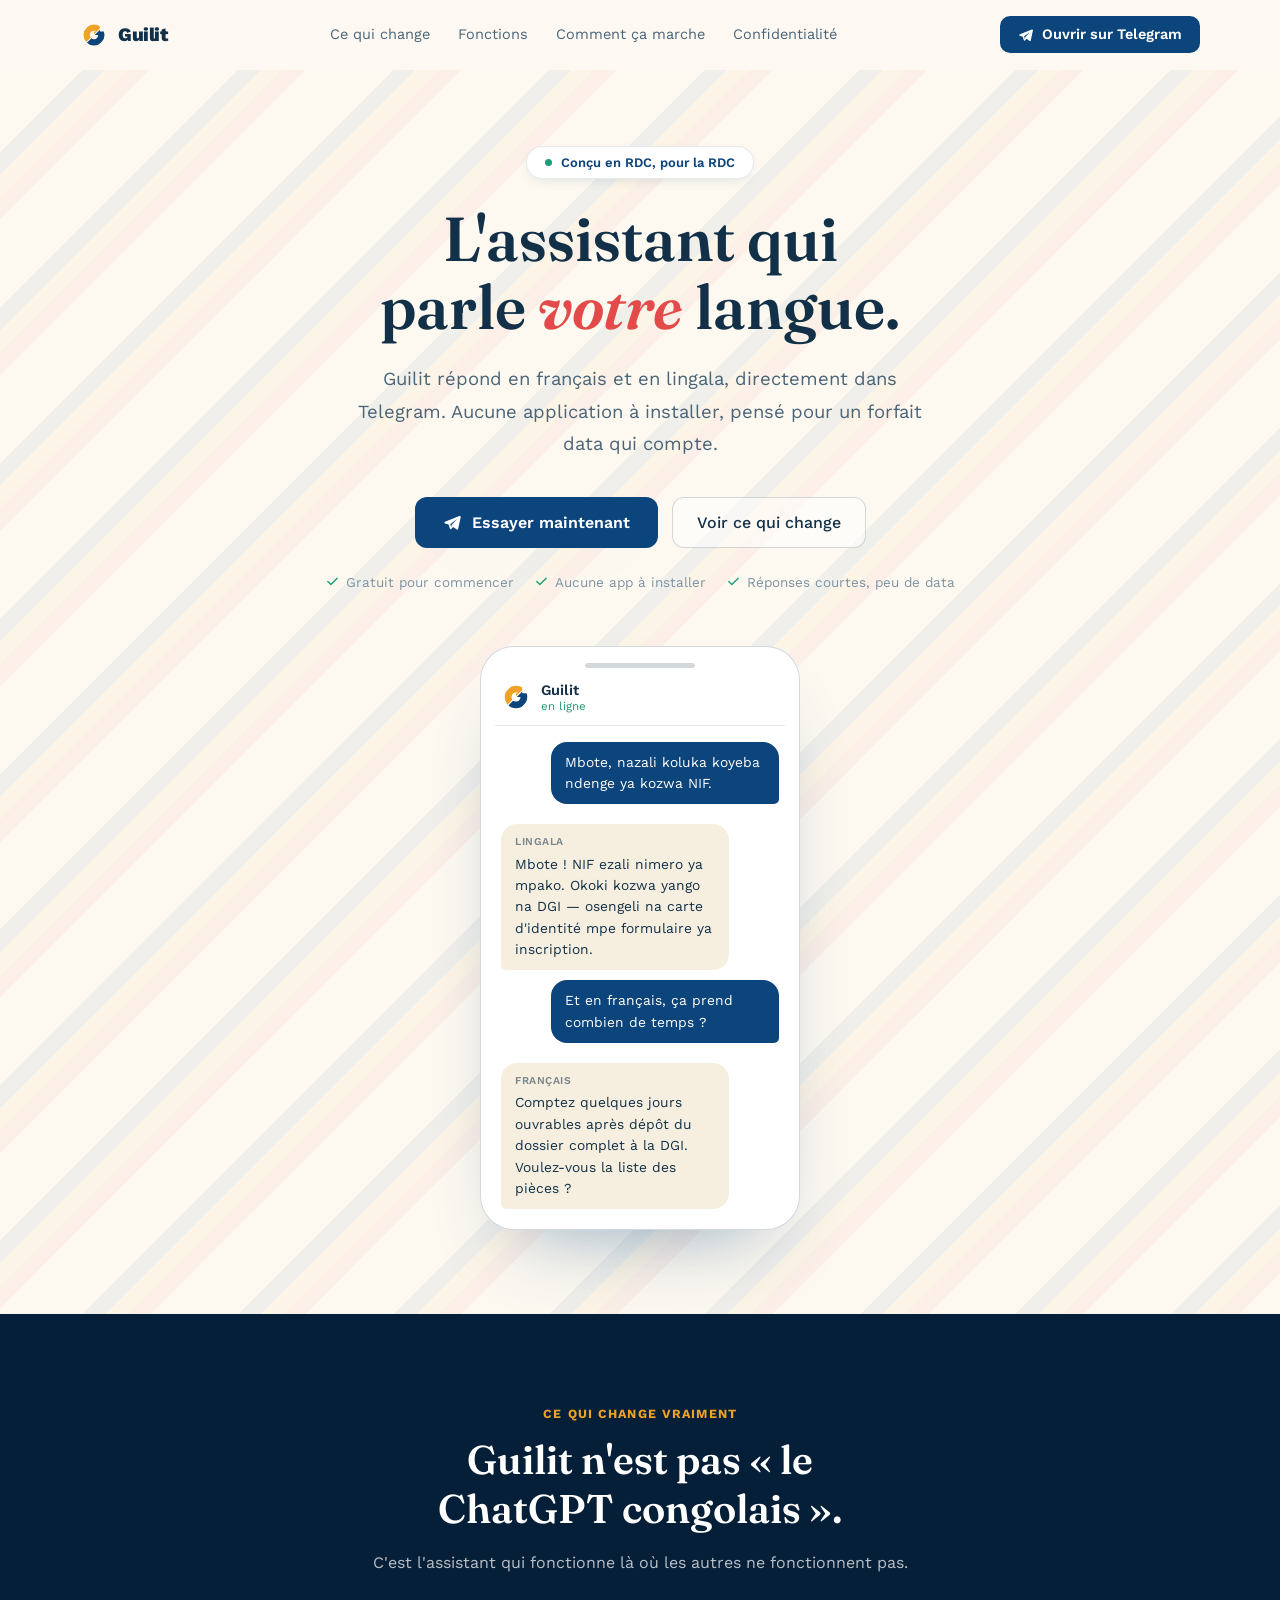
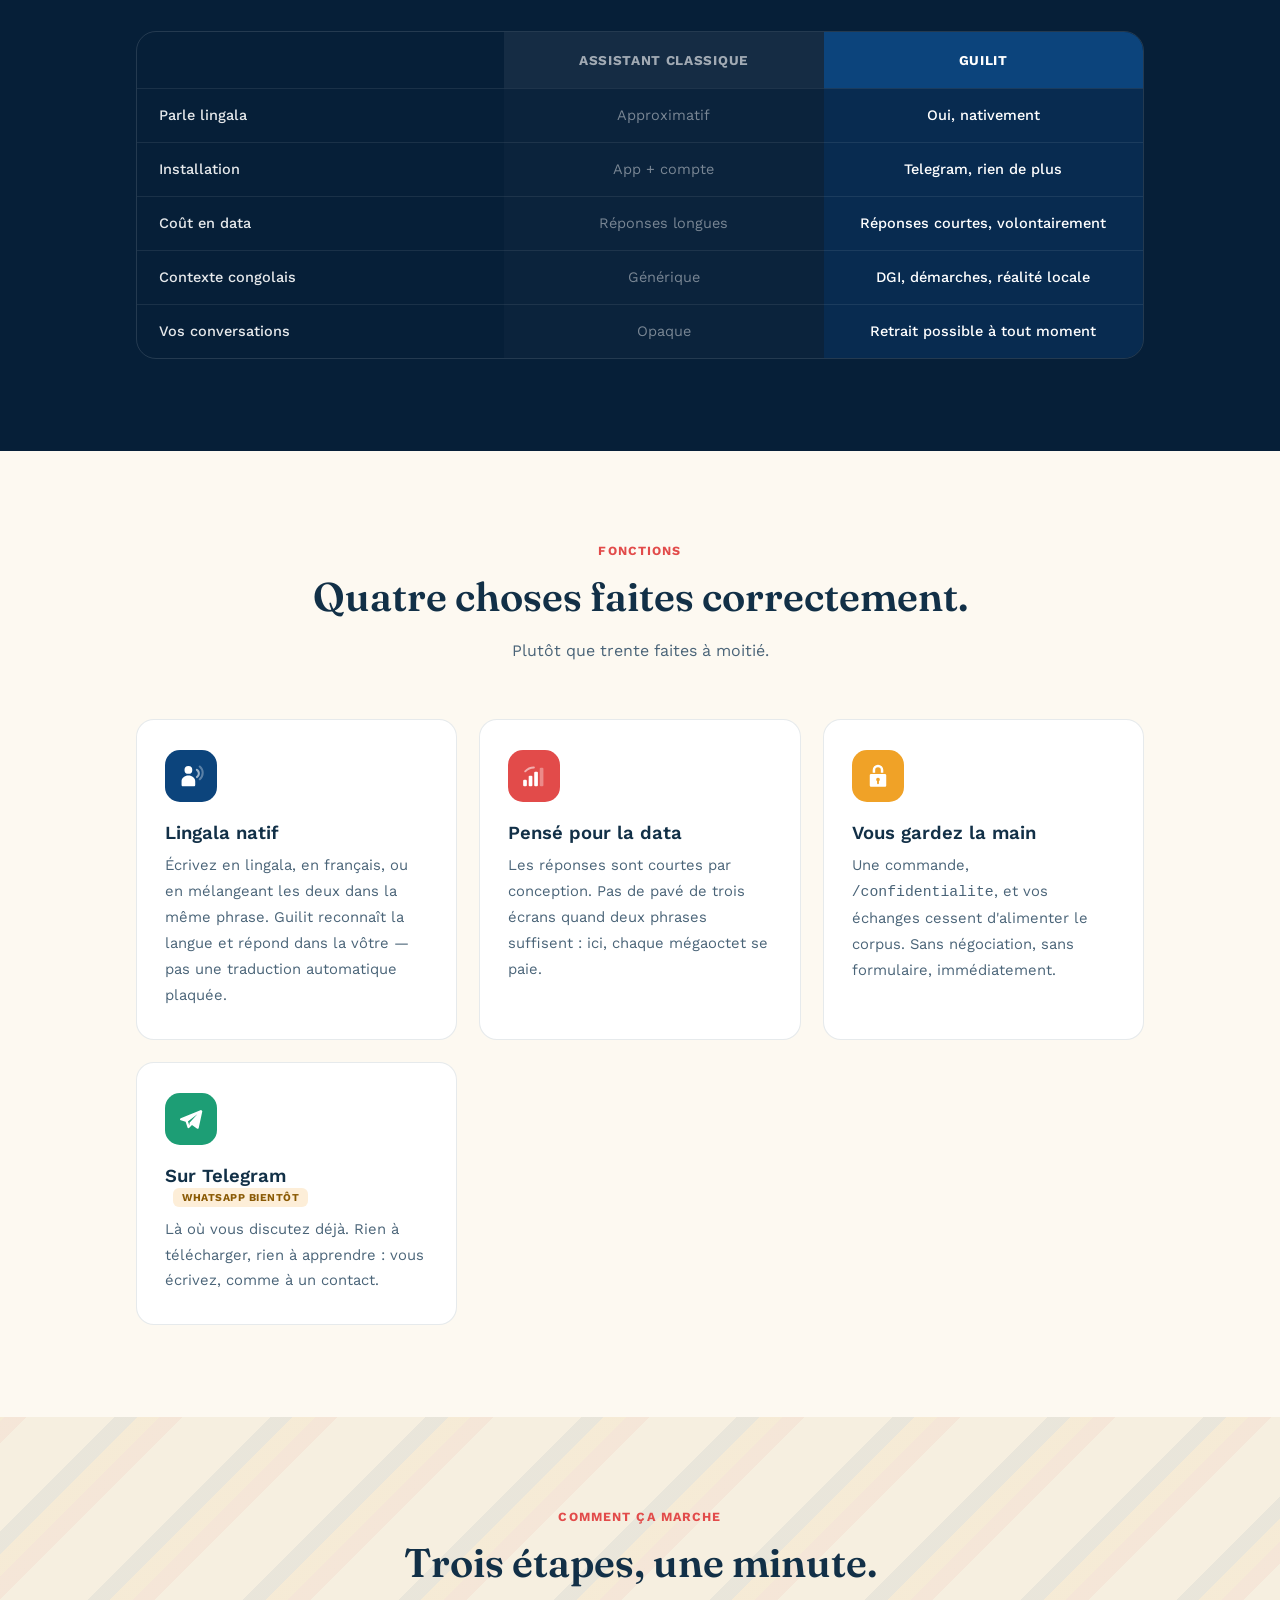
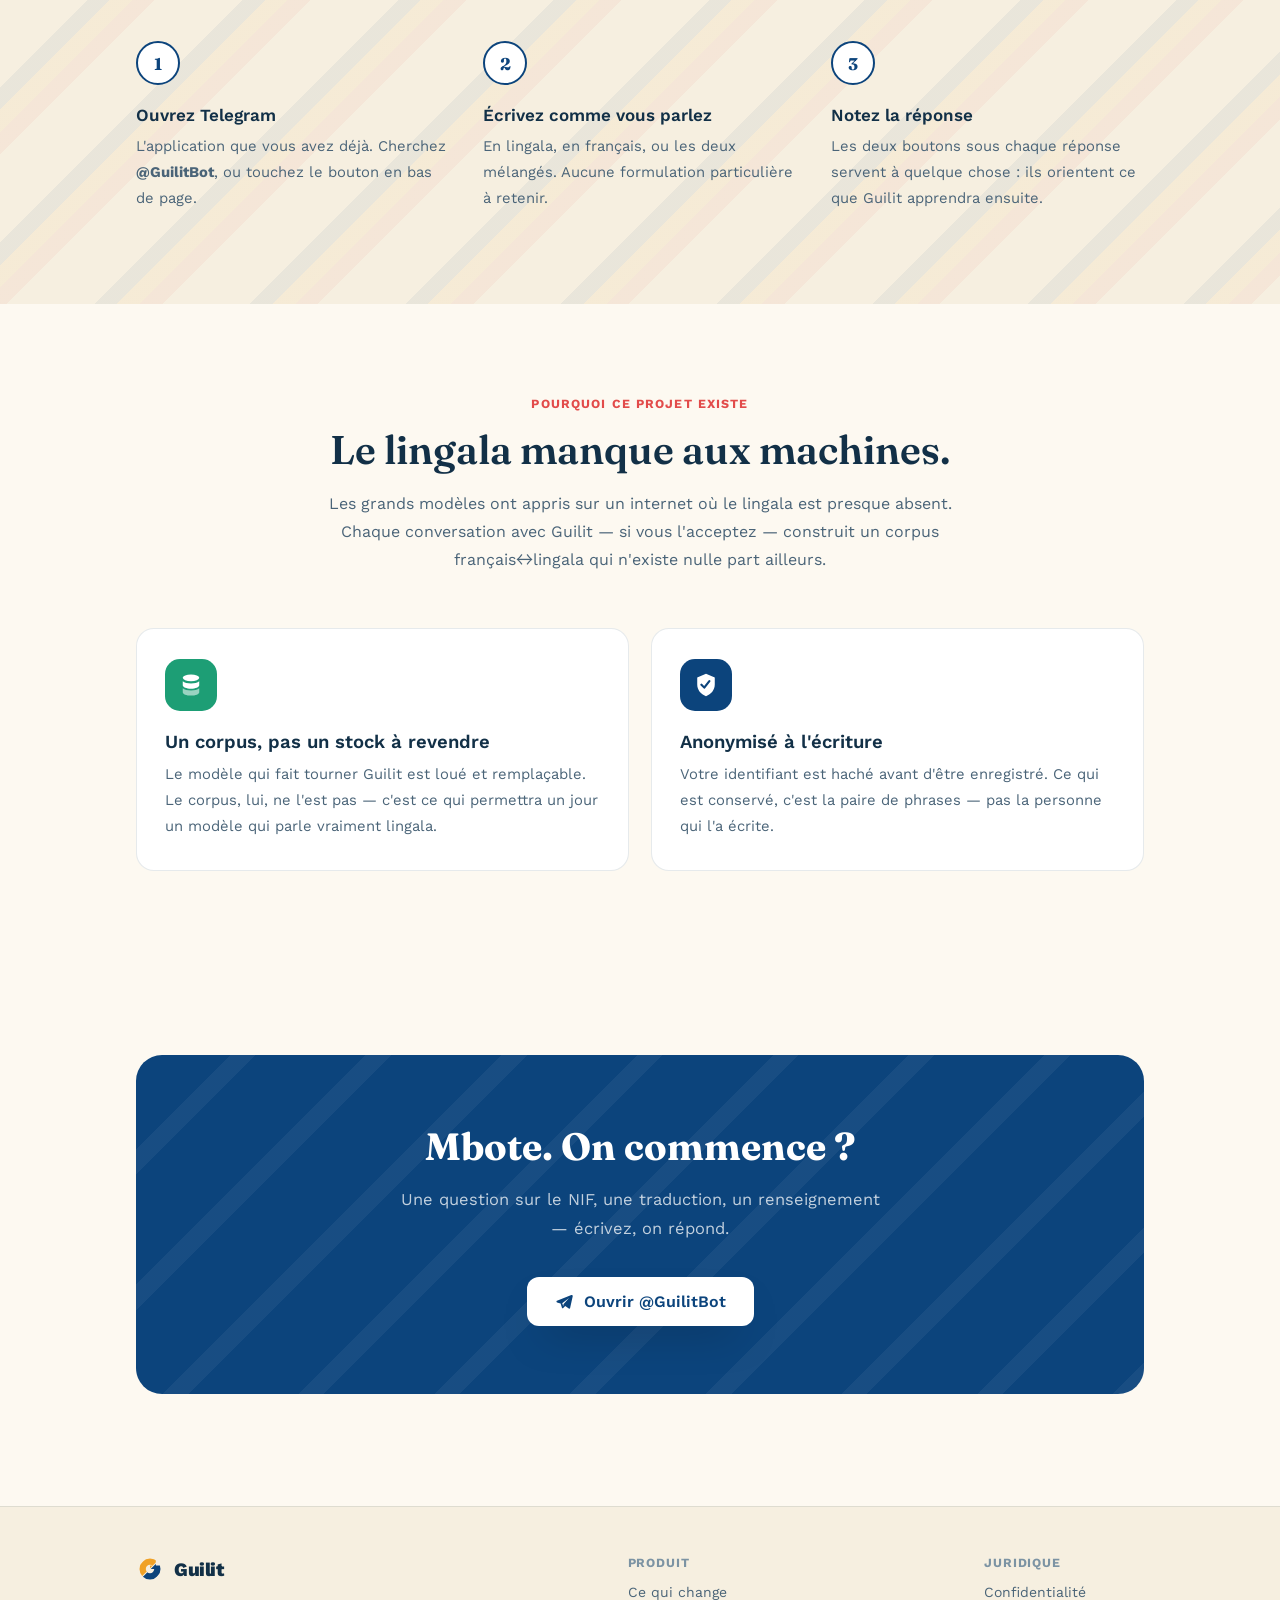
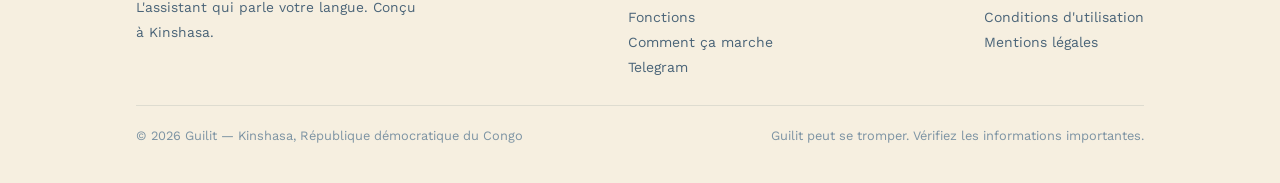
==== index.html @ 54e7c475 "Site vitrine de Guilit separeer du backend" ====
<!DOCTYPE html>
<html lang="fr">
<head>
<meta charset="UTF-8">
<meta name="viewport" content="width=device-width, initial-scale=1.0">
<title>Guilit — l'assistant qui parle votre langue</title>
<meta name="description" content="Guilit répond en français et en lingala, directement sur Telegram, sans application à installer. Pensé pour la RDC.">
<link rel="preconnect" href="https://fonts.googleapis.com">
<link rel="preconnect" href="https://fonts.gstatic.com" crossorigin>
<link rel="stylesheet" href="https://fonts.googleapis.com/css2?family=Fraunces:opsz,wght@9..144,600;9..144,700&family=Work+Sans:wght@400;500;600;700;800&display=swap">
<link rel="stylesheet" href="styles.css">
</head>
<body>

<!-- ====================================================================
     Bibliothèque de symboles : tout est dessiné en SVG, aucun émoji.
     Les <use> plus bas piochent ici par identifiant.
     ==================================================================== -->
<svg width="0" height="0" style="position:absolute" aria-hidden="true">
<defs>

  <!-- Masque du monogramme G — version validée à 4 bandes. Ne pas modifier. -->
  <mask id="gmask">
    <rect x="0" y="0" width="120" height="120" fill="black"/>
    <circle cx="60" cy="60" r="45" fill="white"/>
    <circle cx="60" cy="60" r="18" fill="black"/>
    <rect x="85" y="0" width="35" height="45" fill="black"/>
    <rect x="60" y="45" width="25" height="15" fill="white"/>
  </mask>

  <!-- Telegram : l'avion en papier, avec le repli d'aile caractéristique -->
  <symbol id="i-telegram" viewBox="0 0 24 24">
    <path d="M21.94 4.04a1.2 1.2 0 0 0-1.28-.17L2.5 11.2c-.9.36-.86 1.65.06 1.95l4.5 1.47 1.7 5.16c.24.72 1.16.92 1.68.37l2.47-2.6 4.5 3.3c.63.46 1.53.13 1.7-.64l3.2-14.6a1.2 1.2 0 0 0-.37-1.57ZM9.1 14.2l8.7-6.6-6.9 7.6c-.15.17-.24.38-.26.6l-.2 2.2-1.05-3.2a.9.9 0 0 0-.29-.6Z"/>
  </symbol>

  <!-- Cadenas : anse, corps plein, pêne central -->
  <symbol id="i-lock" viewBox="0 0 24 24">
    <path d="M12 1.6A4.9 4.9 0 0 0 7.1 6.5v2.4h2.3V6.5a2.6 2.6 0 0 1 5.2 0v2.4h2.3V6.5A4.9 4.9 0 0 0 12 1.6Z"/>
    <path d="M5.6 10.2h12.8c.66 0 1.2.54 1.2 1.2v9.4c0 .66-.54 1.2-1.2 1.2H5.6a1.2 1.2 0 0 1-1.2-1.2v-9.4c0-.66.54-1.2 1.2-1.2Zm6.4 3.4a1.7 1.7 0 0 0-.85 3.17v1.9a.85.85 0 0 0 1.7 0v-1.9A1.7 1.7 0 0 0 12 13.6Z"/>
  </symbol>

  <!-- Barres de réseau + onde : la promesse « marche avec peu de data » -->
  <symbol id="i-signal" viewBox="0 0 24 24">
    <rect x="2" y="15.5" width="3.4" height="6" rx="1"/>
    <rect x="7.1" y="11.8" width="3.4" height="9.7" rx="1"/>
    <rect x="12.2" y="8.1" width="3.4" height="13.4" rx="1"/>
    <rect x="17.3" y="4.4" width="3.4" height="17.1" rx="1" opacity=".35"/>
    <path d="M3.9 8.6a.9.9 0 0 1-.68-1.5A11.6 11.6 0 0 1 11.9 3.2a.9.9 0 1 1 0 1.8 9.8 9.8 0 0 0-7.33 3.3.9.9 0 0 1-.67.3Z" opacity=".55"/>
  </symbol>

  <!-- Personne qui parle : buste + ondes de voix (le lingala) -->
  <symbol id="i-person" viewBox="0 0 24 24">
    <circle cx="9.6" cy="6.4" r="3.6"/>
    <path d="M9.6 11.6c-3.5 0-6.3 2.3-6.3 5.2v3.4c0 .66.54 1.2 1.2 1.2h10.2c.66 0 1.2-.54 1.2-1.2v-3.4c0-2.9-2.8-5.2-6.3-5.2Z"/>
    <path d="M17.4 5.3a.95.95 0 0 0-.5 1.75 3.1 3.1 0 0 1 0 5.2.95.95 0 0 0 1 1.6 5 5 0 0 0 0-8.4.95.95 0 0 0-.5-.15Z" opacity=".6"/>
    <path d="M20.1 2.2a.95.95 0 0 0-.62 1.68 6.9 6.9 0 0 1 0 10.4.95.95 0 0 0 1.24 1.44 8.8 8.8 0 0 0 0-13.28.95.95 0 0 0-.62-.24Z" opacity=".32"/>
  </symbol>

  <symbol id="i-check" viewBox="0 0 24 24">
    <path d="M20.3 5.9a1.1 1.1 0 0 0-1.56 0L9.4 15.24l-4.14-4.15a1.1 1.1 0 1 0-1.56 1.56l4.92 4.93c.43.43 1.13.43 1.56 0L20.3 7.46a1.1 1.1 0 0 0 0-1.56Z"/>
  </symbol>

  <symbol id="i-shield" viewBox="0 0 24 24">
    <path d="M12 1.7 3.9 5v6.6c0 4.8 3.36 9.27 8.1 10.7 4.74-1.43 8.1-5.9 8.1-10.7V5Zm3.9 7.4-4.7 5.9a1 1 0 0 1-1.5.07L7.1 12.5a1 1 0 1 1 1.4-1.42l1.8 1.77 4-5a1 1 0 1 1 1.6 1.25Z"/>
  </symbol>

  <symbol id="i-database" viewBox="0 0 24 24">
    <ellipse cx="12" cy="5.4" rx="7.6" ry="3.2"/>
    <path d="M4.4 8.6v3.6c0 1.77 3.4 3.2 7.6 3.2s7.6-1.43 7.6-3.2V8.6c-1.6 1.35-4.4 2.1-7.6 2.1s-6-.75-7.6-2.1Z"/>
    <path d="M4.4 15v3.6c0 1.77 3.4 3.2 7.6 3.2s7.6-1.43 7.6-3.2V15c-1.6 1.35-4.4 2.1-7.6 2.1S6 16.35 4.4 15Z" opacity=".55"/>
  </symbol>

</defs>
</svg>

<!-- Écran d'ouverture : les 4 bandes du logo arrivent des 4 bords -->
<div class="splash" id="splash">
  <div class="mark">
    <svg class="piece piece-top" viewBox="0 0 120 120"><g mask="url(#gmask)"><g transform="rotate(-45 60 60)"><rect x="-50" y="-30" width="220" height="42" fill="#E24B4A"/></g></g></svg>
    <svg class="piece piece-right" viewBox="0 0 120 120"><g mask="url(#gmask)"><g transform="rotate(-45 60 60)"><rect x="-50" y="16" width="220" height="42" fill="#F0A227"/></g></g></svg>
    <svg class="piece piece-bottom" viewBox="0 0 120 120"><g mask="url(#gmask)"><g transform="rotate(-45 60 60)"><rect x="-50" y="62" width="220" height="42" fill="#0C447C"/></g></g></svg>
    <svg class="piece piece-left" viewBox="0 0 120 120"><g mask="url(#gmask)"><g transform="rotate(-45 60 60)"><rect x="-50" y="108" width="220" height="42" fill="#E24B4A"/></g></g></svg>
  </div>
  <div class="wordmark">Guilit</div>
  <div class="tagline">l'assistant qui parle votre langue</div>
</div>

<div class="progress" id="progress"></div>

<nav class="nav" id="nav">
  <div class="wrap nav-inner">
    <a class="brand" href="index.html">
      <svg viewBox="0 0 120 120" aria-hidden="true"><g mask="url(#gmask)"><g transform="rotate(-45 60 60)">
        <rect x="-50" y="-30" width="220" height="42" fill="#E24B4A"/>
        <rect x="-50" y="16" width="220" height="42" fill="#F0A227"/>
        <rect x="-50" y="62" width="220" height="42" fill="#0C447C"/>
        <rect x="-50" y="108" width="220" height="42" fill="#E24B4A"/>
      </g></g></svg>
      Guilit
    </a>
    <ul class="nav-links">
      <li><a href="#difference">Ce qui change</a></li>
      <li><a href="#fonctions">Fonctions</a></li>
      <li><a href="#etapes">Comment ça marche</a></li>
      <li><a href="confidentialite.html">Confidentialité</a></li>
    </ul>
    <a class="nav-cta" href="https://t.me/GuilitBot">
      <svg aria-hidden="true"><use href="#i-telegram"/></svg>
      Ouvrir sur Telegram
    </a>
  </div>
</nav>

<!-- ================= HÉROS ================= -->
<header class="stripes">
  <div class="wrap hero">
    <span class="eyebrow"><i class="dot"></i> Conçu en RDC, pour la RDC</span>
    <h1>L'assistant qui parle <span class="accent">votre</span> langue.</h1>
    <p class="lede">
      Guilit répond en français et en lingala, directement dans Telegram.
      Aucune application à installer, pensé pour un forfait data qui compte.
    </p>
    <div class="hero-ctas">
      <a class="btn-primary" href="https://t.me/GuilitBot">
        <svg aria-hidden="true"><use href="#i-telegram"/></svg>
        Essayer maintenant
      </a>
      <a class="btn-secondary" href="#difference">Voir ce qui change</a>
    </div>
    <div class="hero-trust">
      <span><svg aria-hidden="true"><use href="#i-check"/></svg> Gratuit pour commencer</span>
      <span><svg aria-hidden="true"><use href="#i-check"/></svg> Aucune app à installer</span>
      <span><svg aria-hidden="true"><use href="#i-check"/></svg> Réponses courtes, peu de data</span>
    </div>

    <!-- Démonstration : une vraie conversation qui se joue toute seule -->
    <div class="phone-stage">
      <div class="phone">
        <div class="phone-notch"></div>
        <div class="phone-head">
          <svg viewBox="0 0 120 120" aria-hidden="true"><g mask="url(#gmask)"><g transform="rotate(-45 60 60)">
            <rect x="-50" y="-30" width="220" height="42" fill="#E24B4A"/>
            <rect x="-50" y="16" width="220" height="42" fill="#F0A227"/>
            <rect x="-50" y="62" width="220" height="42" fill="#0C447C"/>
            <rect x="-50" y="108" width="220" height="42" fill="#E24B4A"/>
          </g></g></svg>
          <div>
            <div class="who">Guilit</div>
            <div class="status">en ligne</div>
          </div>
        </div>
        <div class="chat" id="chat">
          <div class="bubble me b1">Mbote, nazali koluka koyeba ndenge ya kozwa NIF.</div>
          <div class="typing t1"><i></i><i></i><i></i></div>
          <div class="bubble them b2">
            <span class="lang">Lingala</span>
            Mbote ! NIF ezali nimero ya mpako. Okoki kozwa yango na DGI — osengeli na carte d'identité mpe formulaire ya inscription.
          </div>
          <div class="bubble me b3">Et en français, ça prend combien de temps ?</div>
          <div class="typing t2"><i></i><i></i><i></i></div>
          <div class="bubble them b4">
            <span class="lang">Français</span>
            Comptez quelques jours ouvrables après dépôt du dossier complet à la DGI. Voulez-vous la liste des pièces ?
          </div>
        </div>
      </div>
    </div>
  </div>
</header>

<!-- ================= COMPARAISON ================= -->
<section class="section dark" id="difference">
  <div class="wrap">
    <div class="section-head reveal">
      <span class="kicker">Ce qui change vraiment</span>
      <h2>Guilit n'est pas « le ChatGPT congolais ».</h2>
      <p>C'est l'assistant qui fonctionne là où les autres ne fonctionnent pas.</p>
    </div>
    <div class="compare reveal">
      <div class="head"></div>
      <div class="head them">Assistant classique</div>
      <div class="head us">Guilit</div>

      <div class="label row-sep">Parle lingala</div>
      <div class="them-cell row-sep">Approximatif</div>
      <div class="us-cell row-sep">Oui, nativement</div>

      <div class="label row-sep">Installation</div>
      <div class="them-cell row-sep">App + compte</div>
      <div class="us-cell row-sep">Telegram, rien de plus</div>

      <div class="label row-sep">Coût en data</div>
      <div class="them-cell row-sep">Réponses longues</div>
      <div class="us-cell row-sep">Réponses courtes, volontairement</div>

      <div class="label row-sep">Contexte congolais</div>
      <div class="them-cell row-sep">Générique</div>
      <div class="us-cell row-sep">DGI, démarches, réalité locale</div>

      <div class="label row-sep">Vos conversations</div>
      <div class="them-cell row-sep">Opaque</div>
      <div class="us-cell row-sep">Retrait possible à tout moment</div>
    </div>
  </div>
</section>

<!-- ================= FONCTIONS ================= -->
<section class="section" id="fonctions">
  <div class="wrap">
    <div class="section-head reveal">
      <span class="kicker">Fonctions</span>
      <h2>Quatre choses faites correctement.</h2>
      <p>Plutôt que trente faites à moitié.</p>
    </div>
    <div class="grid-features reveal-stagger">

      <article class="feature-card" style="--accent-c:var(--navy);">
        <div class="feature-icon"><svg aria-hidden="true"><use href="#i-person"/></svg></div>
        <h3>Lingala natif</h3>
        <p>Écrivez en lingala, en français, ou en mélangeant les deux dans la même phrase. Guilit reconnaît la langue et répond dans la vôtre — pas une traduction automatique plaquée.</p>
      </article>

      <article class="feature-card" style="--accent-c:var(--red);">
        <div class="feature-icon"><svg aria-hidden="true"><use href="#i-signal"/></svg></div>
        <h3>Pensé pour la data</h3>
        <p>Les réponses sont courtes par conception. Pas de pavé de trois écrans quand deux phrases suffisent : ici, chaque mégaoctet se paie.</p>
      </article>

      <article class="feature-card" style="--accent-c:var(--ochre);">
        <div class="feature-icon"><svg aria-hidden="true"><use href="#i-lock"/></svg></div>
        <h3>Vous gardez la main</h3>
        <p>Une commande, <code>/confidentialite</code>, et vos échanges cessent d'alimenter le corpus. Sans négociation, sans formulaire, immédiatement.</p>
      </article>

      <article class="feature-card" style="--accent-c:var(--teal);">
        <div class="feature-icon"><svg aria-hidden="true"><use href="#i-telegram"/></svg></div>
        <h3>Sur Telegram <span class="tag-soon">WhatsApp bientôt</span></h3>
        <p>Là où vous discutez déjà. Rien à télécharger, rien à apprendre : vous écrivez, comme à un contact.</p>
      </article>

    </div>
  </div>
</section>

<!-- ================= ÉTAPES ================= -->
<section class="section tinted stripes" id="etapes">
  <div class="wrap">
    <div class="section-head reveal">
      <span class="kicker">Comment ça marche</span>
      <h2>Trois étapes, une minute.</h2>
    </div>
    <div class="steps reveal-stagger">
      <div class="step">
        <div class="step-num">1</div>
        <h3>Ouvrez Telegram</h3>
        <p>L'application que vous avez déjà. Cherchez <strong>@GuilitBot</strong>, ou touchez le bouton en bas de page.</p>
      </div>
      <div class="step">
        <div class="step-num">2</div>
        <h3>Écrivez comme vous parlez</h3>
        <p>En lingala, en français, ou les deux mélangés. Aucune formulation particulière à retenir.</p>
      </div>
      <div class="step">
        <div class="step-num">3</div>
        <h3>Notez la réponse</h3>
        <p>Les deux boutons sous chaque réponse servent à quelque chose : ils orientent ce que Guilit apprendra ensuite.</p>
      </div>
    </div>
  </div>
</section>

<!-- ================= POURQUOI ================= -->
<section class="section">
  <div class="wrap">
    <div class="section-head reveal">
      <span class="kicker">Pourquoi ce projet existe</span>
      <h2>Le lingala manque aux machines.</h2>
      <p>
        Les grands modèles ont appris sur un internet où le lingala est presque absent.
        Chaque conversation avec Guilit — si vous l'acceptez — construit un corpus
        français↔lingala qui n'existe nulle part ailleurs.
      </p>
    </div>
    <div class="grid-features reveal-stagger">
      <article class="feature-card" style="--accent-c:var(--teal);">
        <div class="feature-icon"><svg aria-hidden="true"><use href="#i-database"/></svg></div>
        <h3>Un corpus, pas un stock à revendre</h3>
        <p>Le modèle qui fait tourner Guilit est loué et remplaçable. Le corpus, lui, ne l'est pas — c'est ce qui permettra un jour un modèle qui parle vraiment lingala.</p>
      </article>
      <article class="feature-card" style="--accent-c:var(--navy);">
        <div class="feature-icon"><svg aria-hidden="true"><use href="#i-shield"/></svg></div>
        <h3>Anonymisé à l'écriture</h3>
        <p>Votre identifiant est haché avant d'être enregistré. Ce qui est conservé, c'est la paire de phrases — pas la personne qui l'a écrite.</p>
      </article>
    </div>
  </div>
</section>

<!-- ================= APPEL FINAL ================= -->
<section class="section">
  <div class="wrap">
    <div class="cta-band reveal">
      <h2>Mbote. On commence ?</h2>
      <p>Une question sur le NIF, une traduction, un renseignement — écrivez, on répond.</p>
      <a class="btn-primary" href="https://t.me/GuilitBot">
        <svg aria-hidden="true"><use href="#i-telegram"/></svg>
        Ouvrir @GuilitBot
      </a>
    </div>
  </div>
</section>

<footer>
  <div class="wrap">
    <div class="footer-grid">
      <div class="footer-brand">
        <a class="brand" href="index.html">
          <svg viewBox="0 0 120 120" aria-hidden="true"><g mask="url(#gmask)"><g transform="rotate(-45 60 60)">
            <rect x="-50" y="-30" width="220" height="42" fill="#E24B4A"/>
            <rect x="-50" y="16" width="220" height="42" fill="#F0A227"/>
            <rect x="-50" y="62" width="220" height="42" fill="#0C447C"/>
            <rect x="-50" y="108" width="220" height="42" fill="#E24B4A"/>
          </g></g></svg>
          Guilit
        </a>
        <p>L'assistant qui parle votre langue. Conçu à Kinshasa.</p>
      </div>
      <div class="footer-col">
        <h4>Produit</h4>
        <ul>
          <li><a href="#difference">Ce qui change</a></li>
          <li><a href="#fonctions">Fonctions</a></li>
          <li><a href="#etapes">Comment ça marche</a></li>
          <li><a href="https://t.me/GuilitBot">Telegram</a></li>
        </ul>
      </div>
      <div class="footer-col">
        <h4>Juridique</h4>
        <ul>
          <li><a href="confidentialite.html">Confidentialité</a></li>
          <li><a href="conditions.html">Conditions d'utilisation</a></li>
          <li><a href="mentions-legales.html">Mentions légales</a></li>
        </ul>
      </div>
    </div>
    <div class="footer-bottom">
      <span>© 2026 Guilit — Kinshasa, République démocratique du Congo</span>
      <span>Guilit peut se tromper. Vérifiez les informations importantes.</span>
    </div>
  </div>
</footer>

<script>
// Révélation au défilement — une seule fois, puis on cesse d'observer.
const io = new IntersectionObserver((entries) => {
  entries.forEach((e) => {
    if (!e.isIntersecting) return;
    e.target.classList.add('is-visible');
    io.unobserve(e.target);
  });
}, { threshold: 0.12, rootMargin: '0px 0px -8% 0px' });
document.querySelectorAll('.reveal, .reveal-stagger').forEach((el) => io.observe(el));

// La conversation ne démarre qu'une fois visible : lancée au chargement, elle
// se jouerait derrière l'écran d'ouverture et personne ne la verrait.
const chat = document.getElementById('chat');
if (chat) {
  const chatIO = new IntersectionObserver((entries) => {
    entries.forEach((e) => {
      if (!e.isIntersecting) return;
      chat.classList.add('is-playing');
      chatIO.unobserve(e.target);
    });
  }, { threshold: 0.3 });
  chatIO.observe(chat);
}

// Barre de progression + ombre de la barre de navigation
const progress = document.getElementById('progress');
const nav = document.getElementById('nav');
const onScroll = () => {
  const h = document.documentElement.scrollHeight - window.innerHeight;
  progress.style.width = (h > 0 ? (window.scrollY / h) * 100 : 0) + '%';
  nav.classList.toggle('is-stuck', window.scrollY > 8);
};
window.addEventListener('scroll', onScroll, { passive: true });
onScroll();

// L'écran d'ouverture est retiré du DOM après son animation : laissé en place,
// il resterait un calque invisible au-dessus de toute la page.
const splash = document.getElementById('splash');
if (splash) splash.addEventListener('animationend', (e) => {
  if (e.animationName === 'splashOut') splash.remove();
});
</script>
</body>
</html>
---- styles.css ----
/* ==========================================================================
   Guilit — système visuel du site vitrine
   Palette et polices reprises du logo validé (G à 4 bandes).
   ========================================================================== */

:root{
  --cream:#FDF9F1;
  --cream-deep:#F6EFE0;
  --cream-warm:#F2E7D3;
  --navy:#0C447C;
  --navy-deep:#083258;
  --navy-night:#061F38;
  --ochre:#F0A227;
  --red:#E24B4A;
  --teal:#1D9E75;
  --ink:#123047;
  --ink-soft:#4A6478;
  --ink-faint:#7C93A3;
  --border:rgba(18,48,71,.10);
  --border-strong:rgba(18,48,71,.18);
  --shadow-sm:0 4px 14px -6px rgba(12,68,124,.20);
  --shadow:0 20px 50px -25px rgba(12,68,124,.35);
  --shadow-lg:0 40px 80px -40px rgba(12,68,124,.45);
  --telegram:#229ED9;
}

*{box-sizing:border-box;}
html{scroll-behavior:smooth;}
body{
  margin:0; background:var(--cream); color:var(--ink);
  font-family:"Work Sans",-apple-system,BlinkMacSystemFont,sans-serif;
  -webkit-font-smoothing:antialiased; overflow-x:hidden;
}
h1,h2,h3,h4{font-family:"Fraunces",Georgia,serif; text-wrap:balance; margin:0; color:var(--ink);}
p{line-height:1.75; color:var(--ink-soft); margin:0;}
a{color:inherit;}
.wrap{max-width:1120px; margin:0 auto; padding-left:clamp(20px,5vw,56px); padding-right:clamp(20px,5vw,56px);}
/* Les icônes tirées de <symbol> n'ont aucun fill : sans cette règle elles
   sortent en noir par défaut, y compris sur les pastilles de couleur. Les
   bandes du logo, elles, portent un fill explicite et ne sont pas touchées. */
svg{fill:currentColor;}

/* ---------- Barre de progression de lecture ---------- */
.progress{
  position:fixed; top:0; left:0; height:3px; width:0%; z-index:200;
  background:linear-gradient(90deg,var(--red),var(--ochre),var(--navy));
  transition:width .1s linear;
}

/* ---------- Écran d'ouverture ---------- */
.splash{
  position:fixed; inset:0; z-index:150;
  display:flex; flex-direction:column; align-items:center; justify-content:center; gap:20px;
  background:var(--cream);
  animation:splashOut .7s ease-in 2.6s forwards;
}
.mark{position:relative; width:130px; height:130px;}
.mark svg{position:absolute; inset:0; width:100%; height:100%;}
.piece{animation-timing-function:cubic-bezier(.34,1.56,.64,1); animation-fill-mode:both;}
.piece-top{animation-name:flyTop; animation-duration:.8s;}
.piece-right{animation-name:flyRight; animation-duration:.8s; animation-delay:.12s;}
.piece-bottom{animation-name:flyBottom; animation-duration:.8s; animation-delay:.24s;}
.piece-left{animation-name:flyLeft; animation-duration:.8s; animation-delay:.36s;}
.splash .wordmark{font-weight:800; font-size:36px; letter-spacing:-1.3px; opacity:0; animation:riseIn .5s ease-out 1.1s forwards;}
.splash .tagline{font-size:14px; color:var(--ink-soft); opacity:0; animation:riseIn .5s ease-out 1.35s forwards;}
@keyframes flyTop{from{transform:translateY(-80vh) rotate(-12deg);} to{transform:translateY(0) rotate(0);}}
@keyframes flyRight{from{transform:translateX(80vw) rotate(12deg);} to{transform:translateX(0) rotate(0);}}
@keyframes flyBottom{from{transform:translateY(80vh) rotate(12deg);} to{transform:translateY(0) rotate(0);}}
@keyframes flyLeft{from{transform:translateX(-80vw) rotate(-12deg);} to{transform:translateX(0) rotate(0);}}
@keyframes riseIn{from{opacity:0; transform:translateY(8px);} to{opacity:1; transform:translateY(0);}}
@keyframes splashOut{to{opacity:0; visibility:hidden;}}

/* ---------- Navigation ---------- */
.nav{
  position:sticky; top:0; z-index:100; background:rgba(253,249,241,.86);
  backdrop-filter:blur(10px); border-bottom:1px solid transparent; transition:border-color .25s, box-shadow .25s;
}
.nav.is-stuck{border-bottom-color:var(--border); box-shadow:0 6px 24px -18px rgba(12,68,124,.5);}
.nav-inner{display:flex; align-items:center; justify-content:space-between; padding:16px 0; gap:20px;}
.brand{display:flex; align-items:center; gap:10px; font-weight:800; font-size:19px; letter-spacing:-.5px; text-decoration:none;}
.brand svg{width:28px; height:28px; transition:transform .4s cubic-bezier(.34,1.56,.64,1);}
.brand:hover svg{transform:rotate(-12deg) scale(1.08);}
.nav-links{list-style:none; display:flex; gap:28px; margin:0; padding:0; font-size:14.5px; color:var(--ink-soft);}
.nav-links a{text-decoration:none; position:relative; padding-bottom:3px;}
.nav-links a::after{
  content:''; position:absolute; left:0; bottom:0; height:2px; width:0; border-radius:2px;
  background:var(--red); transition:width .25s ease;
}
.nav-links a:hover{color:var(--navy);}
.nav-links a:hover::after{width:100%;}
.nav-cta{
  display:inline-flex; align-items:center; gap:8px; font-size:14.5px; font-weight:600;
  background:var(--navy); color:#fff; padding:10px 18px; border-radius:10px; text-decoration:none;
  transition:background .2s, transform .2s;
}
.nav-cta:hover{background:var(--navy-deep); transform:translateY(-1px);}
.nav-cta svg{width:16px; height:16px;}
@media (max-width:820px){ .nav-links{display:none;} }

/* ---------- Boutons ---------- */
.btn-primary{
  display:inline-flex; align-items:center; gap:10px; font-weight:600; font-size:16px;
  background:var(--navy); color:#fff; padding:15px 28px; border-radius:12px; text-decoration:none;
  box-shadow:var(--shadow); transition:transform .18s, background .18s, box-shadow .18s;
}
.btn-primary:hover{background:var(--navy-deep); transform:translateY(-3px); box-shadow:var(--shadow-lg);}
.btn-primary svg{width:19px; height:19px;}
.btn-secondary{
  display:inline-flex; align-items:center; gap:9px; font-weight:500; font-size:16px;
  color:var(--ink); padding:15px 24px; border-radius:12px; text-decoration:none;
  border:1px solid var(--border-strong); background:rgba(255,255,255,.5);
  transition:border-color .18s, background .18s, transform .18s;
}
.btn-secondary:hover{border-color:var(--navy); background:#fff; transform:translateY(-2px);}

/* ---------- Motif textile animé (rappel du logo) ---------- */
.stripes{position:relative; overflow:hidden;}
.stripes::before{
  content:''; position:absolute; inset:-60%; pointer-events:none; z-index:0;
  background:repeating-linear-gradient(-45deg,
    var(--red) 0 16px, var(--ochre) 16px 32px, var(--navy) 32px 48px, transparent 48px 110px);
  opacity:.055; animation:drift 45s linear infinite;
}
.stripes > *{position:relative; z-index:1;}
@keyframes drift{to{transform:translate(110px,110px);}}

/* ---------- Héros ---------- */
.hero{padding:76px 0 84px; text-align:center;}
.eyebrow{
  display:inline-flex; align-items:center; gap:9px; font-size:13px; font-weight:600;
  color:var(--navy); background:#fff; border:1px solid var(--border);
  padding:8px 18px; border-radius:999px; margin-bottom:26px; box-shadow:var(--shadow-sm);
}
.eyebrow .dot{width:7px; height:7px; border-radius:50%; background:var(--teal); animation:pulse 2s ease-in-out infinite;}
@keyframes pulse{0%,100%{opacity:1; transform:scale(1);} 50%{opacity:.45; transform:scale(.8);}}
.hero h1{font-size:clamp(35px,5.6vw,62px); font-weight:600; line-height:1.1; max-width:880px; margin:0 auto 22px;}
.hero .accent{color:var(--red); font-style:italic;}
.rotator{display:inline-block; position:relative; min-width:1ch;}
.rotator span{display:inline-block; animation:rotWord 8s infinite;}
.rotator span:nth-child(2){position:absolute; left:0; top:0; white-space:nowrap; animation-delay:4s; opacity:0;}
@keyframes rotWord{0%,42%{opacity:1; transform:translateY(0);} 50%,92%{opacity:0; transform:translateY(-12px);} 100%{opacity:1; transform:translateY(0);}}
.hero p.lede{font-size:18.5px; max-width:580px; margin:0 auto 36px;}
.hero-ctas{display:flex; gap:14px; justify-content:center; flex-wrap:wrap;}
.hero-trust{margin-top:26px; font-size:13.5px; color:var(--ink-faint); display:flex; gap:20px; justify-content:center; flex-wrap:wrap;}
.hero-trust span{display:inline-flex; align-items:center; gap:6px;}
.hero-trust svg{width:15px; height:15px; color:var(--teal);}

/* ---------- Maquette téléphone + conversation ---------- */
.phone-stage{display:flex; justify-content:center; margin-top:56px;}
.phone{
  width:320px; border-radius:34px; background:#fff; border:1px solid var(--border-strong);
  box-shadow:var(--shadow-lg); padding:14px 14px 20px; position:relative;
}
.phone-notch{width:110px; height:5px; border-radius:99px; background:var(--border-strong); margin:2px auto 14px;}
.phone-head{display:flex; align-items:center; gap:10px; padding:0 6px 12px; border-bottom:1px solid var(--border);}
.phone-head svg{width:30px; height:30px;}
.phone-head .who{font-weight:600; font-size:14.5px;}
.phone-head .status{font-size:11.5px; color:var(--teal);}
/* text-align:left explicite : le héros est centré et l'héritage rendrait
   les bulles centrées, ce qu'aucune messagerie ne fait. */
.chat{padding:16px 6px 0; display:flex; flex-direction:column; gap:10px; min-height:290px; text-align:left;}
.phone-head{text-align:left;}
.bubble{
  max-width:82%; padding:10px 14px; border-radius:16px; font-size:13.8px; line-height:1.55;
  opacity:0; transform:translateY(12px);
}
.chat.is-playing .bubble{animation:bubbleIn .45s cubic-bezier(.34,1.4,.64,1) forwards;}
.bubble.them{background:var(--cream-deep); color:var(--ink); align-self:flex-start; border-bottom-left-radius:5px;}
.bubble.me{background:var(--navy); color:#fff; align-self:flex-end; border-bottom-right-radius:5px;}
.bubble .lang{
  display:block; font-size:10.5px; text-transform:uppercase; letter-spacing:.05em;
  opacity:.55; margin-bottom:3px; font-weight:600;
}
.chat.is-playing .b1{animation-delay:.25s;}
.chat.is-playing .b2{animation-delay:1.5s;}
.chat.is-playing .b3{animation-delay:3.1s;}
.chat.is-playing .b4{animation-delay:4.5s;}
.typing{
  align-self:flex-start; background:var(--cream-deep); border-radius:16px; border-bottom-left-radius:5px;
  padding:12px 16px; display:flex; gap:4px; opacity:0; max-height:0; overflow:hidden; padding-top:0; padding-bottom:0;
}
.chat.is-playing .typing{animation:typingCycle 1.25s ease-out forwards;}
.chat.is-playing .t1{animation-delay:.85s;}
.chat.is-playing .t2{animation-delay:3.5s;}
.typing i{width:6px; height:6px; border-radius:50%; background:var(--ink-faint); animation:blink 1.1s infinite;}
.typing i:nth-child(2){animation-delay:.18s;}
.typing i:nth-child(3){animation-delay:.36s;}
@keyframes bubbleIn{to{opacity:1; transform:translateY(0);}}
@keyframes typingCycle{
  0%{opacity:0; max-height:0; padding-top:0; padding-bottom:0;}
  18%{opacity:1; max-height:44px; padding-top:12px; padding-bottom:12px;}
  78%{opacity:1; max-height:44px; padding-top:12px; padding-bottom:12px;}
  100%{opacity:0; max-height:0; padding-top:0; padding-bottom:0;}
}
@keyframes blink{0%,100%{opacity:.3;} 50%{opacity:1;}}

/* ---------- Sections ---------- */
.section{padding:92px 0;}
.section.tinted{background:var(--cream-deep);}
.section.dark{background:var(--navy-night); color:#fff;}
.section.dark h2,.section.dark h3{color:#fff;}
.section.dark p{color:rgba(255,255,255,.72);}
.section-head{text-align:center; max-width:660px; margin:0 auto 54px;}
.kicker{
  font-size:12.5px; font-weight:700; color:var(--red); text-transform:uppercase;
  letter-spacing:.09em; margin-bottom:14px; display:block;
}
.section.dark .kicker{color:var(--ochre);}
.section-head h2{font-size:clamp(27px,3.8vw,40px); font-weight:600; margin-bottom:16px;}

/* ---------- Révélation au défilement ---------- */
.reveal{opacity:0; transform:translateY(28px); transition:opacity .7s ease, transform .7s cubic-bezier(.22,.9,.3,1);}
.reveal.is-visible{opacity:1; transform:translateY(0);}
.reveal-stagger > *{opacity:0; transform:translateY(24px); transition:opacity .6s ease, transform .6s cubic-bezier(.22,.9,.3,1);}
.reveal-stagger.is-visible > *{opacity:1; transform:translateY(0);}
.reveal-stagger.is-visible > *:nth-child(1){transition-delay:.05s;}
.reveal-stagger.is-visible > *:nth-child(2){transition-delay:.15s;}
.reveal-stagger.is-visible > *:nth-child(3){transition-delay:.25s;}
.reveal-stagger.is-visible > *:nth-child(4){transition-delay:.35s;}

/* ---------- Comparaison ---------- */
.compare{
  display:grid; grid-template-columns:1.15fr 1fr 1fr;
  border-radius:20px; overflow:hidden; border:1px solid rgba(255,255,255,.12);
}
.compare > div{padding:18px 22px; font-size:14.5px; display:flex; align-items:center;}
.compare .head{font-weight:700; font-size:13.5px; text-transform:uppercase; letter-spacing:.05em; justify-content:center; padding:20px 22px;}
.compare .head.them{background:rgba(255,255,255,.06); color:rgba(255,255,255,.6);}
.compare .head.us{background:var(--navy); color:#fff;}
.compare .label{color:rgba(255,255,255,.9); font-weight:500;}
.compare .them-cell{color:rgba(255,255,255,.45); justify-content:center; text-align:center; background:rgba(255,255,255,.02);}
.compare .us-cell{color:#fff; justify-content:center; text-align:center; background:rgba(12,68,124,.35); font-weight:500;}
.compare .row-sep{border-top:1px solid rgba(255,255,255,.08);}
@media (max-width:680px){
  .compare{grid-template-columns:1fr;}
  .compare .head.them,.compare .head.us{justify-content:flex-start;}
  .compare .them-cell,.compare .us-cell{justify-content:flex-start; text-align:left;}
}

/* ---------- Cartes fonctionnalités ---------- */
.grid-features{display:grid; grid-template-columns:repeat(auto-fit,minmax(250px,1fr)); gap:22px;}
.feature-card{
  background:#fff; border:1px solid var(--border); border-radius:18px; padding:30px 28px;
  transition:transform .22s cubic-bezier(.22,.9,.3,1), box-shadow .22s, border-color .22s;
  position:relative; overflow:hidden;
}
.feature-card::after{
  content:''; position:absolute; left:0; right:0; bottom:0; height:3px; transform:scaleX(0);
  transform-origin:left; transition:transform .3s ease; background:var(--accent-c,var(--navy));
}
.feature-card:hover{transform:translateY(-6px); box-shadow:var(--shadow); border-color:var(--border-strong);}
.feature-card:hover::after{transform:scaleX(1);}
.feature-icon{
  width:52px; height:52px; border-radius:15px; display:flex; align-items:center; justify-content:center;
  margin-bottom:20px; color:#fff; background:var(--accent-c,var(--navy));
}
.feature-icon svg{width:26px; height:26px;}
.feature-card h3{font-size:18.5px; font-weight:600; font-family:"Work Sans",sans-serif; margin-bottom:10px;}
.feature-card p{font-size:14.8px;}
.tag-soon{
  display:inline-block; font-size:10.5px; font-weight:700; text-transform:uppercase; letter-spacing:.05em;
  color:#8a5a05; background:rgba(240,162,39,.18); padding:3px 9px; border-radius:6px; margin-left:8px;
  vertical-align:2px;
}

/* ---------- Étapes ---------- */
.steps{display:grid; grid-template-columns:repeat(auto-fit,minmax(230px,1fr)); gap:34px; position:relative;}
.step-num{
  width:44px; height:44px; border-radius:50%; background:#fff; border:2px solid var(--navy); color:var(--navy);
  display:flex; align-items:center; justify-content:center; font-weight:700; font-size:17px; margin-bottom:20px;
  font-family:"Fraunces",serif;
}
.step h3{font-size:17px; font-weight:600; font-family:"Work Sans",sans-serif; margin-bottom:9px;}
.step p{font-size:14.8px;}

/* ---------- Bandeau final ---------- */
.cta-band{
  background:var(--navy); border-radius:26px; padding:68px clamp(24px,6vw,72px); text-align:center; color:#fff;
  position:relative; overflow:hidden;
}
.cta-band::before{
  content:''; position:absolute; inset:-60%;
  background:repeating-linear-gradient(-45deg, #fff 0 18px, transparent 18px 96px);
  opacity:.05; animation:drift 45s linear infinite;
}
.cta-band > *{position:relative;}
.cta-band h2{color:#fff; font-size:clamp(27px,3.8vw,38px); margin-bottom:16px;}
.cta-band p{color:rgba(255,255,255,.75); max-width:490px; margin:0 auto 34px; font-size:16.5px;}
.cta-band .btn-primary{background:#fff; color:var(--navy); box-shadow:0 20px 40px -20px rgba(0,0,0,.5);}
.cta-band .btn-primary:hover{background:var(--cream);}

/* ---------- Pied de page ---------- */
footer{border-top:1px solid var(--border); padding:48px 0 40px; margin-top:20px; background:var(--cream-deep);}
.footer-grid{display:flex; justify-content:space-between; gap:30px; flex-wrap:wrap; margin-bottom:30px;}
.footer-brand{max-width:280px;}
.footer-brand .brand{margin-bottom:12px;}
.footer-brand p{font-size:13.8px;}
.footer-col h4{font-family:"Work Sans",sans-serif; font-size:12.5px; text-transform:uppercase; letter-spacing:.07em; color:var(--ink-faint); margin-bottom:14px;}
.footer-col ul{list-style:none; margin:0; padding:0; display:flex; flex-direction:column; gap:9px; font-size:14px;}
.footer-col a{text-decoration:none; color:var(--ink-soft); transition:color .18s;}
.footer-col a:hover{color:var(--navy);}
.footer-bottom{border-top:1px solid var(--border); padding-top:22px; font-size:12.8px; color:var(--ink-faint); display:flex; justify-content:space-between; gap:14px; flex-wrap:wrap;}

/* ---------- Pages de contenu (légal, confidentialité) ---------- */
/* padding-top/bottom seulement : la forme courte écraserait le padding
   latéral de .wrap et collerait le texte au bord sur mobile. */
.doc{padding-top:64px; padding-bottom:80px; max-width:760px;}
.doc-head{margin-bottom:44px; padding-bottom:28px; border-bottom:1px solid var(--border);}
.doc-head h1{font-size:clamp(30px,4.4vw,44px); font-weight:600; margin-bottom:12px;}
.doc-head .updated{font-size:13.5px; color:var(--ink-faint);}
.doc h2{font-size:22px; font-weight:600; margin:44px 0 14px;}
.doc h3{font-size:17px; font-weight:600; font-family:"Work Sans",sans-serif; margin:28px 0 10px;}
.doc p{margin-bottom:16px; font-size:16px;}
.doc ul{margin:0 0 18px; padding-left:22px; color:var(--ink-soft); line-height:1.75; font-size:16px;}
.doc li{margin-bottom:9px;}
.doc code{
  background:var(--cream-warm); padding:2px 7px; border-radius:5px; font-size:14.5px;
  font-family:ui-monospace,SFMono-Regular,Menlo,monospace;
}
.callout{
  background:#fff; border:1px solid var(--border); border-left:3px solid var(--teal);
  border-radius:12px; padding:20px 24px; margin:26px 0;
}
.callout.warn{border-left-color:var(--ochre); background:rgba(240,162,39,.06);}
.callout p{margin:0; font-size:15px;}
.callout strong{color:var(--ink);}
.todo{
  display:inline-block; background:rgba(226,75,74,.1); color:#9c2b2a; font-weight:600;
  padding:2px 9px; border-radius:6px; font-size:14px;
}

/* ---------- Accessibilité mouvement ---------- */
@media (prefers-reduced-motion:reduce){
  html{scroll-behavior:auto;}
  .splash{animation-delay:0s; animation-duration:.3s;}
  .piece,.splash .wordmark,.splash .tagline,.rotator span{animation:none !important; transform:none !important; opacity:1 !important;}
  .stripes::before,.cta-band::before{animation:none !important;}
  .reveal,.reveal-stagger > *{opacity:1 !important; transform:none !important; transition:none !important;}
  .bubble,.typing{opacity:1 !important; transform:none !important; animation:none !important; max-height:none !important; padding-top:12px; padding-bottom:12px;}
  .eyebrow .dot{animation:none !important;}
}
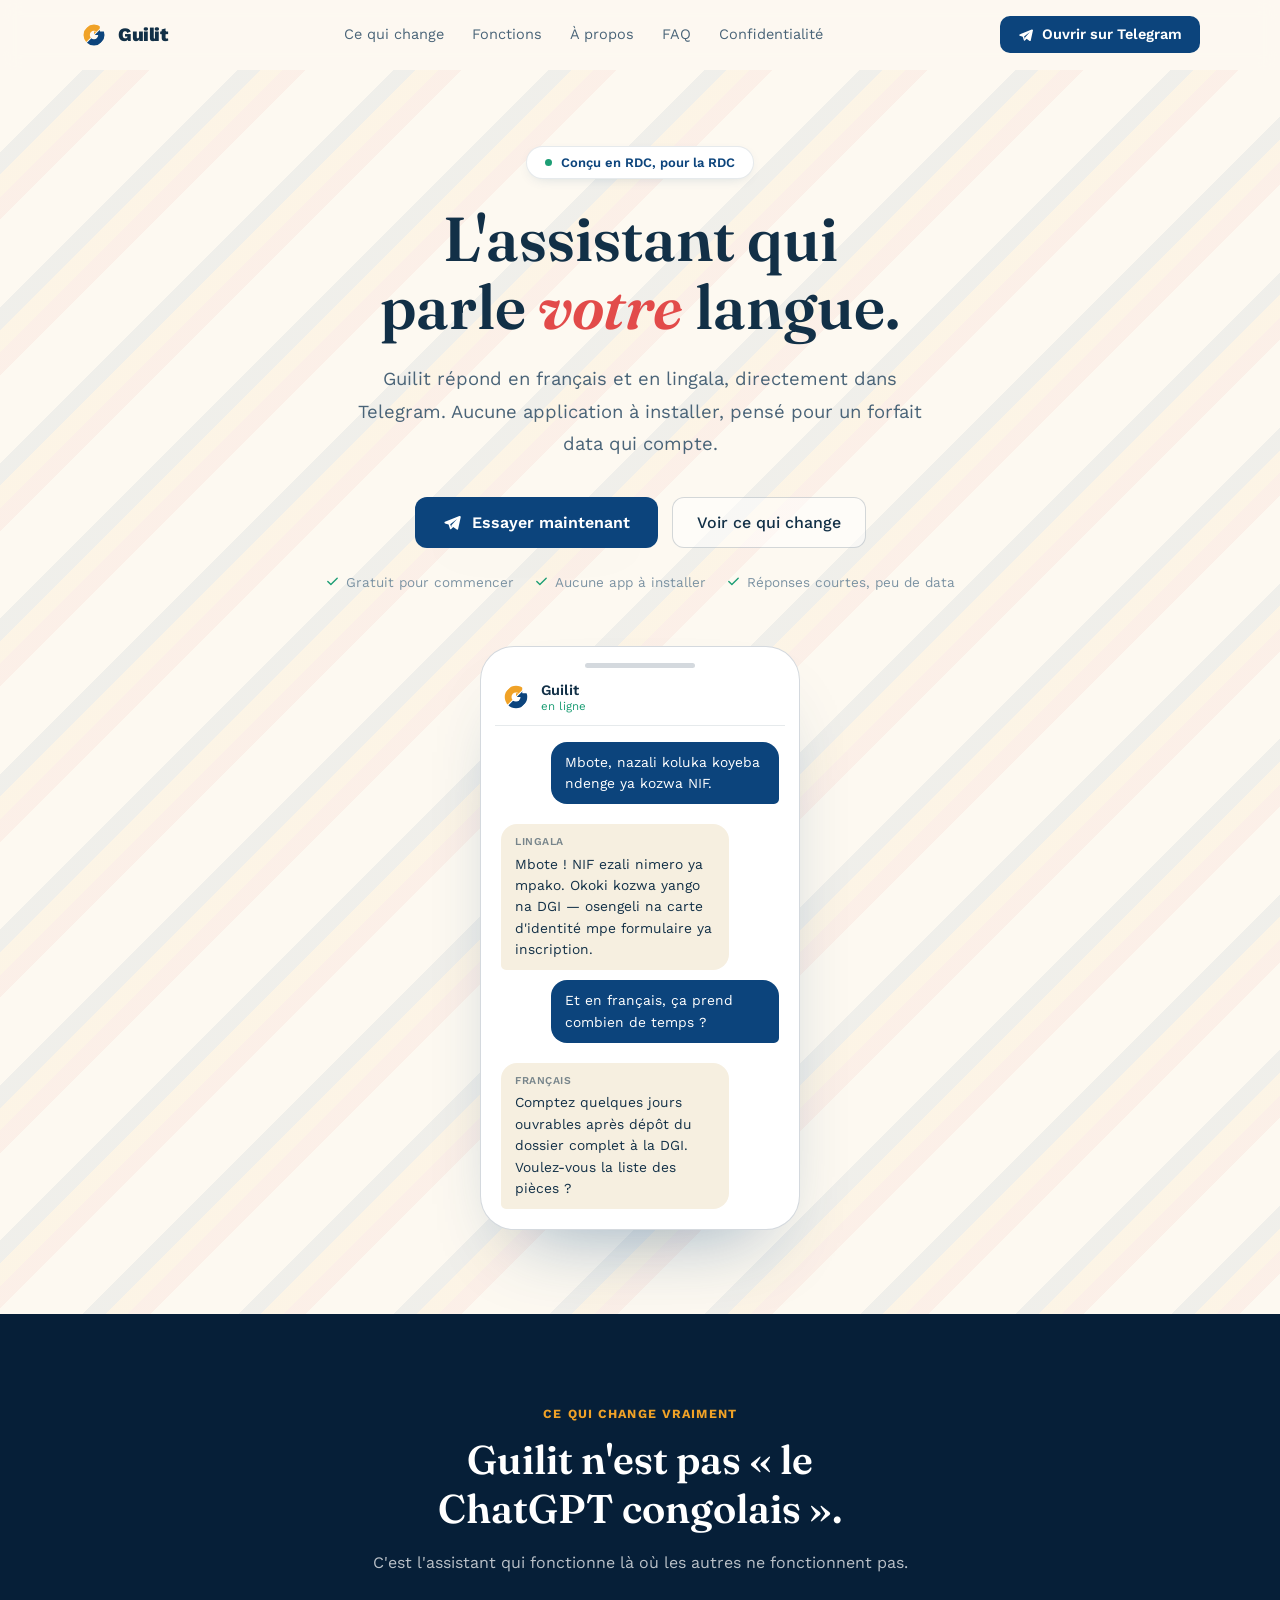
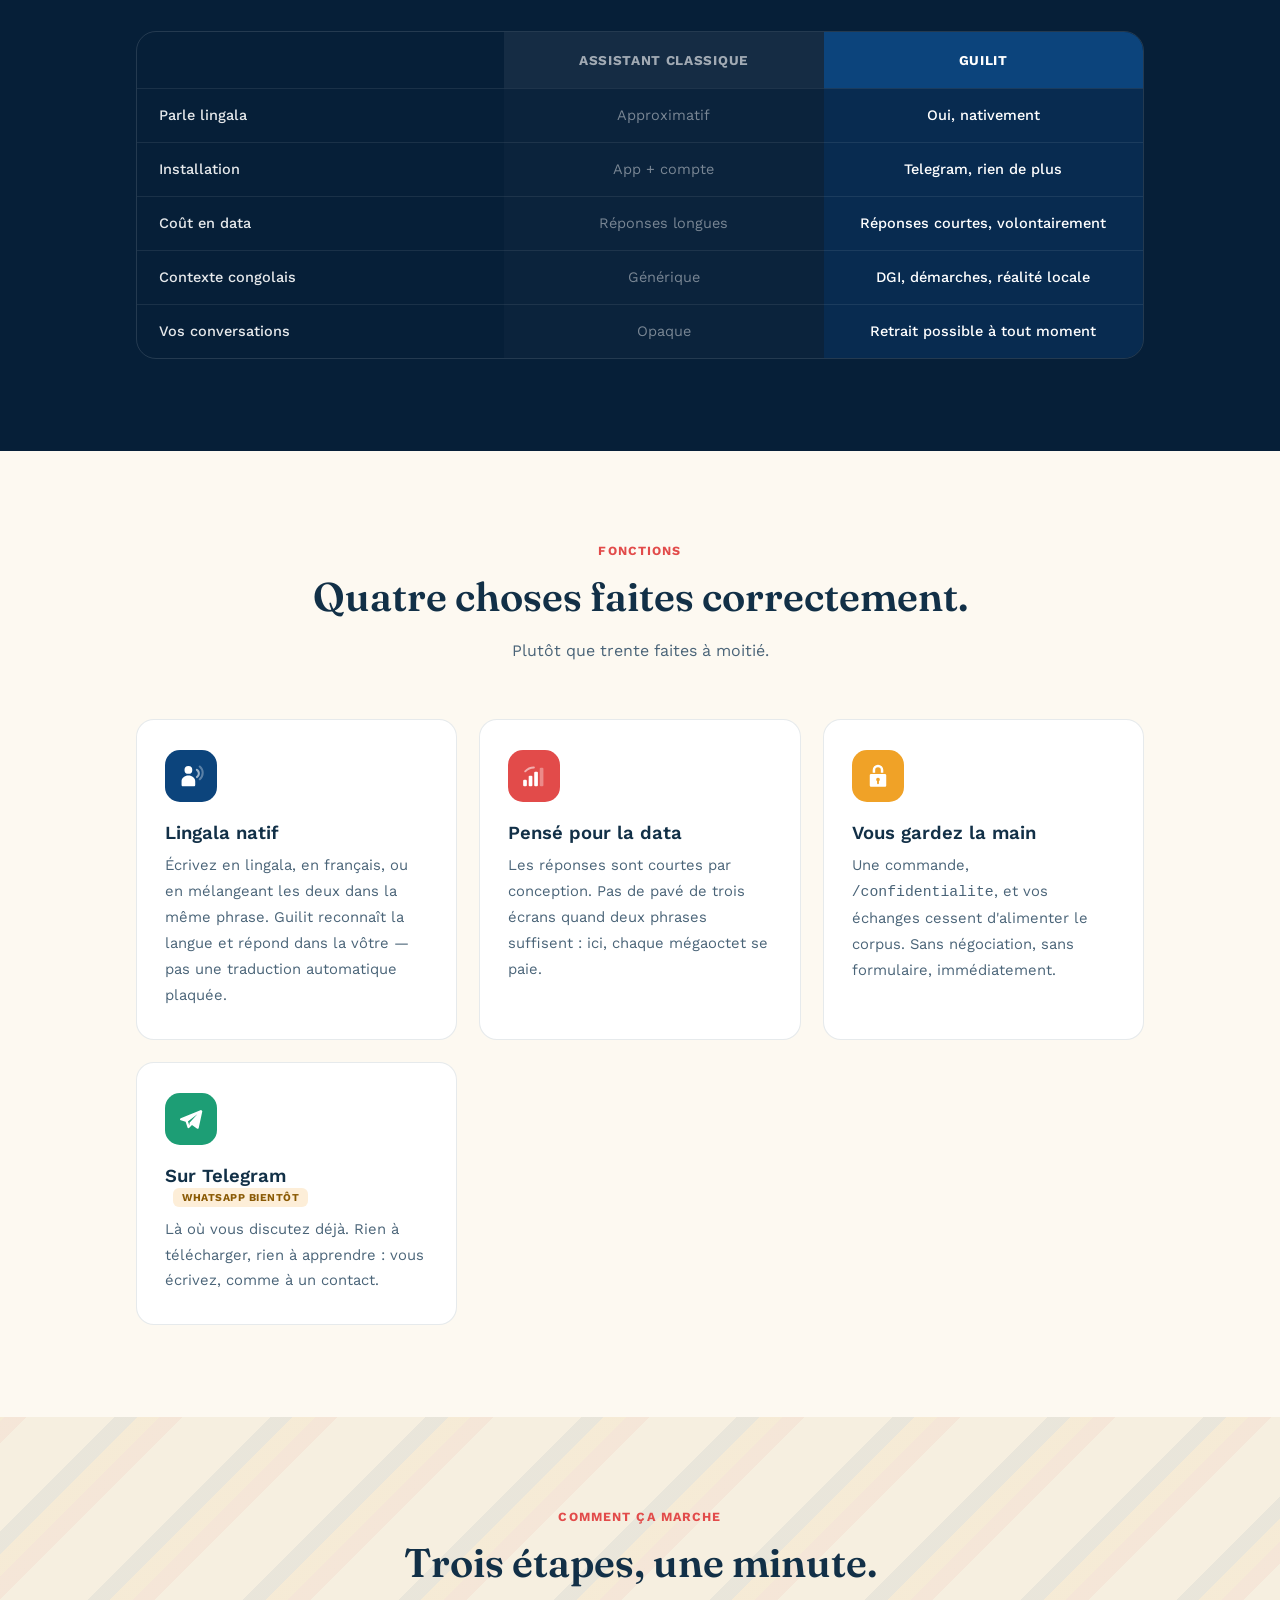
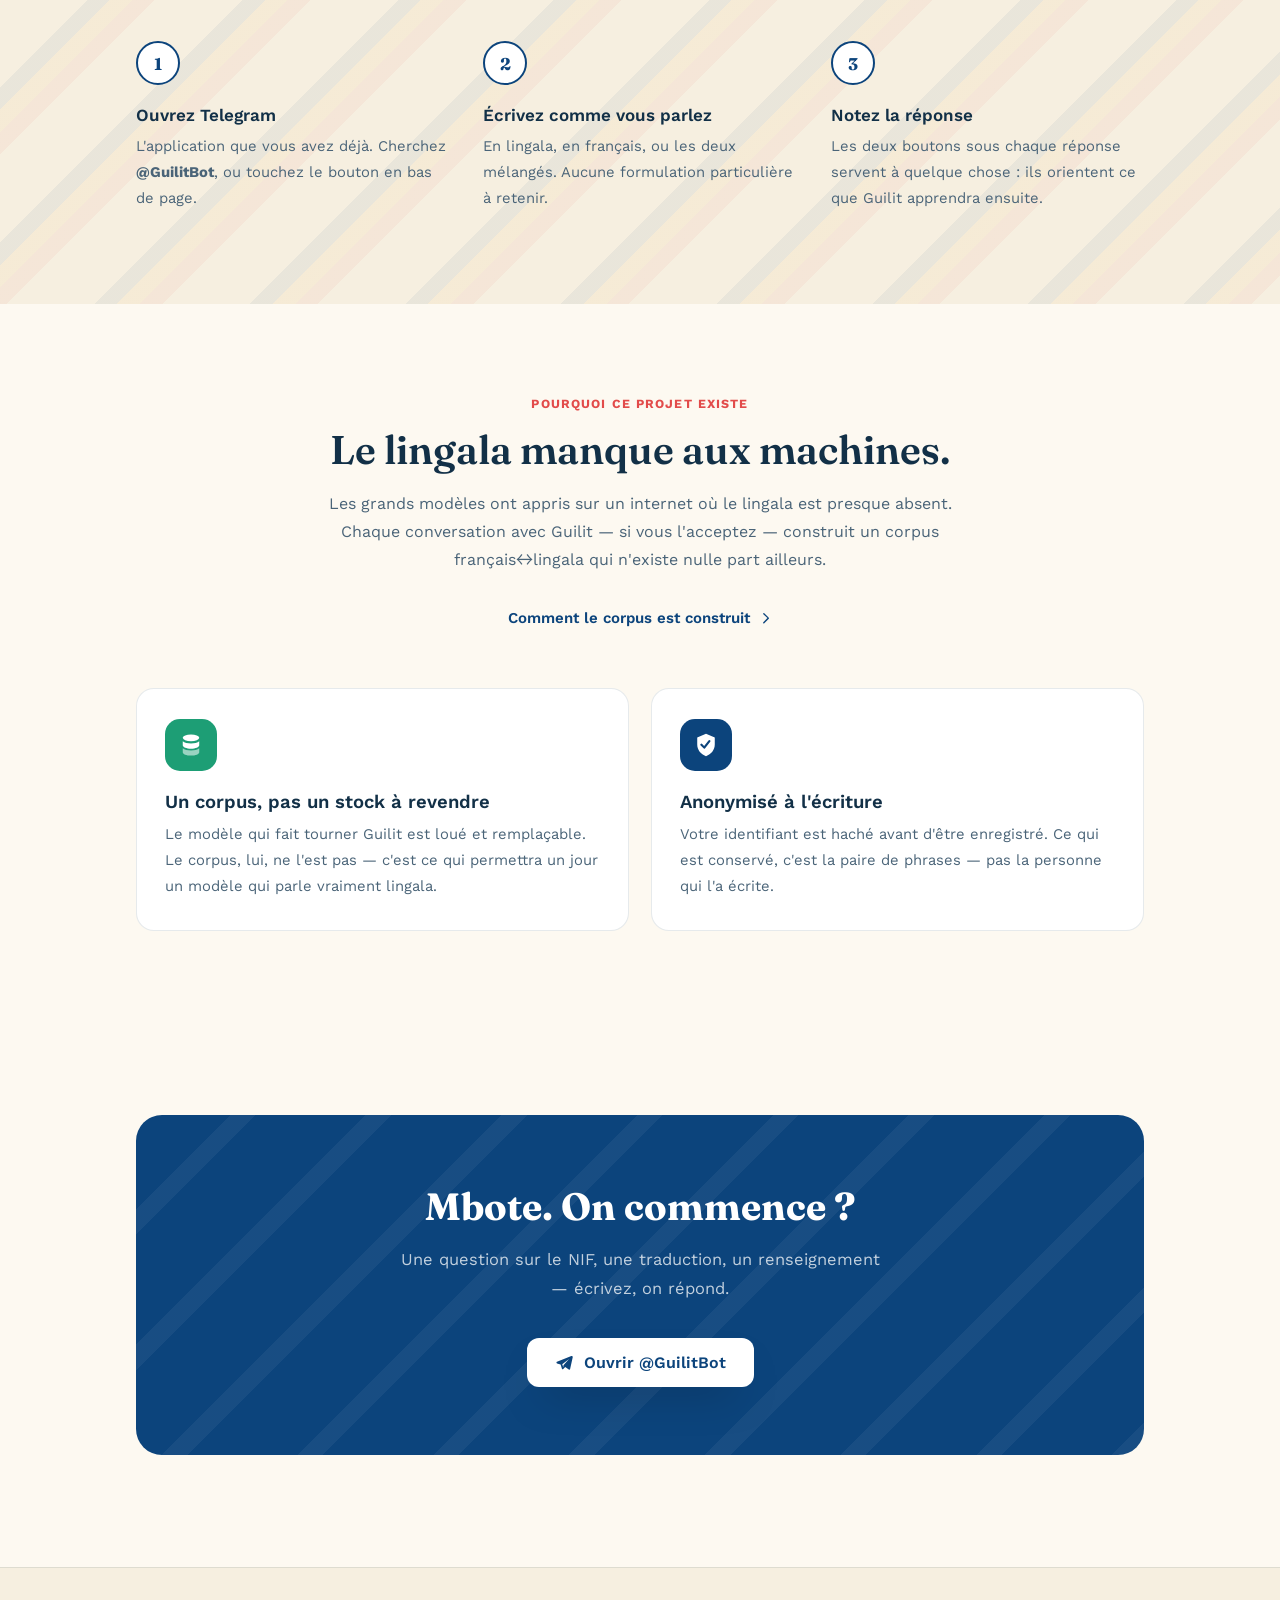
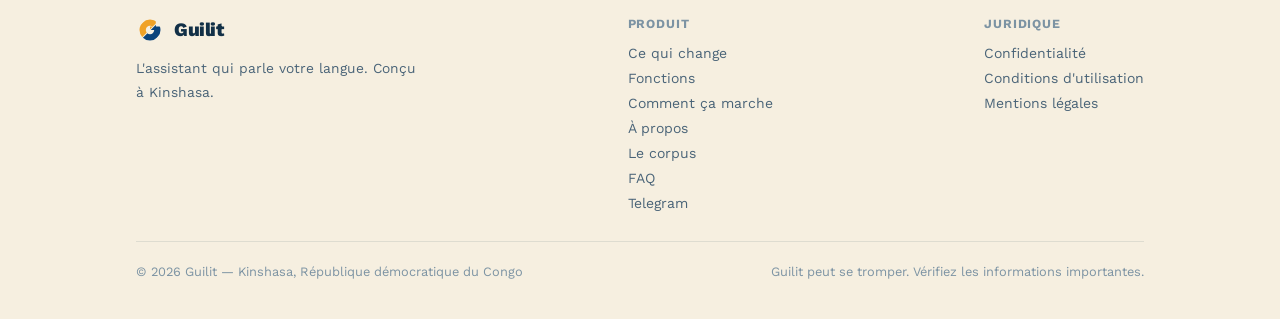
==== commit 2f7a5cd5: "Ajoute les 3 pages restantes : à propos, corpus, FAQ Complete le site vitrine a 7 pages. Navigation " ====
--- a/index.html
+++ b/index.html
@@ -68,6 +68,28 @@
     <ellipse cx="12" cy="5.4" rx="7.6" ry="3.2"/>
     <path d="M4.4 8.6v3.6c0 1.77 3.4 3.2 7.6 3.2s7.6-1.43 7.6-3.2V8.6c-1.6 1.35-4.4 2.1-7.6 2.1s-6-.75-7.6-2.1Z"/>
     <path d="M4.4 15v3.6c0 1.77 3.4 3.2 7.6 3.2s7.6-1.43 7.6-3.2V15c-1.6 1.35-4.4 2.1-7.6 2.1S6 16.35 4.4 15Z" opacity=".55"/>
+  </symbol>
+
+  <!-- Flèche : renvois vers les pages dédiées, chevrons -->
+  <symbol id="i-arrow" viewBox="0 0 24 24">
+    <path d="M9.5 4.8a1 1 0 0 1 1.4 0l6.8 6.8a1 1 0 0 1 0 1.4l-6.8 6.8a1 1 0 1 1-1.4-1.4L15.6 12 9.5 6.2a1 1 0 0 1 0-1.4Z"/>
+  </symbol>
+
+  <!-- Plus : bascule de l'accordéon FAQ, tourne à 45° pour devenir une croix -->
+  <symbol id="i-plus" viewBox="0 0 24 24">
+    <path d="M11 3.5a1 1 0 0 1 2 0V11h7.5a1 1 0 0 1 0 2H13v7.5a1 1 0 0 1-2 0V13H3.5a1 1 0 0 1 0-2H11V3.5Z"/>
+  </symbol>
+
+  <!-- Cible : la mission (à propos) -->
+  <symbol id="i-target" viewBox="0 0 24 24">
+    <path d="M12 2a10 10 0 1 0 10 10A10 10 0 0 0 12 2Zm0 17.2A7.2 7.2 0 1 1 19.2 12 7.2 7.2 0 0 1 12 19.2Z"/>
+    <path d="M12 7.4A4.6 4.6 0 1 0 16.6 12 4.6 4.6 0 0 0 12 7.4Zm0 6.8A2.2 2.2 0 1 1 14.2 12 2.2 2.2 0 0 1 12 14.2Z" opacity=".7"/>
+    <circle cx="12" cy="12" r="1.4"/>
+  </symbol>
+
+  <!-- Repère de lieu : Kinshasa (à propos) -->
+  <symbol id="i-pin" viewBox="0 0 24 24">
+    <path d="M12 1.8c-4 0-7.2 3.14-7.2 7.2 0 5.4 7.2 13.2 7.2 13.2s7.2-7.8 7.2-13.2c0-4.06-3.2-7.2-7.2-7.2Zm0 9.9a2.7 2.7 0 1 1 2.7-2.7 2.7 2.7 0 0 1-2.7 2.7Z"/>
   </symbol>
 
 </defs>
@@ -101,7 +123,8 @@
     <ul class="nav-links">
       <li><a href="#difference">Ce qui change</a></li>
       <li><a href="#fonctions">Fonctions</a></li>
-      <li><a href="#etapes">Comment ça marche</a></li>
+      <li><a href="a-propos.html">À propos</a></li>
+      <li><a href="faq.html">FAQ</a></li>
       <li><a href="confidentialite.html">Confidentialité</a></li>
     </ul>
     <a class="nav-cta" href="https://t.me/GuilitBot">
@@ -281,6 +304,7 @@
         français↔lingala qui n'existe nulle part ailleurs.
       </p>
     </div>
+    <p class="section-cta reveal"><a href="corpus.html">Comment le corpus est construit <svg aria-hidden="true"><use href="#i-arrow"/></svg></a></p>
     <div class="grid-features reveal-stagger">
       <article class="feature-card" style="--accent-c:var(--teal);">
         <div class="feature-icon"><svg aria-hidden="true"><use href="#i-database"/></svg></div>
@@ -331,6 +355,9 @@
           <li><a href="#difference">Ce qui change</a></li>
           <li><a href="#fonctions">Fonctions</a></li>
           <li><a href="#etapes">Comment ça marche</a></li>
+          <li><a href="a-propos.html">À propos</a></li>
+          <li><a href="corpus.html">Le corpus</a></li>
+          <li><a href="faq.html">FAQ</a></li>
           <li><a href="https://t.me/GuilitBot">Telegram</a></li>
         </ul>
       </div>
--- a/styles.css
+++ b/styles.css
@@ -329,6 +329,121 @@
   padding:2px 9px; border-radius:6px; font-size:14px;
 }
 
+/* ---------- Lien d'appel discret (renvoi vers une page dédiée) ---------- */
+.section-cta{text-align:center; margin:-24px 0 54px;}
+.section-cta a{
+  display:inline-flex; align-items:center; gap:7px; font-weight:600; font-size:15px;
+  color:var(--navy); text-decoration:none; padding-bottom:2px; border-bottom:1px solid transparent;
+  transition:border-color .2s, gap .2s;
+}
+.section-cta a:hover{border-color:var(--navy); gap:11px;}
+.section-cta svg{width:16px; height:16px;}
+.section.dark .section-cta a{color:#fff;}
+.section.dark .section-cta a:hover{border-color:#fff;}
+
+/* ---------- Introduction de page (à propos, corpus, FAQ) ---------- */
+.page-hero{padding:72px 0 24px; text-align:center;}
+.page-hero .kicker{display:block; margin-bottom:16px;}
+.page-hero h1{font-size:clamp(32px,4.8vw,50px); font-weight:600; max-width:760px; margin:0 auto 20px;}
+.page-hero p.lede{font-size:17.5px; max-width:600px; margin:0 auto;}
+
+/* ---------- Repères chiffrés ---------- */
+.stat-row{display:grid; grid-template-columns:repeat(auto-fit,minmax(160px,1fr)); gap:28px; text-align:center;}
+.stat-row .stat{padding:8px;}
+.stat-row .num{
+  font-family:"Fraunces",serif; font-weight:600; font-size:clamp(30px,4vw,44px);
+  color:var(--navy); display:block; line-height:1.1;
+}
+.section.dark .stat-row .num{color:#fff;}
+.stat-row .num .accent{color:var(--red);}
+.stat-row .label{font-size:13.5px; color:var(--ink-soft); margin-top:6px;}
+.section.dark .stat-row .label{color:rgba(255,255,255,.65);}
+
+/* ---------- Chronologie (à propos) ---------- */
+.timeline{position:relative; max-width:680px; margin:0 auto; padding-left:32px;}
+.timeline::before{
+  content:''; position:absolute; left:7px; top:6px; bottom:6px; width:2px;
+  background:linear-gradient(var(--red),var(--ochre),var(--navy),var(--teal));
+  opacity:.35;
+}
+.timeline-item{position:relative; padding-bottom:38px;}
+.timeline-item:last-child{padding-bottom:0;}
+.timeline-item::before{
+  content:''; position:absolute; left:-32px; top:4px; width:15px; height:15px; border-radius:50%;
+  background:var(--cream); border:3px solid var(--navy);
+}
+.timeline-item h3{font-size:17px; font-weight:600; font-family:"Work Sans",sans-serif; margin-bottom:6px;}
+.timeline-item .when{font-size:12.5px; font-weight:700; text-transform:uppercase; letter-spacing:.06em; color:var(--red); display:block; margin-bottom:6px;}
+.timeline-item p{font-size:15px; margin:0;}
+
+/* ---------- Pipeline linguistique (corpus) ---------- */
+.pipeline{display:flex; flex-wrap:wrap; align-items:stretch; justify-content:center; gap:0; margin:0 auto;}
+.pipeline-step{
+  background:#fff; border:1px solid var(--border); border-radius:14px; padding:18px 20px;
+  width:190px; text-align:center; box-shadow:var(--shadow-sm);
+}
+.pipeline-step .step-tag{
+  font-size:10.5px; font-weight:700; text-transform:uppercase; letter-spacing:.06em;
+  color:var(--ink-faint); display:block; margin-bottom:6px;
+}
+.pipeline-step h4{font-size:14.5px; font-weight:600; font-family:"Work Sans",sans-serif; margin-bottom:6px; color:var(--ink);}
+.pipeline-step p{font-size:12.8px; margin:0; line-height:1.5;}
+.pipeline-arrow{
+  display:flex; align-items:center; justify-content:center; width:40px; color:var(--ink-faint); flex-shrink:0;
+}
+.pipeline-arrow svg{width:20px; height:20px;}
+.pipeline-branch{
+  border-color:var(--ochre); background:rgba(240,162,39,.05);
+}
+.pipeline-note{
+  text-align:center; font-size:13.5px; color:var(--ink-faint); margin-top:18px; max-width:520px; margin-left:auto; margin-right:auto;
+}
+@media (max-width:900px){
+  .pipeline{flex-direction:column; align-items:center;}
+  .pipeline-step{width:min(320px,100%);}
+  .pipeline-arrow{width:auto; height:28px;}
+  .pipeline-arrow svg{transform:rotate(90deg);}
+}
+
+/* ---------- FAQ : accordéon ---------- */
+.faq-list{max-width:760px; margin:0 auto; display:flex; flex-direction:column; gap:12px;}
+.faq-item{
+  background:#fff; border:1px solid var(--border); border-radius:14px; overflow:hidden;
+  transition:border-color .2s, box-shadow .2s;
+}
+.faq-item.is-open{border-color:var(--border-strong); box-shadow:var(--shadow-sm);}
+.faq-q{
+  width:100%; display:flex; align-items:center; justify-content:space-between; gap:16px;
+  background:none; border:0; text-align:left; padding:20px 22px; cursor:pointer;
+  font:inherit; font-weight:600; font-size:16px; color:var(--ink); font-family:"Work Sans",sans-serif;
+}
+.faq-q .i-toggle{
+  flex-shrink:0; width:26px; height:26px; border-radius:50%; background:var(--cream-deep); color:var(--navy);
+  display:flex; align-items:center; justify-content:center; transition:transform .3s cubic-bezier(.22,.9,.3,1), background .2s;
+}
+.faq-q .i-toggle svg{width:13px; height:13px; transition:transform .3s cubic-bezier(.22,.9,.3,1);}
+.faq-item.is-open .i-toggle{background:var(--navy); color:#fff;}
+.faq-item.is-open .i-toggle svg{transform:rotate(45deg);}
+.faq-a{
+  max-height:0; overflow:hidden; transition:max-height .35s cubic-bezier(.22,.9,.3,1), padding .35s;
+  padding:0 22px;
+}
+.faq-a-inner{padding-bottom:22px;}
+.faq-a p{font-size:15px; margin:0 0 12px;}
+.faq-a p:last-child{margin-bottom:0;}
+.faq-category{
+  font-size:12.5px; font-weight:700; text-transform:uppercase; letter-spacing:.07em; color:var(--red);
+  margin:44px 0 16px; text-align:center;
+}
+.faq-category:first-of-type{margin-top:0;}
+
+/* ---------- Mission / valeurs (à propos) ---------- */
+.pull-quote{
+  max-width:640px; margin:0 auto; text-align:center; font-family:"Fraunces",serif; font-weight:600;
+  font-size:clamp(21px,2.6vw,28px); line-height:1.45; color:var(--ink); font-style:italic;
+}
+.pull-quote .accent{color:var(--red); font-style:italic;}
+
 /* ---------- Accessibilité mouvement ---------- */
 @media (prefers-reduced-motion:reduce){
   html{scroll-behavior:auto;}
@@ -338,4 +453,6 @@
   .reveal,.reveal-stagger > *{opacity:1 !important; transform:none !important; transition:none !important;}
   .bubble,.typing{opacity:1 !important; transform:none !important; animation:none !important; max-height:none !important; padding-top:12px; padding-bottom:12px;}
   .eyebrow .dot{animation:none !important;}
-}
+  .faq-a{transition:none !important;}
+  .faq-q .i-toggle, .faq-q .i-toggle svg{transition:none !important;}
+}
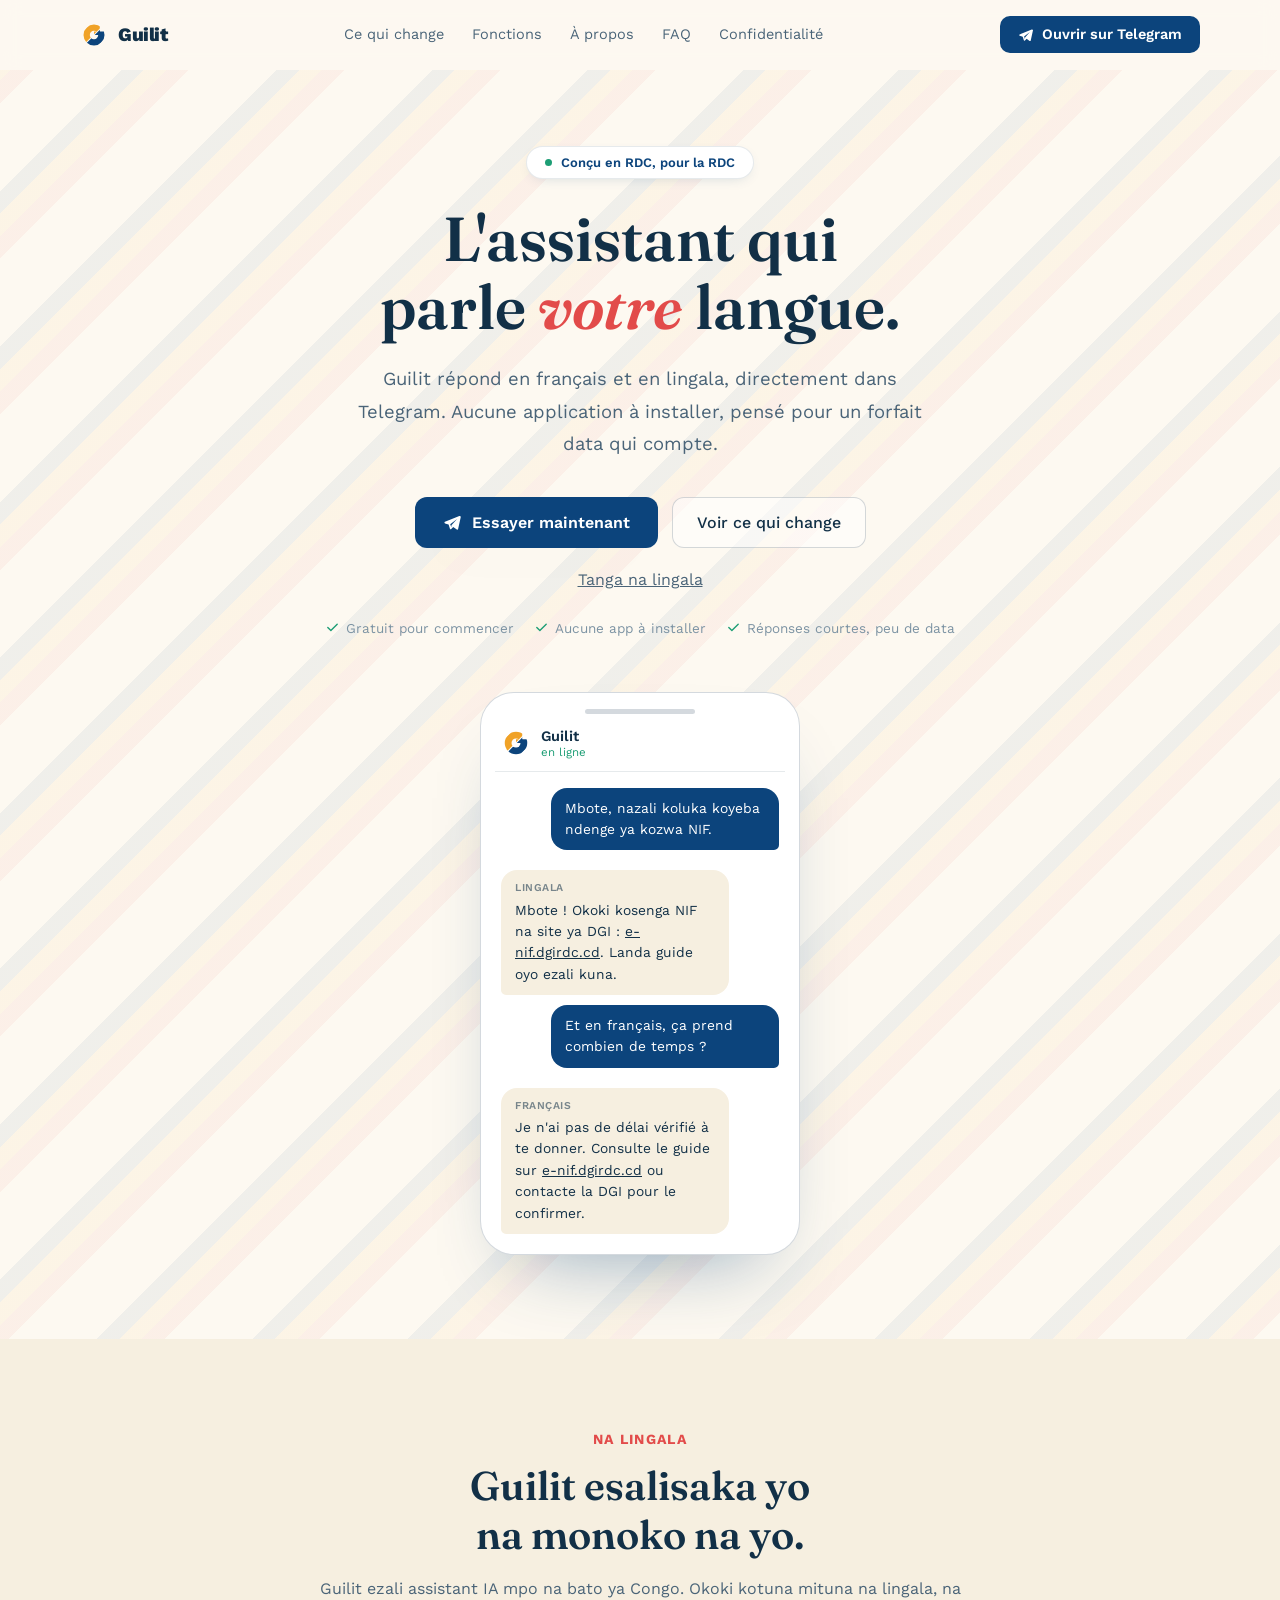
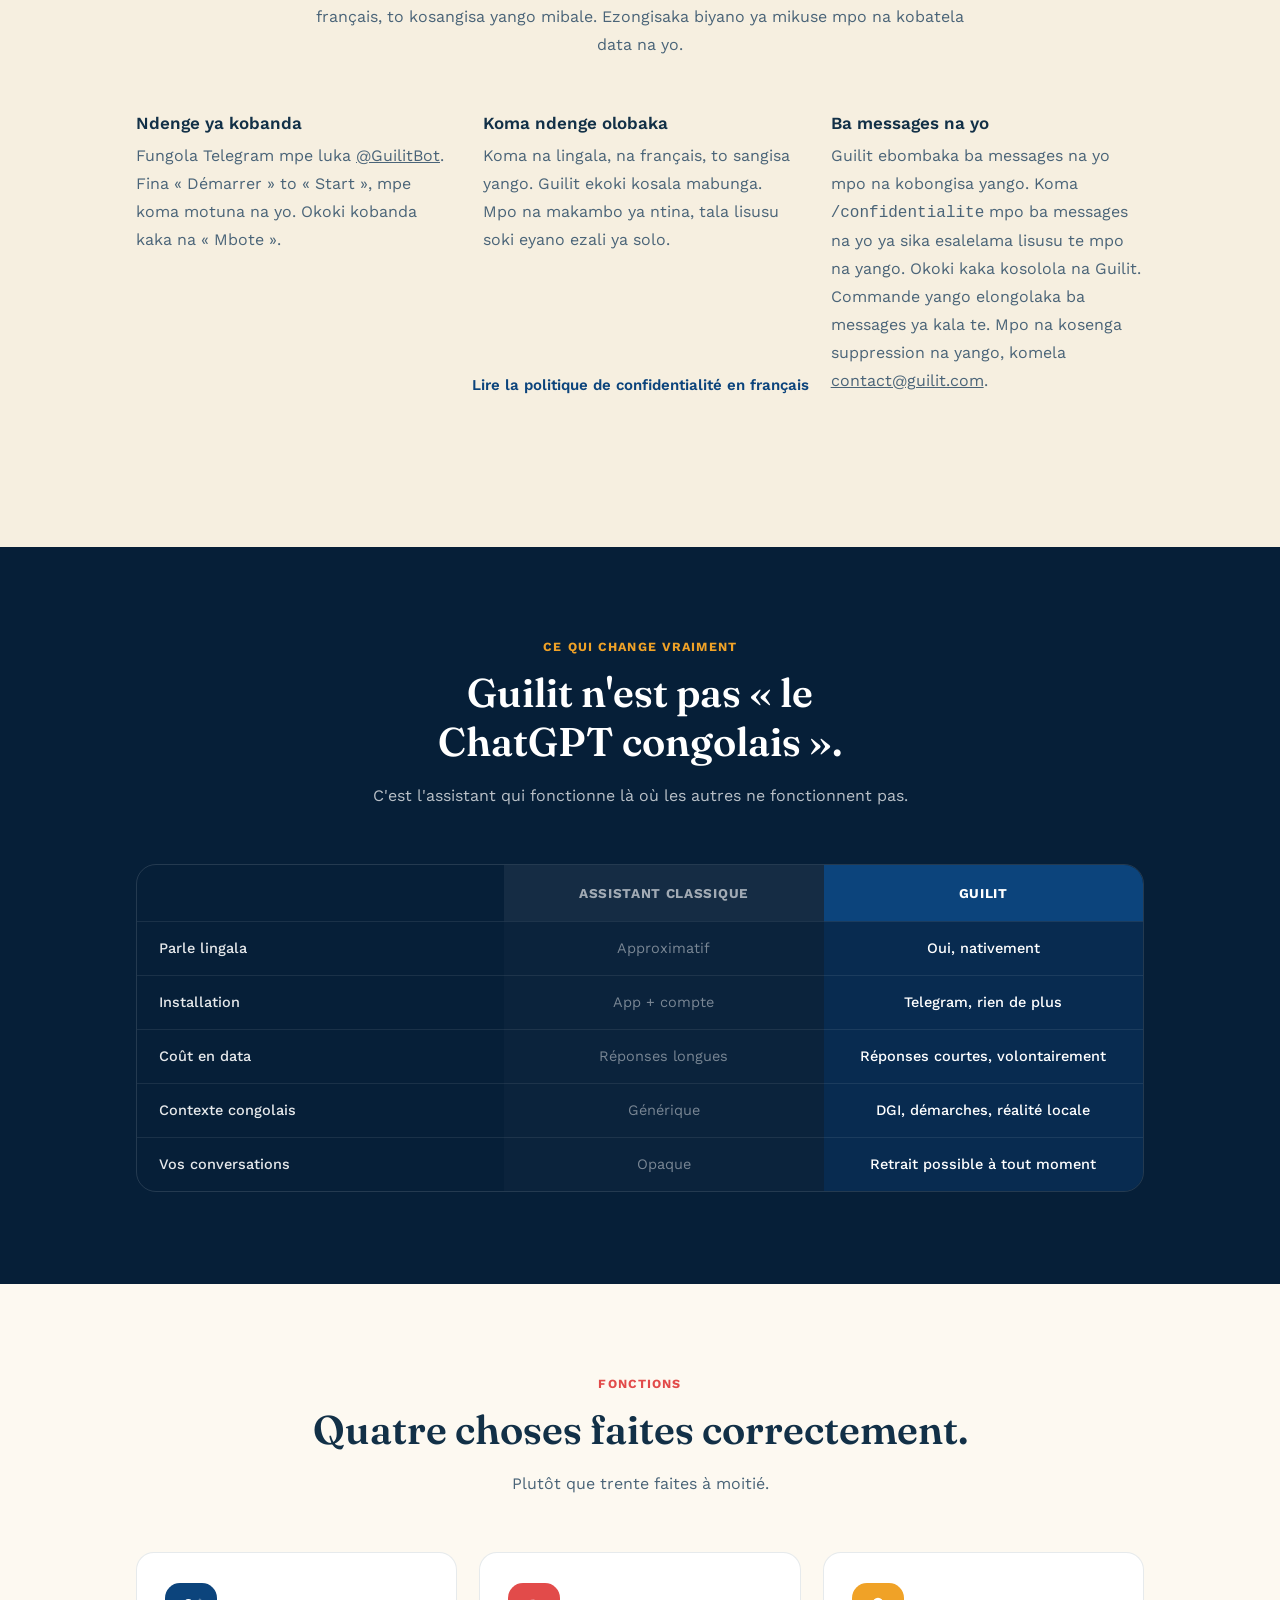
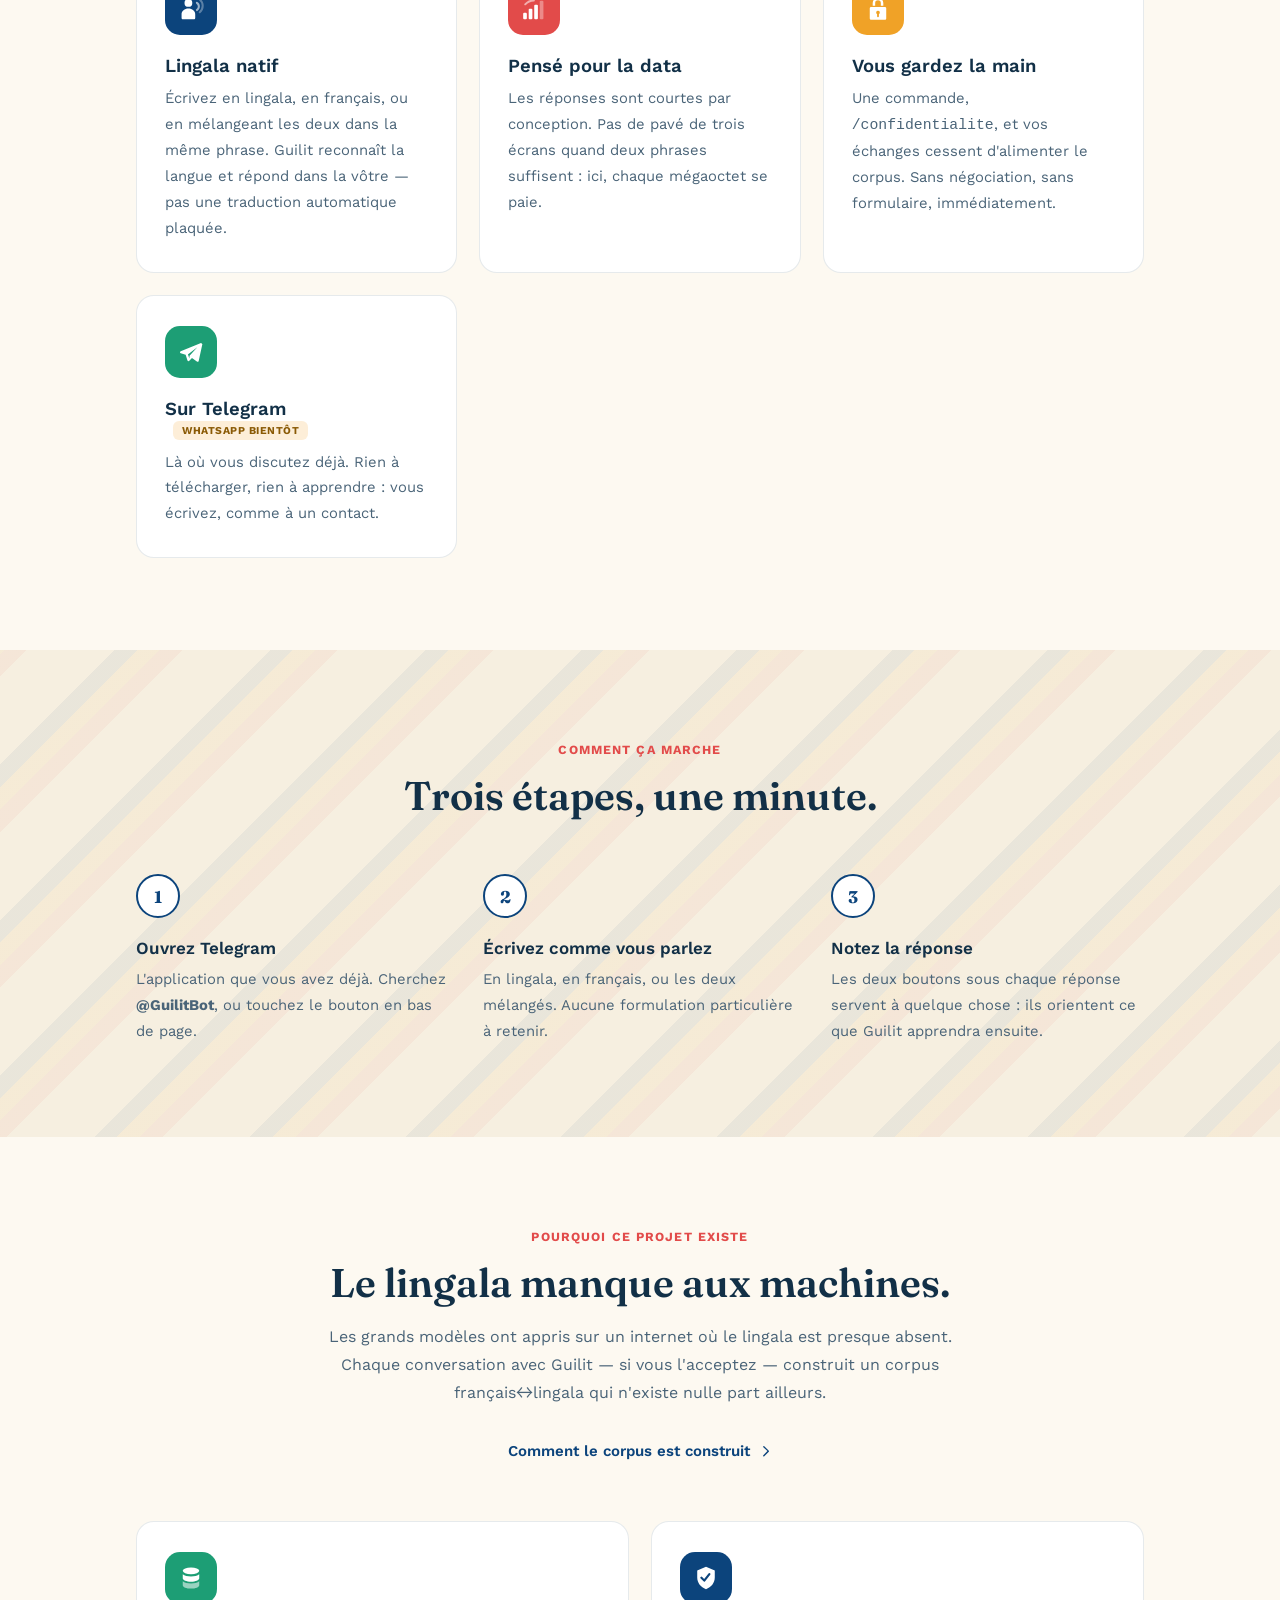
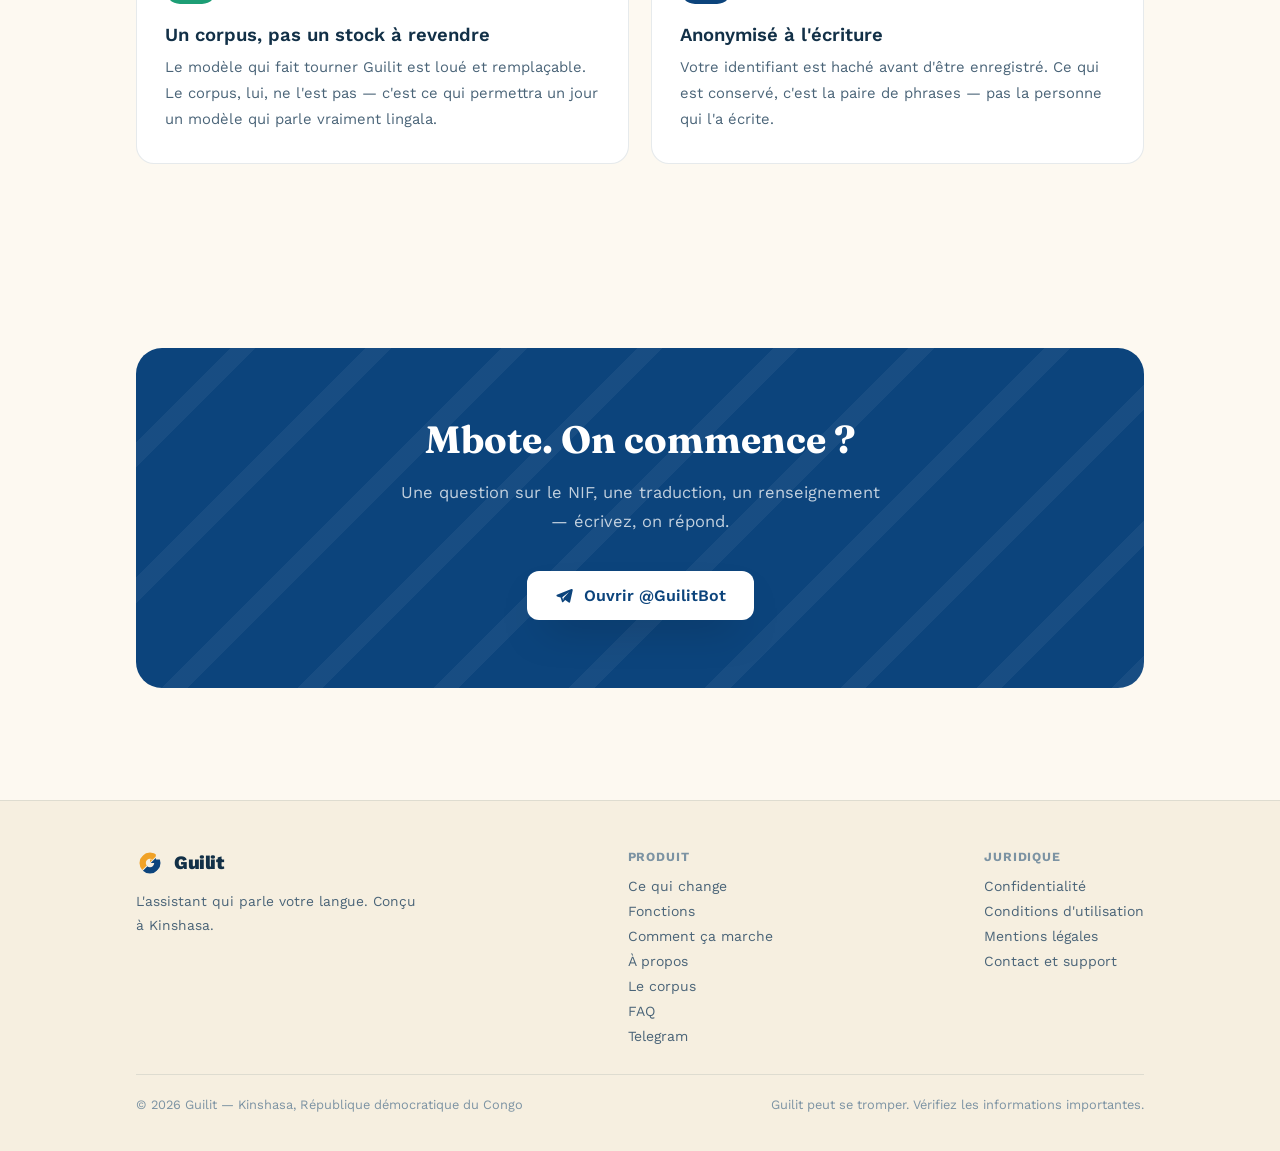
==== commit 13e36aeb: "Complete la presentation bilingue et les informations du projet" ====
--- a/index.html
+++ b/index.html
@@ -5,6 +5,22 @@
 <meta name="viewport" content="width=device-width, initial-scale=1.0">
 <title>Guilit — l'assistant qui parle votre langue</title>
 <meta name="description" content="Guilit répond en français et en lingala, directement sur Telegram, sans application à installer. Pensé pour la RDC.">
+<link rel="canonical" href="https://guilit.com/">
+<meta name="theme-color" content="#0C447C">
+<link rel="icon" href="favicon.svg" type="image/svg+xml">
+<link rel="apple-touch-icon" href="apple-touch-icon.png">
+<!-- Aperçu au partage (WhatsApp, Telegram, Facebook, X, LinkedIn) -->
+<meta property="og:type" content="website">
+<meta property="og:site_name" content="Guilit">
+<meta property="og:locale" content="fr_CD">
+<meta property="og:url" content="https://guilit.com/">
+<meta property="og:title" content="Guilit — l&#x27;assistant qui parle votre langue">
+<meta property="og:description" content="Guilit répond en français et en lingala, directement sur Telegram, sans application à installer. Pensé pour la RDC.">
+<meta property="og:image" content="https://guilit.com/og-image.png">
+<meta property="og:image:width" content="1200">
+<meta property="og:image:height" content="630">
+<meta property="og:image:alt" content="Guilit, l'assistant qui parle votre langue : français et lingala sur Telegram">
+<meta name="twitter:card" content="summary_large_image">
 <link rel="preconnect" href="https://fonts.googleapis.com">
 <link rel="preconnect" href="https://fonts.gstatic.com" crossorigin>
 <link rel="stylesheet" href="https://fonts.googleapis.com/css2?family=Fraunces:opsz,wght@9..144,600;9..144,700&family=Work+Sans:wght@400;500;600;700;800&display=swap">
@@ -150,13 +166,14 @@
       </a>
       <a class="btn-secondary" href="#difference">Voir ce qui change</a>
     </div>
+    <p class="lingala-shortcut"><a href="#lingala" lang="ln">Tanga na lingala</a></p>
     <div class="hero-trust">
       <span><svg aria-hidden="true"><use href="#i-check"/></svg> Gratuit pour commencer</span>
       <span><svg aria-hidden="true"><use href="#i-check"/></svg> Aucune app à installer</span>
       <span><svg aria-hidden="true"><use href="#i-check"/></svg> Réponses courtes, peu de data</span>
     </div>
 
-    <!-- Démonstration : une vraie conversation qui se joue toute seule -->
+    <!-- Démonstration illustrative fondée sur la source RAG consacrée au NIF. -->
     <div class="phone-stage">
       <div class="phone">
         <div class="phone-notch"></div>
@@ -177,19 +194,62 @@
           <div class="typing t1"><i></i><i></i><i></i></div>
           <div class="bubble them b2">
             <span class="lang">Lingala</span>
-            Mbote ! NIF ezali nimero ya mpako. Okoki kozwa yango na DGI — osengeli na carte d'identité mpe formulaire ya inscription.
+            Mbote ! Okoki kosenga NIF na site ya DGI : <a href="https://e-nif.dgirdc.cd/">e-nif.dgirdc.cd</a>. Landa guide oyo ezali kuna.
           </div>
           <div class="bubble me b3">Et en français, ça prend combien de temps ?</div>
           <div class="typing t2"><i></i><i></i><i></i></div>
           <div class="bubble them b4">
             <span class="lang">Français</span>
-            Comptez quelques jours ouvrables après dépôt du dossier complet à la DGI. Voulez-vous la liste des pièces ?
+            Je n'ai pas de délai vérifié à te donner. Consulte le guide sur <a href="https://e-nif.dgirdc.cd/">e-nif.dgirdc.cd</a> ou contacte la DGI pour le confirmer.
           </div>
         </div>
       </div>
     </div>
   </div>
 </header>
+
+<!-- ================= PRÉSENTATION EN LINGALA ================= -->
+<section class="section tinted lingala-intro" id="lingala" lang="ln" aria-labelledby="lingala-title">
+  <div class="wrap">
+    <div class="section-head">
+      <span class="kicker">Na lingala</span>
+      <h2 id="lingala-title">Guilit esalisaka yo na monoko na yo.</h2>
+      <p>
+        Guilit ezali assistant IA mpo na bato ya Congo. Okoki kotuna mituna na lingala,
+        na français, to kosangisa yango mibale. Ezongisaka biyano ya mikuse mpo na kobatela data na yo.
+      </p>
+    </div>
+    <div class="steps">
+      <article class="step">
+        <h3>Ndenge ya kobanda</h3>
+        <p>
+          Fungola Telegram mpe luka <a href="https://t.me/GuilitBot">@GuilitBot</a>.
+          Fina <span lang="fr">« Démarrer »</span> to <span lang="en">« Start »</span>,
+          mpe koma motuna na yo. Okoki kobanda kaka na « Mbote ».
+        </p>
+      </article>
+      <article class="step">
+        <h3>Koma ndenge olobaka</h3>
+        <p>
+          Koma na lingala, na français, to sangisa yango. Guilit ekoki kosala mabunga.
+          Mpo na makambo ya ntina, tala lisusu soki eyano ezali ya solo.
+        </p>
+      </article>
+      <article class="step">
+        <h3>Ba messages na yo</h3>
+        <p>
+          Guilit ebombaka ba messages na yo mpo na kobongisa yango.
+          Koma <code>/confidentialite</code> mpo ba messages na yo ya sika esalelama lisusu te mpo na yango.
+          Okoki kaka kosolola na Guilit. Commande yango elongolaka ba messages ya kala te.
+          Mpo na kosenga suppression na yango, komela <a href="mailto:contact@guilit.com">contact@guilit.com</a>.
+        </p>
+      </article>
+    </div>
+    <p class="section-cta">
+      <a href="confidentialite.html" lang="fr">Lire la politique de confidentialité en français</a>
+    </p>
+  </div>
+</section>
 
 <!-- ================= COMPARAISON ================= -->
 <section class="section dark" id="difference">
@@ -367,6 +427,7 @@
           <li><a href="confidentialite.html">Confidentialité</a></li>
           <li><a href="conditions.html">Conditions d'utilisation</a></li>
           <li><a href="mentions-legales.html">Mentions légales</a></li>
+          <li><a href="mailto:contact@guilit.com">Contact et support</a></li>
         </ul>
       </div>
     </div>
--- a/styles.css
+++ b/styles.css
@@ -141,6 +141,9 @@
 @keyframes rotWord{0%,42%{opacity:1; transform:translateY(0);} 50%,92%{opacity:0; transform:translateY(-12px);} 100%{opacity:1; transform:translateY(0);}}
 .hero p.lede{font-size:18.5px; max-width:580px; margin:0 auto 36px;}
 .hero-ctas{display:flex; gap:14px; justify-content:center; flex-wrap:wrap;}
+.lingala-shortcut{margin-top:18px; font-size:1rem;}
+.lingala-intro .step p{font-size:1rem; overflow-wrap:anywhere;}
+.lingala-intro .kicker{font-size:.875rem;}
 .hero-trust{margin-top:26px; font-size:13.5px; color:var(--ink-faint); display:flex; gap:20px; justify-content:center; flex-wrap:wrap;}
 .hero-trust span{display:inline-flex; align-items:center; gap:6px;}
 .hero-trust svg{width:15px; height:15px; color:var(--teal);}
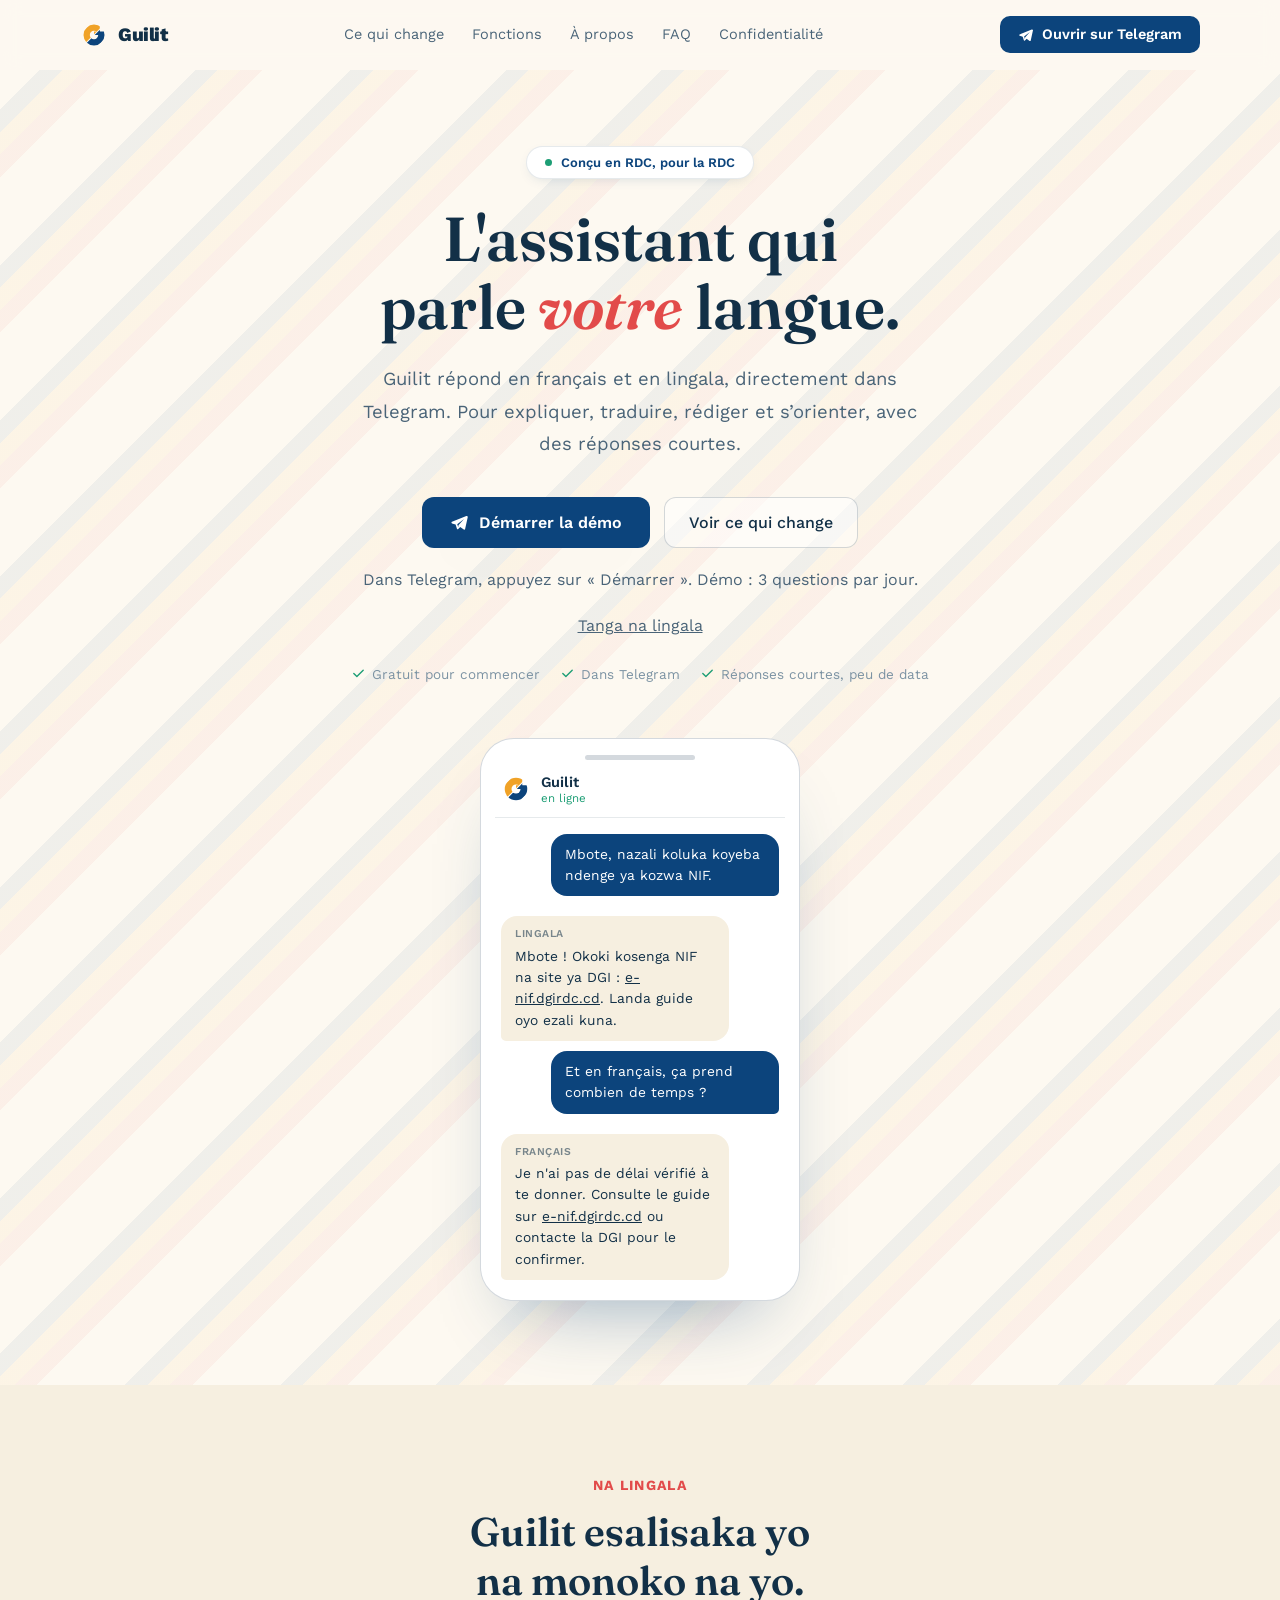
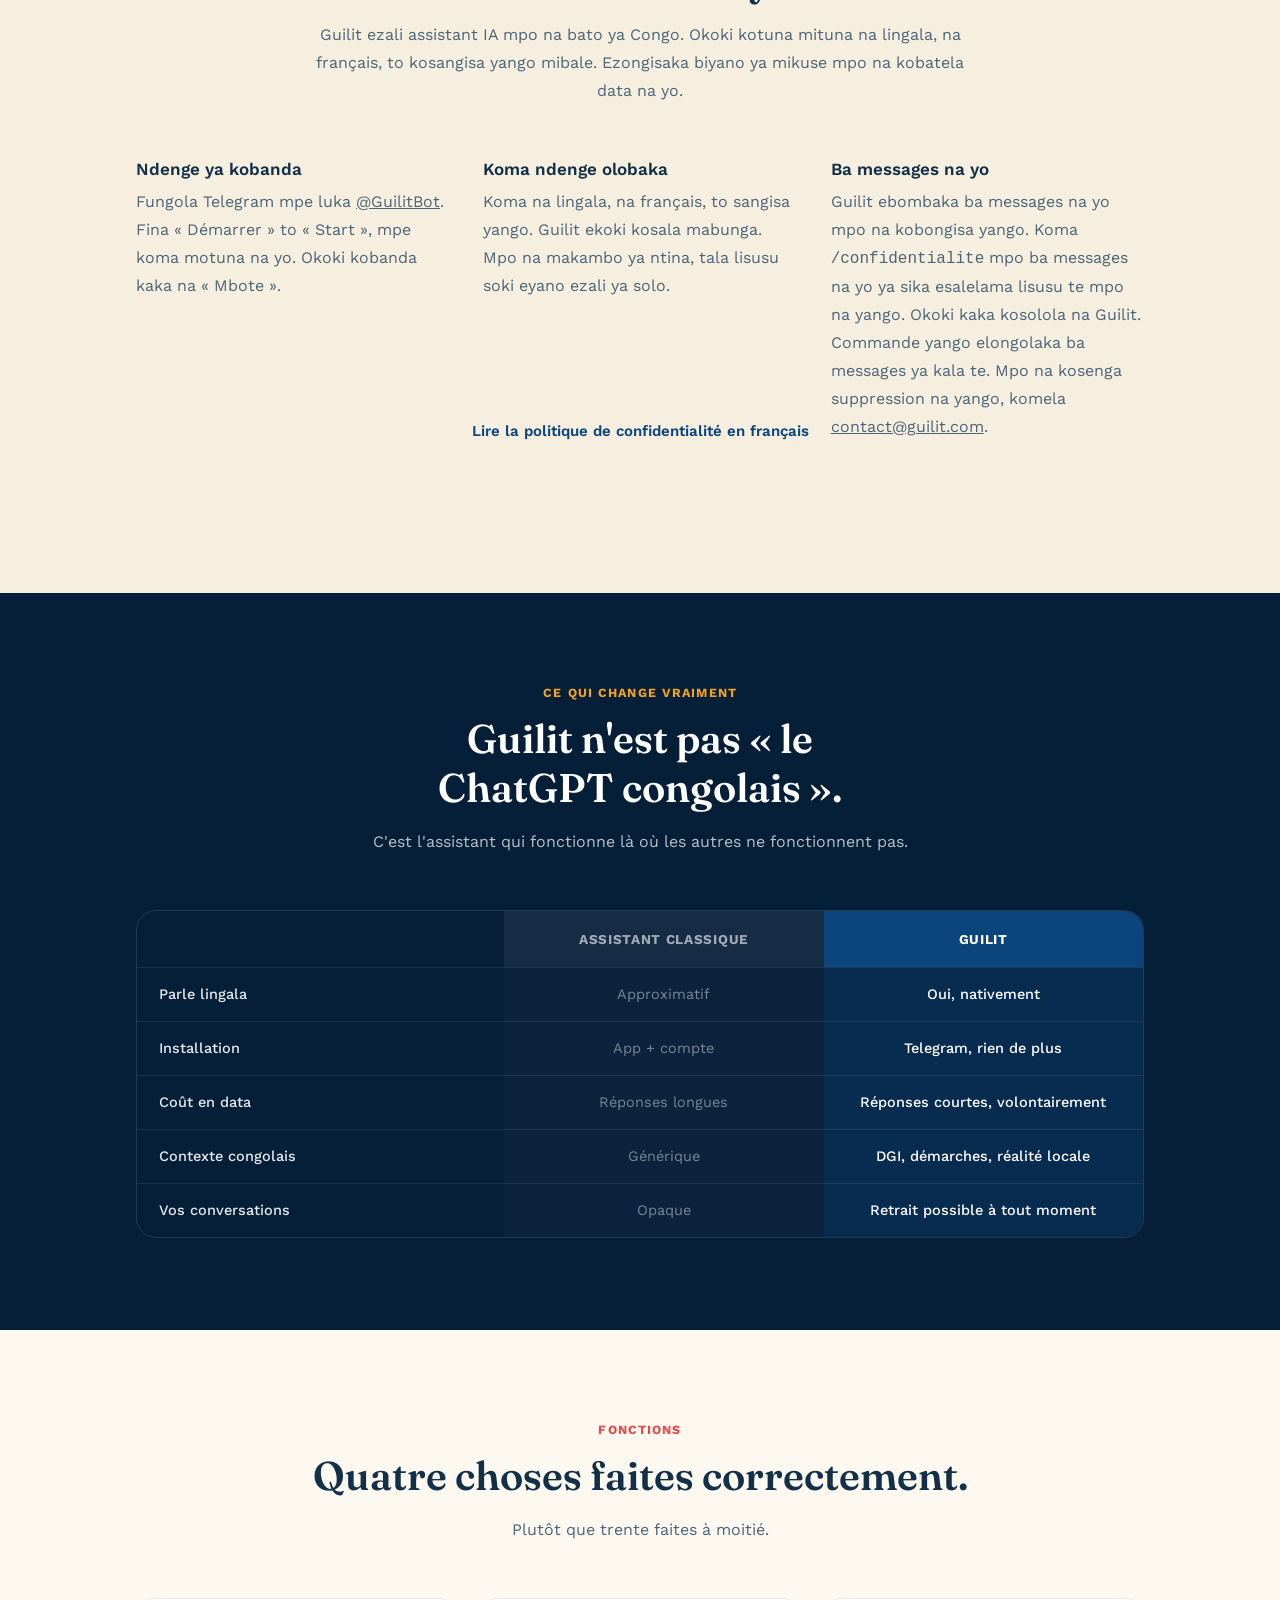
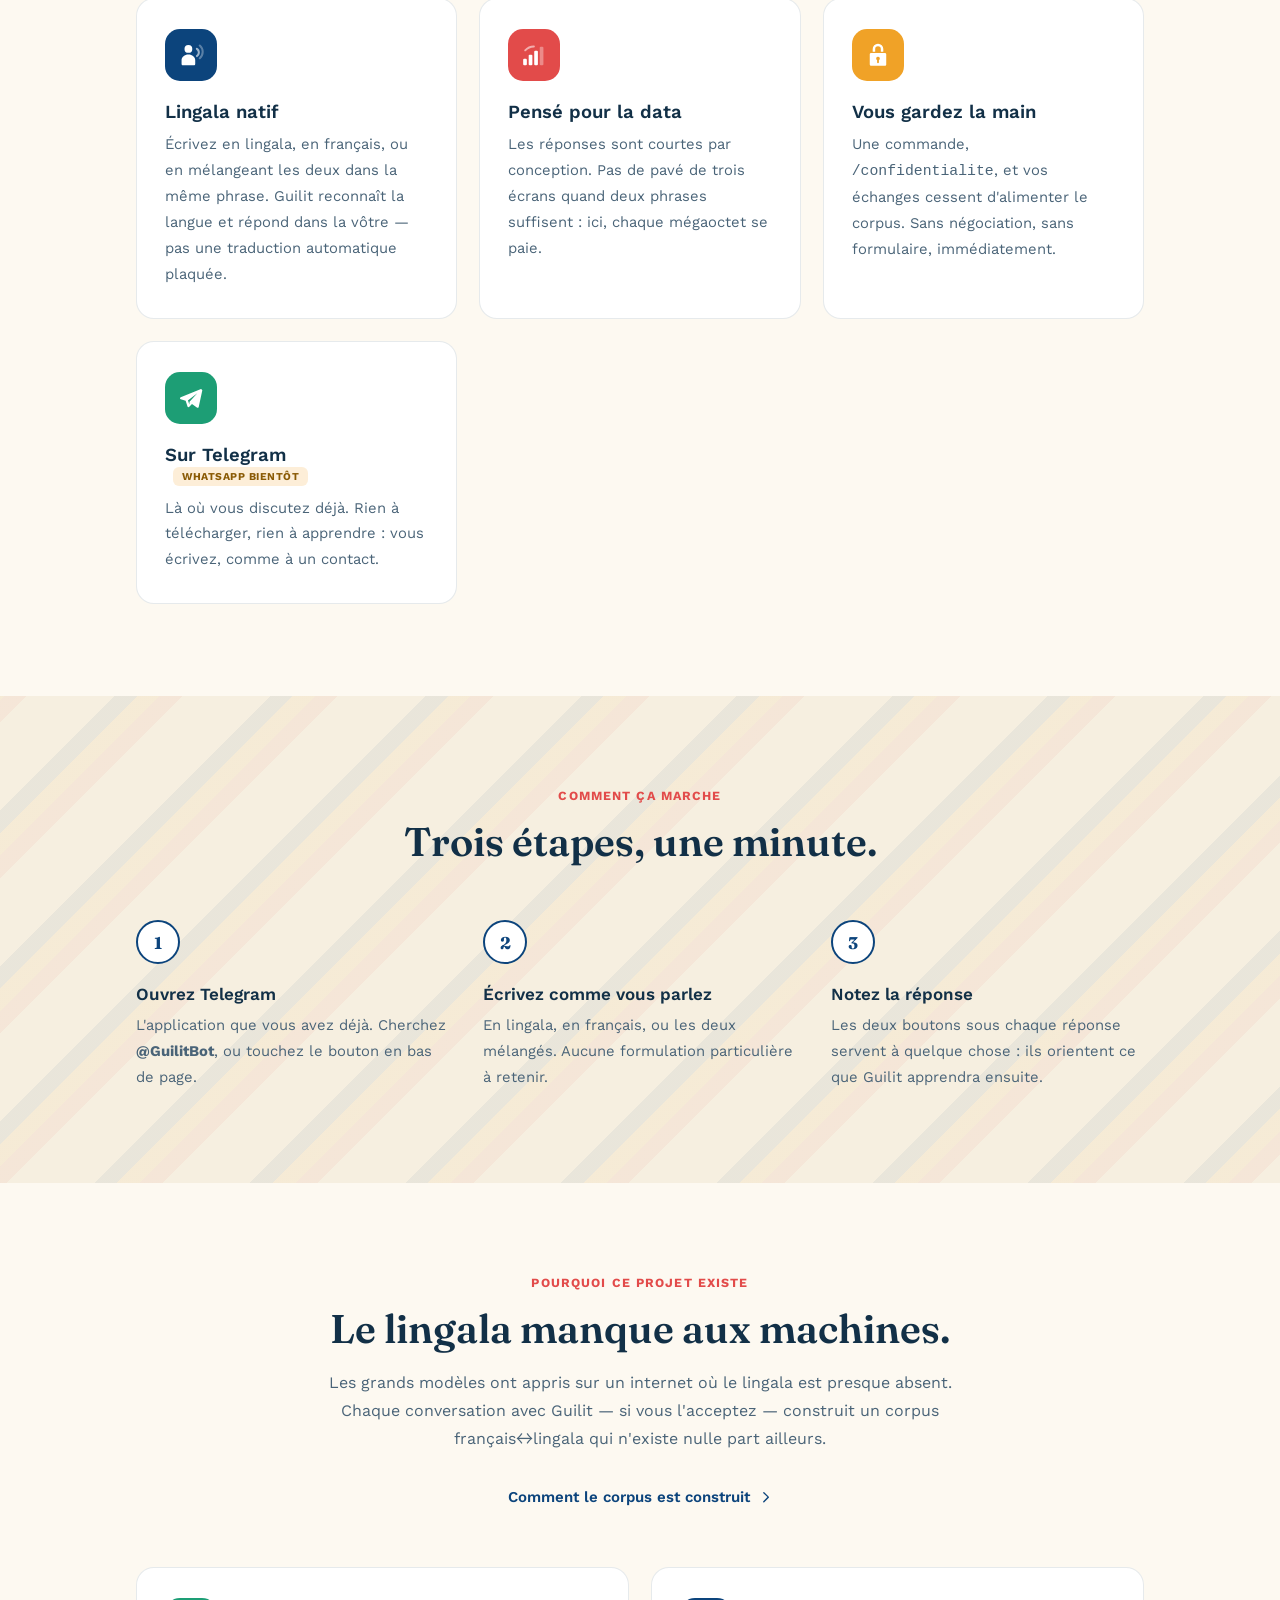
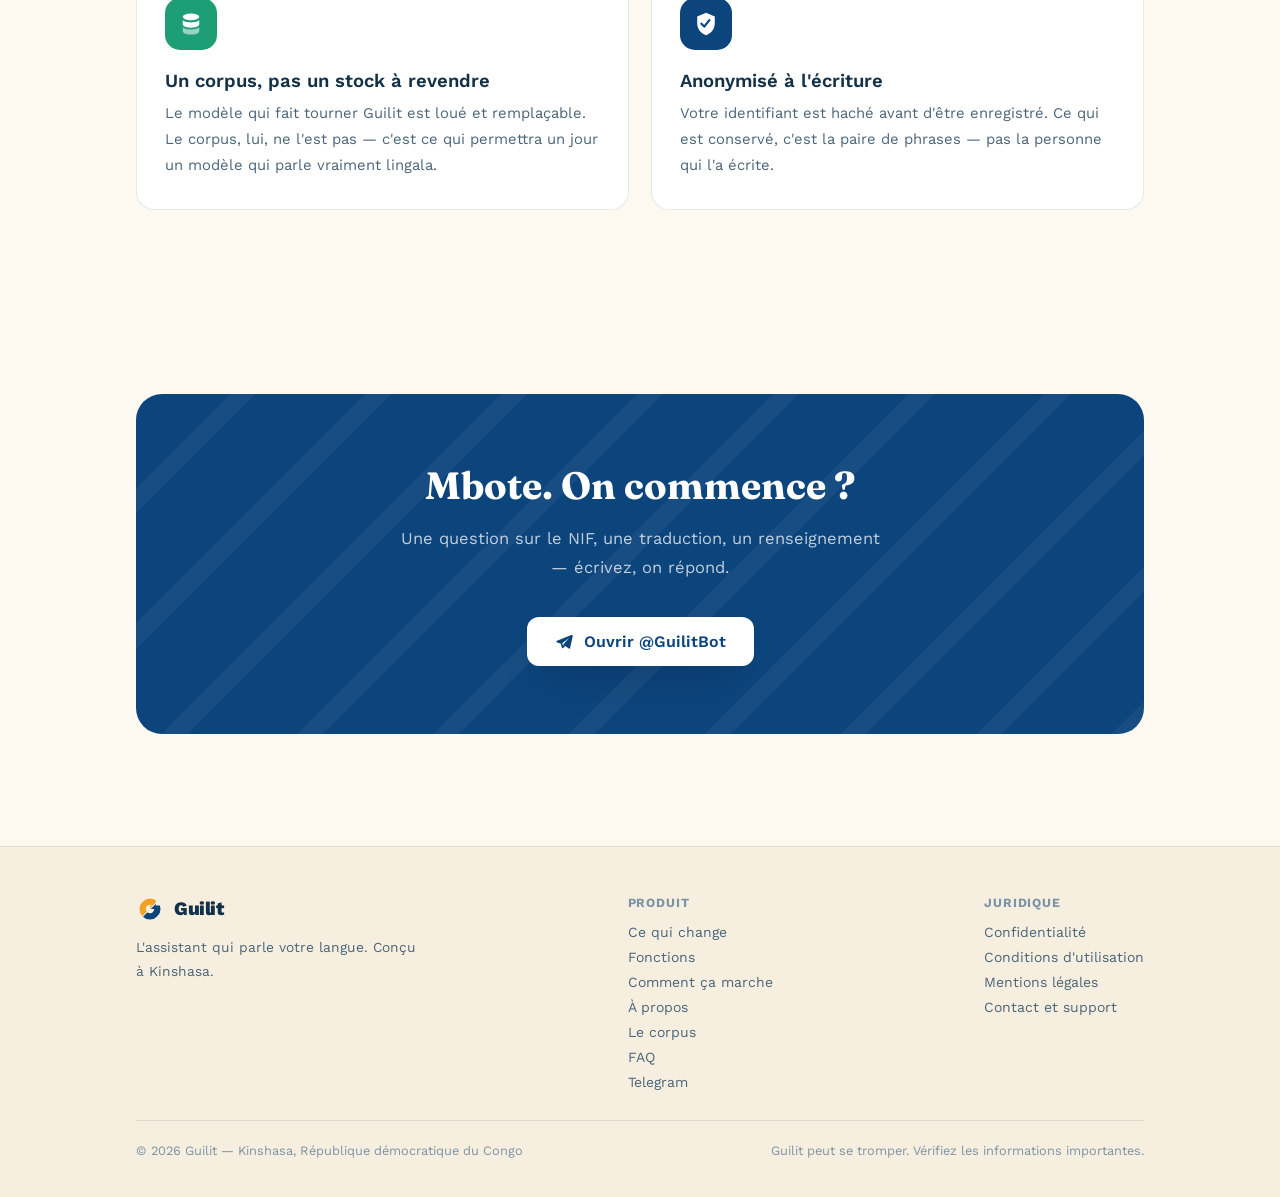
==== commit 9c178214: "Clarifie le role de Guilit et facilite le demarrage Telegram" ====
--- a/index.html
+++ b/index.html
@@ -143,7 +143,7 @@
       <li><a href="faq.html">FAQ</a></li>
       <li><a href="confidentialite.html">Confidentialité</a></li>
     </ul>
-    <a class="nav-cta" href="https://t.me/GuilitBot">
+    <a class="nav-cta" href="https://t.me/GuilitBot?start=site">
       <svg aria-hidden="true"><use href="#i-telegram"/></svg>
       Ouvrir sur Telegram
     </a>
@@ -157,19 +157,20 @@
     <h1>L'assistant qui parle <span class="accent">votre</span> langue.</h1>
     <p class="lede">
       Guilit répond en français et en lingala, directement dans Telegram.
-      Aucune application à installer, pensé pour un forfait data qui compte.
+      Pour expliquer, traduire, rédiger et s’orienter, avec des réponses courtes.
     </p>
     <div class="hero-ctas">
-      <a class="btn-primary" href="https://t.me/GuilitBot">
+      <a class="btn-primary" href="https://t.me/GuilitBot?start=site">
         <svg aria-hidden="true"><use href="#i-telegram"/></svg>
-        Essayer maintenant
+        Démarrer la démo
       </a>
       <a class="btn-secondary" href="#difference">Voir ce qui change</a>
     </div>
+    <p class="lingala-shortcut">Dans Telegram, appuyez sur « Démarrer ». Démo : 3 questions par jour.</p>
     <p class="lingala-shortcut"><a href="#lingala" lang="ln">Tanga na lingala</a></p>
     <div class="hero-trust">
       <span><svg aria-hidden="true"><use href="#i-check"/></svg> Gratuit pour commencer</span>
-      <span><svg aria-hidden="true"><use href="#i-check"/></svg> Aucune app à installer</span>
+      <span><svg aria-hidden="true"><use href="#i-check"/></svg> Dans Telegram</span>
       <span><svg aria-hidden="true"><use href="#i-check"/></svg> Réponses courtes, peu de data</span>
     </div>
 
@@ -223,7 +224,7 @@
       <article class="step">
         <h3>Ndenge ya kobanda</h3>
         <p>
-          Fungola Telegram mpe luka <a href="https://t.me/GuilitBot">@GuilitBot</a>.
+          Fungola Telegram mpe luka <a href="https://t.me/GuilitBot?start=site">@GuilitBot</a>.
           Fina <span lang="fr">« Démarrer »</span> to <span lang="en">« Start »</span>,
           mpe koma motuna na yo. Okoki kobanda kaka na « Mbote ».
         </p>
@@ -386,7 +387,7 @@
     <div class="cta-band reveal">
       <h2>Mbote. On commence ?</h2>
       <p>Une question sur le NIF, une traduction, un renseignement — écrivez, on répond.</p>
-      <a class="btn-primary" href="https://t.me/GuilitBot">
+      <a class="btn-primary" href="https://t.me/GuilitBot?start=site">
         <svg aria-hidden="true"><use href="#i-telegram"/></svg>
         Ouvrir @GuilitBot
       </a>
@@ -418,7 +419,7 @@
           <li><a href="a-propos.html">À propos</a></li>
           <li><a href="corpus.html">Le corpus</a></li>
           <li><a href="faq.html">FAQ</a></li>
-          <li><a href="https://t.me/GuilitBot">Telegram</a></li>
+          <li><a href="https://t.me/GuilitBot?start=site">Telegram</a></li>
         </ul>
       </div>
       <div class="footer-col">
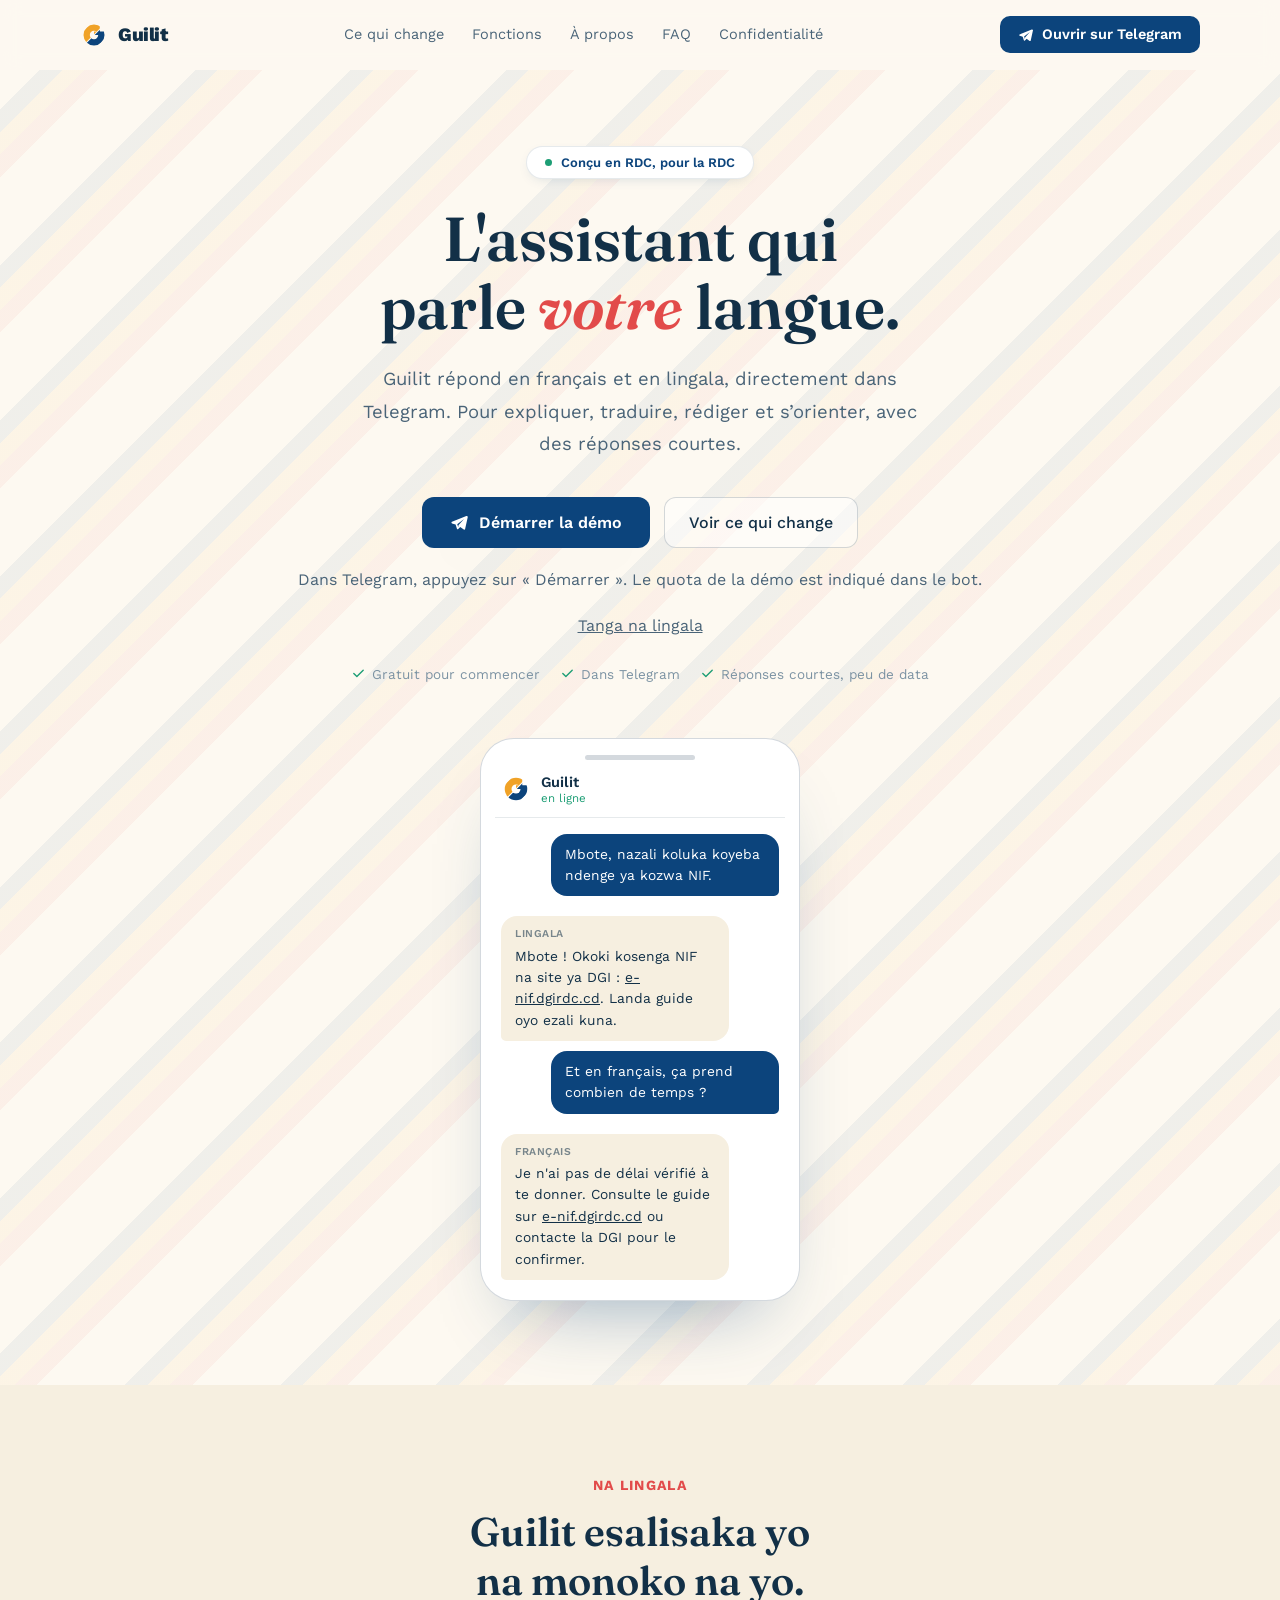
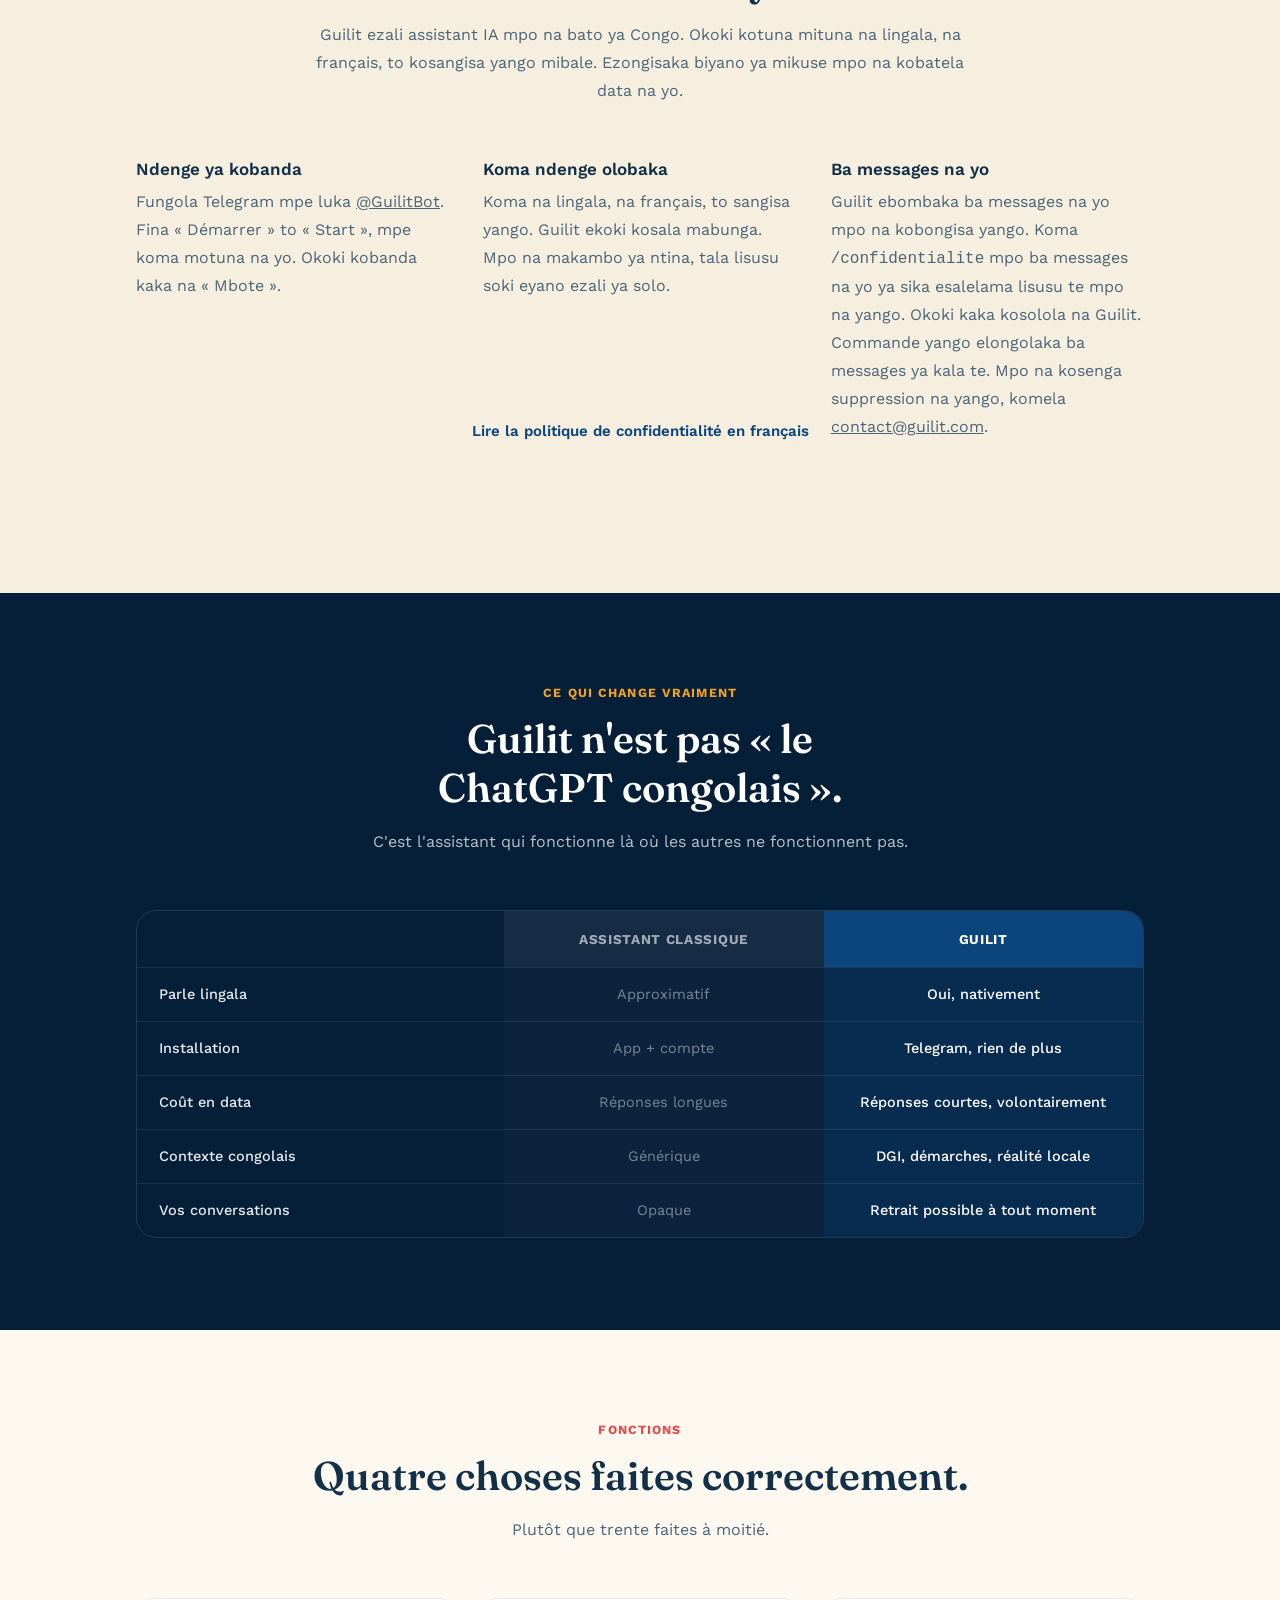
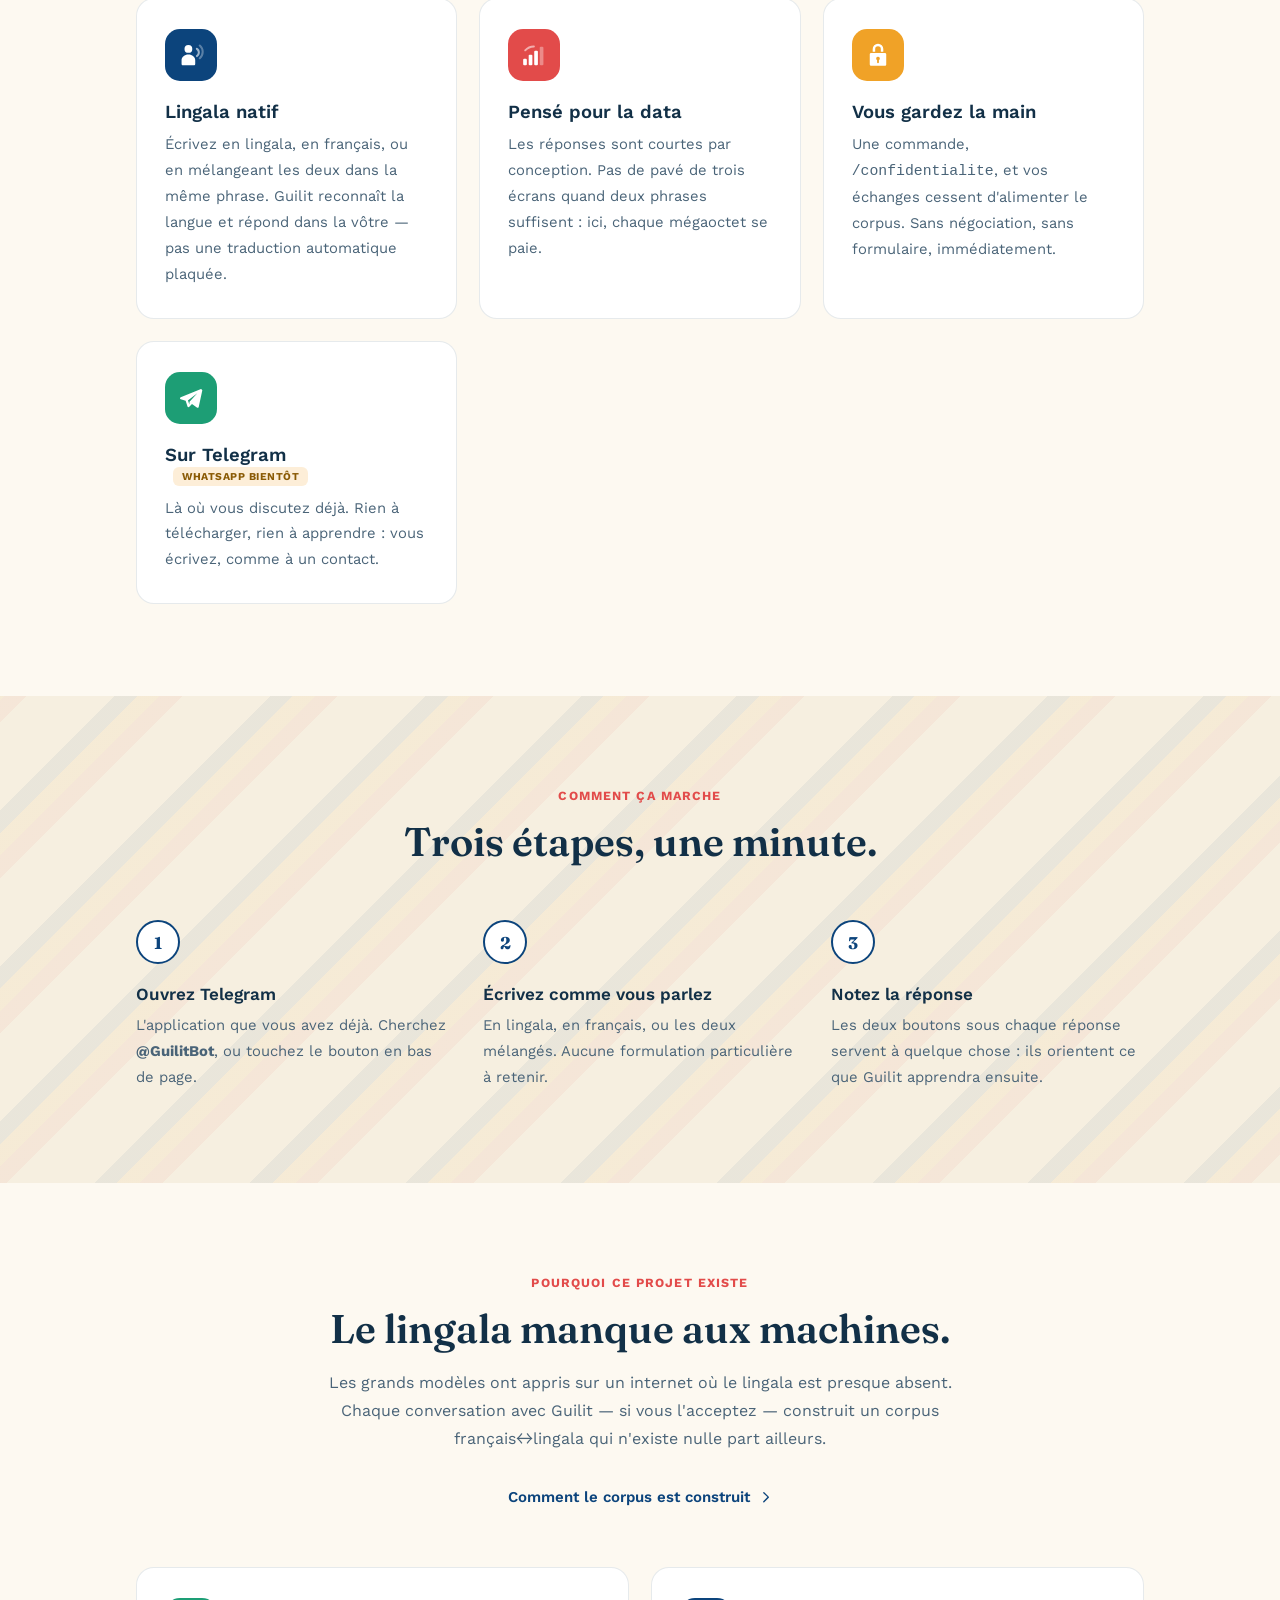
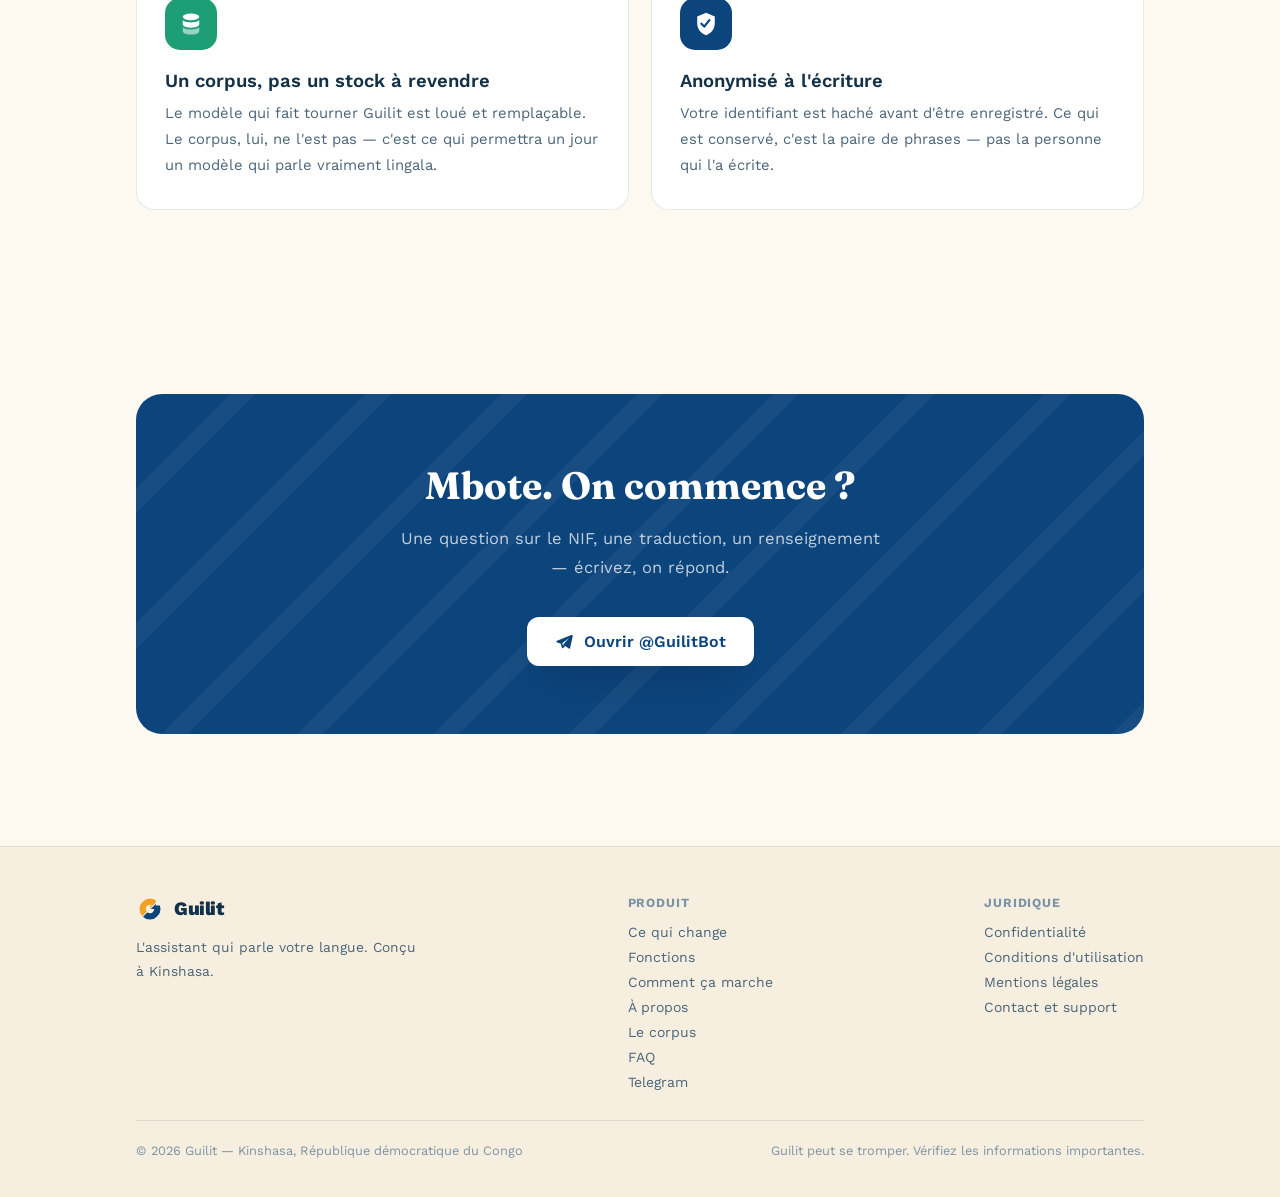
==== commit 0871b2c5: "Clarifie les publics et la vision multilingue de Guilit" ====
--- a/index.html
+++ b/index.html
@@ -166,7 +166,7 @@
       </a>
       <a class="btn-secondary" href="#difference">Voir ce qui change</a>
     </div>
-    <p class="lingala-shortcut">Dans Telegram, appuyez sur « Démarrer ». Démo : 3 questions par jour.</p>
+    <p class="lingala-shortcut">Dans Telegram, appuyez sur « Démarrer ». Le quota de la démo est indiqué dans le bot.</p>
     <p class="lingala-shortcut"><a href="#lingala" lang="ln">Tanga na lingala</a></p>
     <div class="hero-trust">
       <span><svg aria-hidden="true"><use href="#i-check"/></svg> Gratuit pour commencer</span>
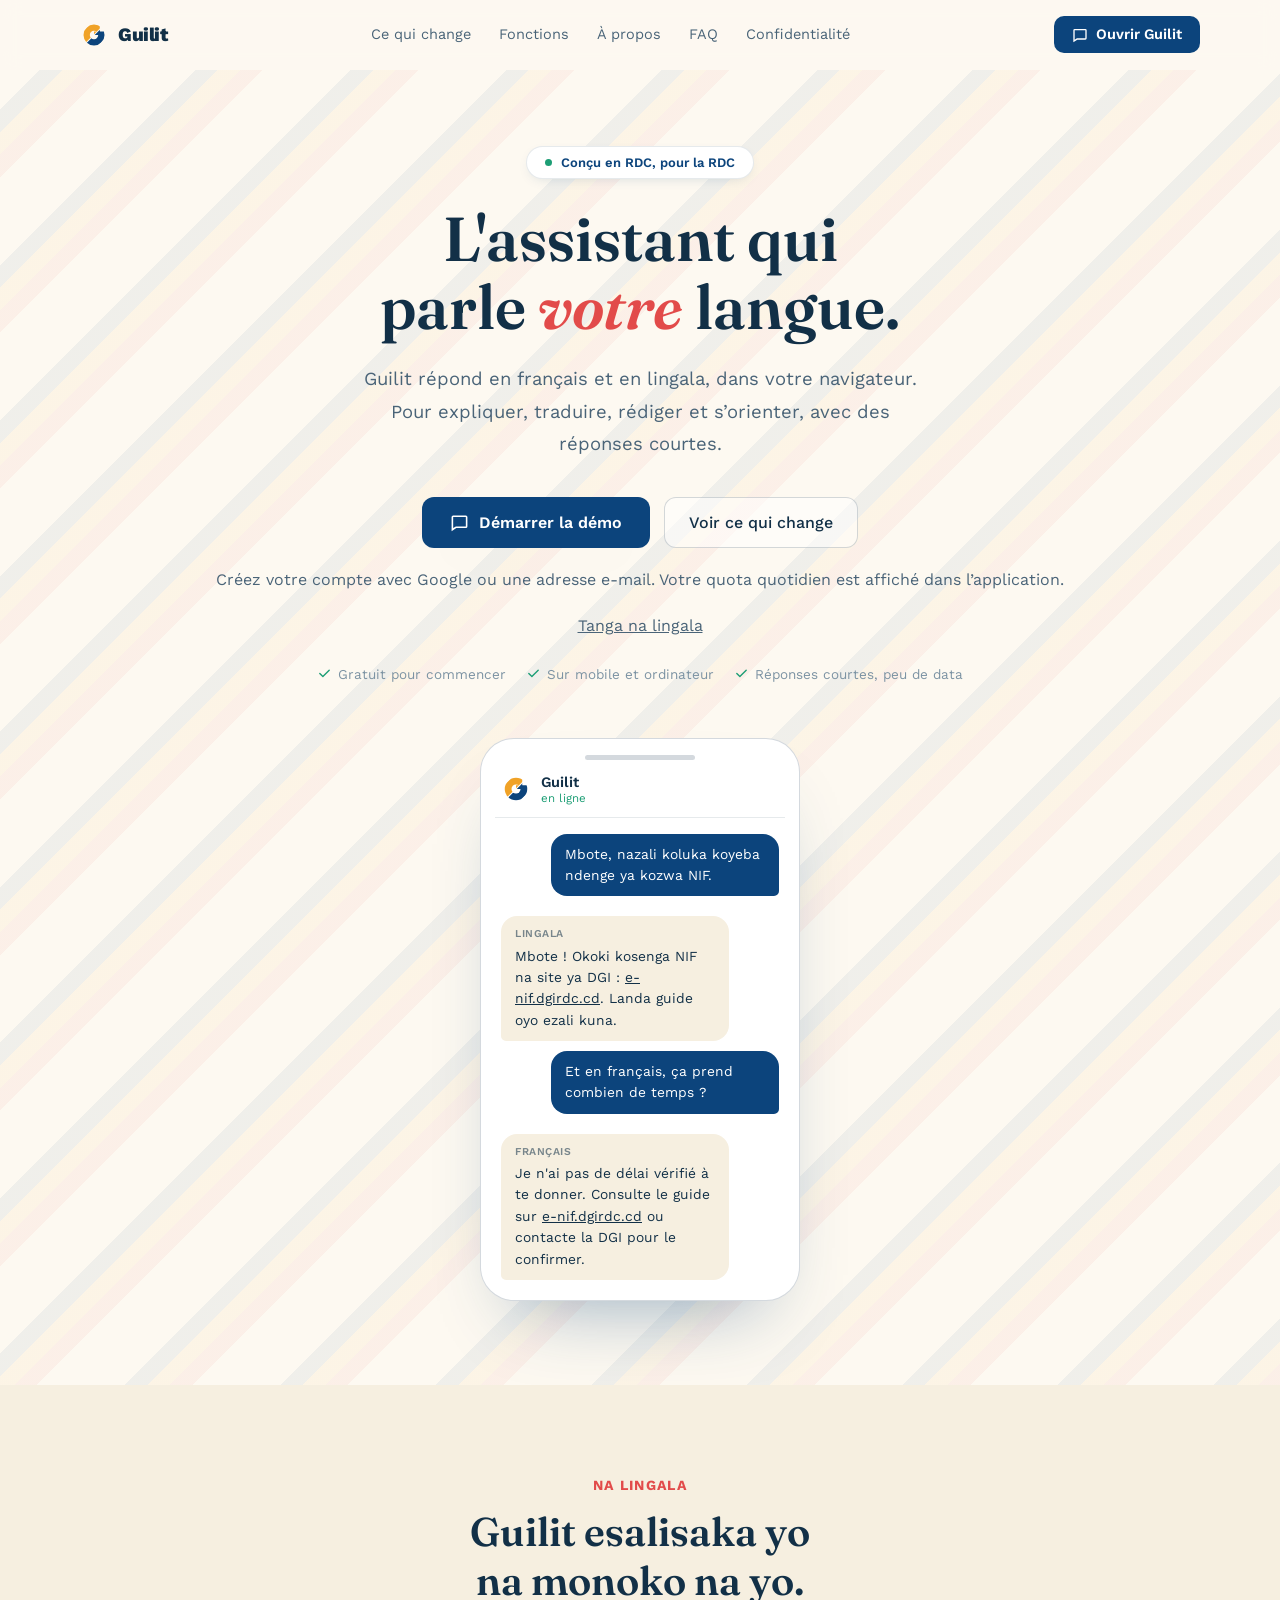
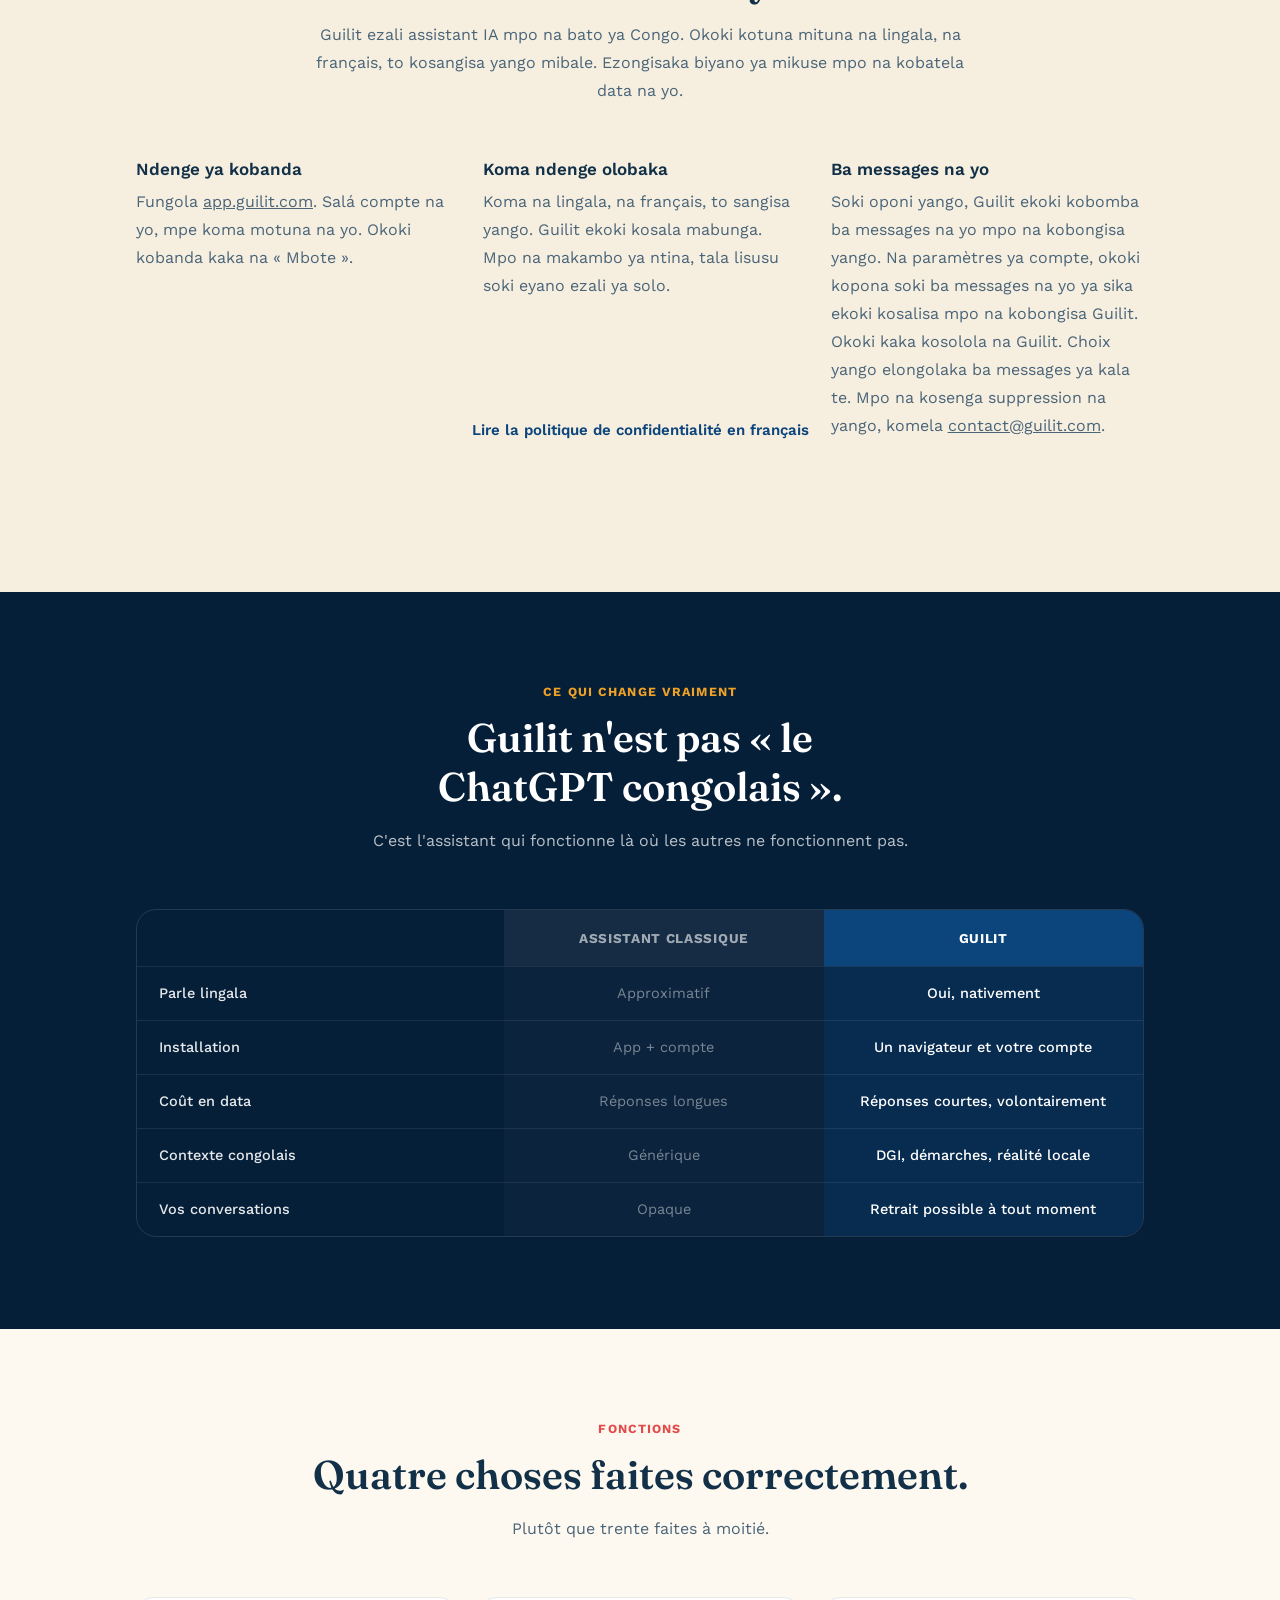
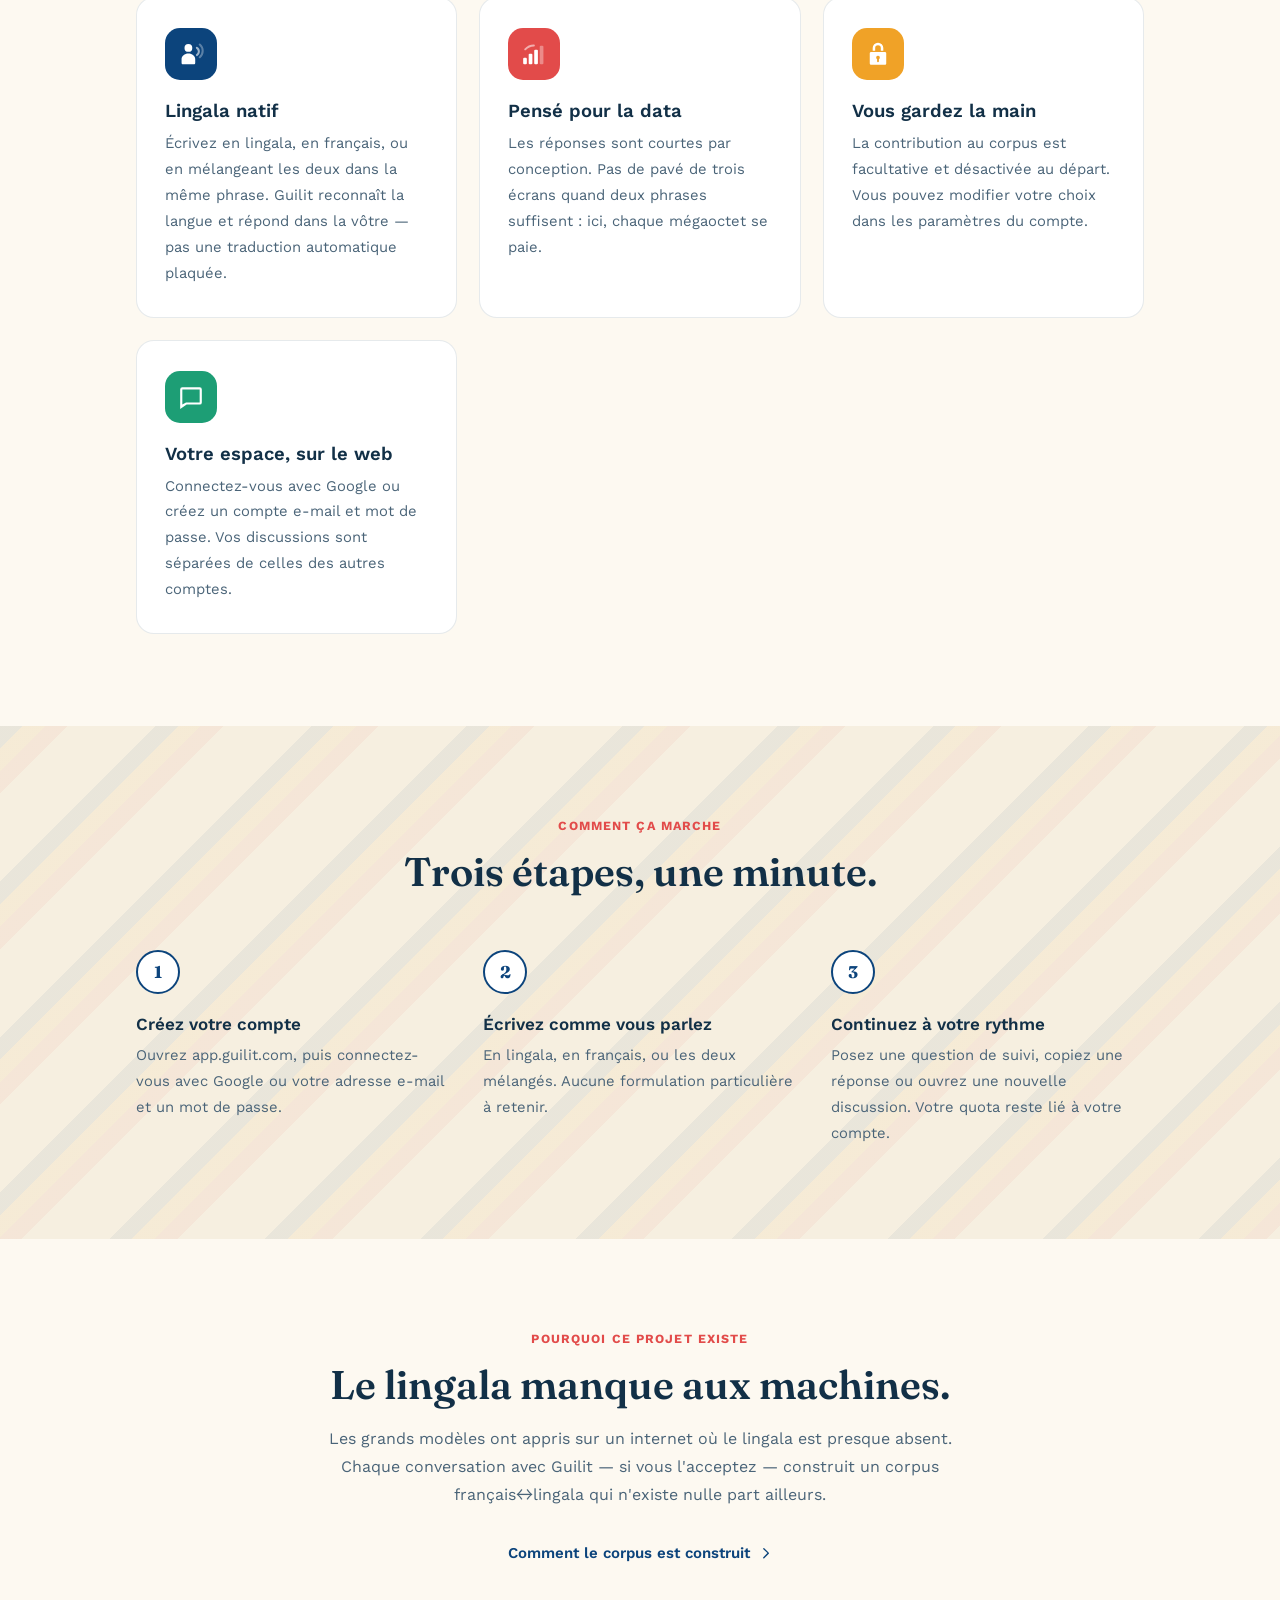
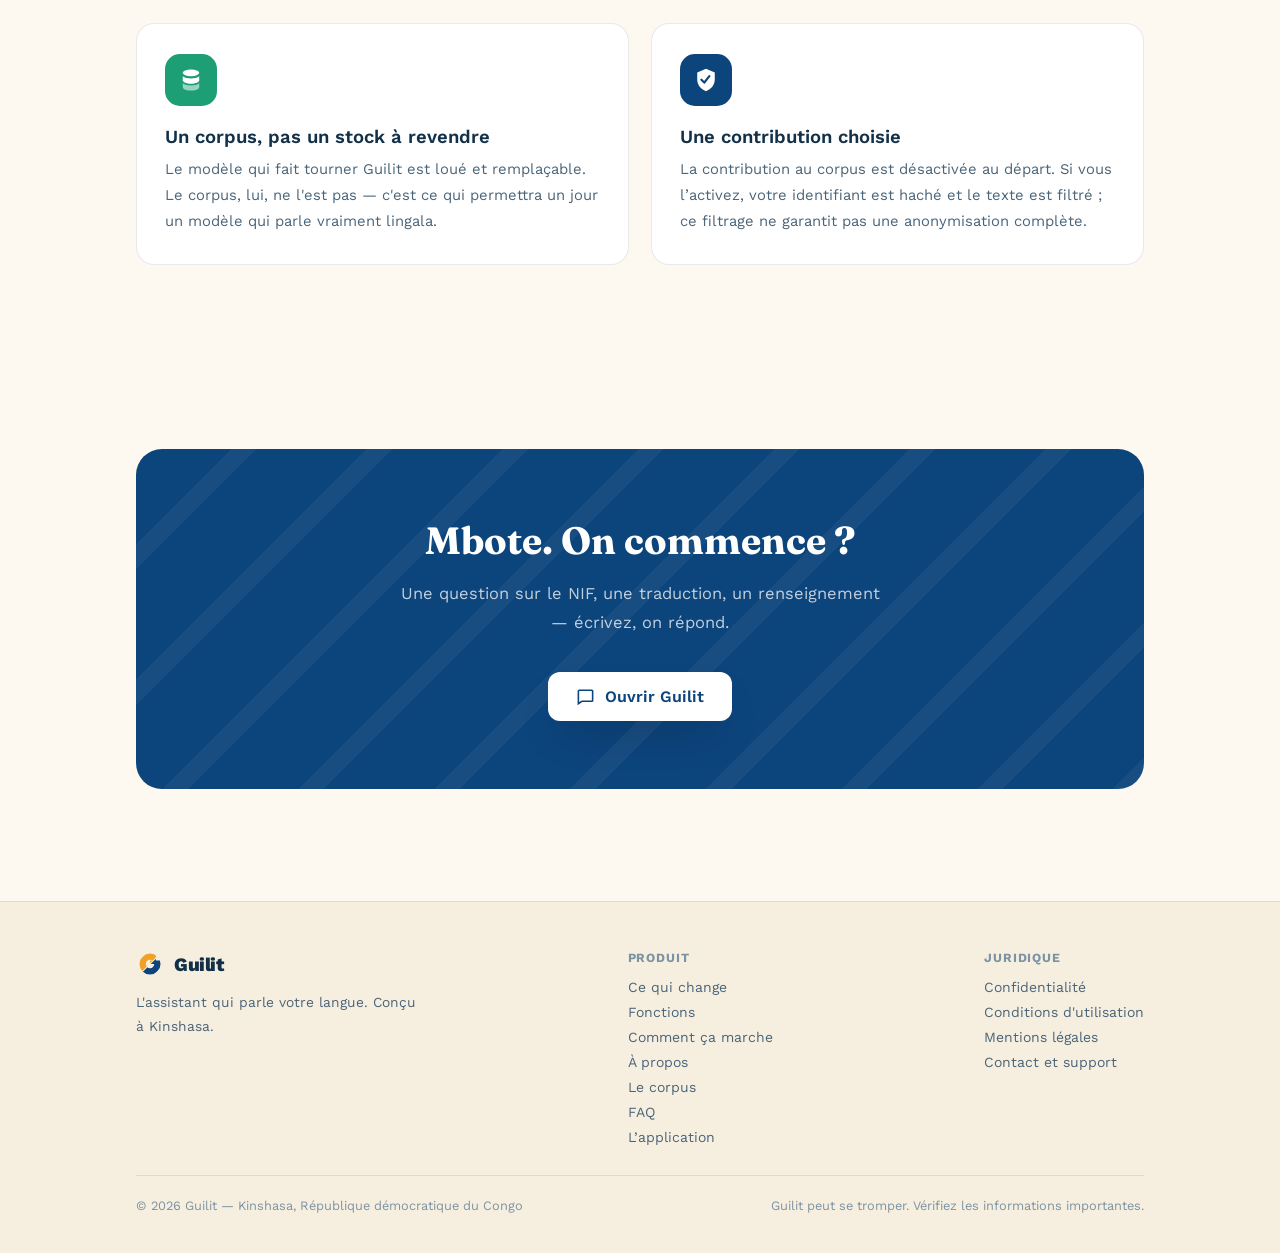
==== commit 9dfe761d: "Dirige Guilit vers son application web" ====
--- a/index.html
+++ b/index.html
@@ -4,22 +4,22 @@
 <meta charset="UTF-8">
 <meta name="viewport" content="width=device-width, initial-scale=1.0">
 <title>Guilit — l'assistant qui parle votre langue</title>
-<meta name="description" content="Guilit répond en français et en lingala, directement sur Telegram, sans application à installer. Pensé pour la RDC.">
+<meta name="description" content="Guilit répond en français et en lingala, sur app.guilit.com, avec un compte Google ou e-mail. Pensé pour la RDC.">
 <link rel="canonical" href="https://guilit.com/">
 <meta name="theme-color" content="#0C447C">
 <link rel="icon" href="favicon.svg" type="image/svg+xml">
 <link rel="apple-touch-icon" href="apple-touch-icon.png">
-<!-- Aperçu au partage (WhatsApp, Telegram, Facebook, X, LinkedIn) -->
+<!-- Aperçu au partage -->
 <meta property="og:type" content="website">
 <meta property="og:site_name" content="Guilit">
 <meta property="og:locale" content="fr_CD">
 <meta property="og:url" content="https://guilit.com/">
 <meta property="og:title" content="Guilit — l&#x27;assistant qui parle votre langue">
-<meta property="og:description" content="Guilit répond en français et en lingala, directement sur Telegram, sans application à installer. Pensé pour la RDC.">
+<meta property="og:description" content="Guilit répond en français et en lingala, sur app.guilit.com, avec un compte Google ou e-mail. Pensé pour la RDC.">
 <meta property="og:image" content="https://guilit.com/og-image.png">
 <meta property="og:image:width" content="1200">
 <meta property="og:image:height" content="630">
-<meta property="og:image:alt" content="Guilit, l'assistant qui parle votre langue : français et lingala sur Telegram">
+<meta property="og:image:alt" content="Guilit, l'assistant qui parle votre langue : français et lingala sur le web">
 <meta name="twitter:card" content="summary_large_image">
 <link rel="preconnect" href="https://fonts.googleapis.com">
 <link rel="preconnect" href="https://fonts.gstatic.com" crossorigin>
@@ -44,10 +44,8 @@
     <rect x="60" y="45" width="25" height="15" fill="white"/>
   </mask>
 
-  <!-- Telegram : l'avion en papier, avec le repli d'aile caractéristique -->
-  <symbol id="i-telegram" viewBox="0 0 24 24">
-    <path d="M21.94 4.04a1.2 1.2 0 0 0-1.28-.17L2.5 11.2c-.9.36-.86 1.65.06 1.95l4.5 1.47 1.7 5.16c.24.72 1.16.92 1.68.37l2.47-2.6 4.5 3.3c.63.46 1.53.13 1.7-.64l3.2-14.6a1.2 1.2 0 0 0-.37-1.57ZM9.1 14.2l8.7-6.6-6.9 7.6c-.15.17-.24.38-.26.6l-.2 2.2-1.05-3.2a.9.9 0 0 0-.29-.6Z"/>
-  </symbol>
+  <!-- Accès au chat -->
+  <symbol id="i-chat" viewBox="0 0 24 24"><path d="M4 3h16a2 2 0 0 1 2 2v12a2 2 0 0 1-2 2H8l-6 4V5a2 2 0 0 1 2-2zm0 2v14l3.4-2H20V5H4z"/></symbol>
 
   <!-- Cadenas : anse, corps plein, pêne central -->
   <symbol id="i-lock" viewBox="0 0 24 24">
@@ -143,9 +141,9 @@
       <li><a href="faq.html">FAQ</a></li>
       <li><a href="confidentialite.html">Confidentialité</a></li>
     </ul>
-    <a class="nav-cta" href="https://t.me/GuilitBot?start=site">
-      <svg aria-hidden="true"><use href="#i-telegram"/></svg>
-      Ouvrir sur Telegram
+    <a class="nav-cta" href="https://app.guilit.com">
+      <svg aria-hidden="true"><use href="#i-chat"/></svg>
+      Ouvrir Guilit
     </a>
   </div>
 </nav>
@@ -156,21 +154,21 @@
     <span class="eyebrow"><i class="dot"></i> Conçu en RDC, pour la RDC</span>
     <h1>L'assistant qui parle <span class="accent">votre</span> langue.</h1>
     <p class="lede">
-      Guilit répond en français et en lingala, directement dans Telegram.
+      Guilit répond en français et en lingala, dans votre navigateur.
       Pour expliquer, traduire, rédiger et s’orienter, avec des réponses courtes.
     </p>
     <div class="hero-ctas">
-      <a class="btn-primary" href="https://t.me/GuilitBot?start=site">
-        <svg aria-hidden="true"><use href="#i-telegram"/></svg>
+      <a class="btn-primary" href="https://app.guilit.com">
+        <svg aria-hidden="true"><use href="#i-chat"/></svg>
         Démarrer la démo
       </a>
       <a class="btn-secondary" href="#difference">Voir ce qui change</a>
     </div>
-    <p class="lingala-shortcut">Dans Telegram, appuyez sur « Démarrer ». Le quota de la démo est indiqué dans le bot.</p>
+    <p class="lingala-shortcut">Créez votre compte avec Google ou une adresse e-mail. Votre quota quotidien est affiché dans l’application.</p>
     <p class="lingala-shortcut"><a href="#lingala" lang="ln">Tanga na lingala</a></p>
     <div class="hero-trust">
       <span><svg aria-hidden="true"><use href="#i-check"/></svg> Gratuit pour commencer</span>
-      <span><svg aria-hidden="true"><use href="#i-check"/></svg> Dans Telegram</span>
+      <span><svg aria-hidden="true"><use href="#i-check"/></svg> Sur mobile et ordinateur</span>
       <span><svg aria-hidden="true"><use href="#i-check"/></svg> Réponses courtes, peu de data</span>
     </div>
 
@@ -224,9 +222,8 @@
       <article class="step">
         <h3>Ndenge ya kobanda</h3>
         <p>
-          Fungola Telegram mpe luka <a href="https://t.me/GuilitBot?start=site">@GuilitBot</a>.
-          Fina <span lang="fr">« Démarrer »</span> to <span lang="en">« Start »</span>,
-          mpe koma motuna na yo. Okoki kobanda kaka na « Mbote ».
+          Fungola <a href="https://app.guilit.com">app.guilit.com</a>.
+          Salá compte na yo, mpe koma motuna na yo. Okoki kobanda kaka na « Mbote ».
         </p>
       </article>
       <article class="step">
@@ -239,9 +236,9 @@
       <article class="step">
         <h3>Ba messages na yo</h3>
         <p>
-          Guilit ebombaka ba messages na yo mpo na kobongisa yango.
-          Koma <code>/confidentialite</code> mpo ba messages na yo ya sika esalelama lisusu te mpo na yango.
-          Okoki kaka kosolola na Guilit. Commande yango elongolaka ba messages ya kala te.
+          Soki oponi yango, Guilit ekoki kobomba ba messages na yo mpo na kobongisa yango.
+          Na paramètres ya compte, okoki kopona soki ba messages na yo ya sika ekoki kosalisa mpo na kobongisa Guilit.
+          Okoki kaka kosolola na Guilit. Choix yango elongolaka ba messages ya kala te.
           Mpo na kosenga suppression na yango, komela <a href="mailto:contact@guilit.com">contact@guilit.com</a>.
         </p>
       </article>
@@ -271,7 +268,7 @@
 
       <div class="label row-sep">Installation</div>
       <div class="them-cell row-sep">App + compte</div>
-      <div class="us-cell row-sep">Telegram, rien de plus</div>
+      <div class="us-cell row-sep">Un navigateur et votre compte</div>
 
       <div class="label row-sep">Coût en data</div>
       <div class="them-cell row-sep">Réponses longues</div>
@@ -313,13 +310,13 @@
       <article class="feature-card" style="--accent-c:var(--ochre);">
         <div class="feature-icon"><svg aria-hidden="true"><use href="#i-lock"/></svg></div>
         <h3>Vous gardez la main</h3>
-        <p>Une commande, <code>/confidentialite</code>, et vos échanges cessent d'alimenter le corpus. Sans négociation, sans formulaire, immédiatement.</p>
+        <p>La contribution au corpus est facultative et désactivée au départ. Vous pouvez modifier votre choix dans les paramètres du compte.</p>
       </article>
 
       <article class="feature-card" style="--accent-c:var(--teal);">
-        <div class="feature-icon"><svg aria-hidden="true"><use href="#i-telegram"/></svg></div>
-        <h3>Sur Telegram <span class="tag-soon">WhatsApp bientôt</span></h3>
-        <p>Là où vous discutez déjà. Rien à télécharger, rien à apprendre : vous écrivez, comme à un contact.</p>
+        <div class="feature-icon"><svg aria-hidden="true"><use href="#i-chat"/></svg></div>
+        <h3>Votre espace, sur le web</h3>
+        <p>Connectez-vous avec Google ou créez un compte e-mail et mot de passe. Vos discussions sont séparées de celles des autres comptes.</p>
       </article>
 
     </div>
@@ -336,8 +333,8 @@
     <div class="steps reveal-stagger">
       <div class="step">
         <div class="step-num">1</div>
-        <h3>Ouvrez Telegram</h3>
-        <p>L'application que vous avez déjà. Cherchez <strong>@GuilitBot</strong>, ou touchez le bouton en bas de page.</p>
+        <h3>Créez votre compte</h3>
+        <p>Ouvrez app.guilit.com, puis connectez-vous avec Google ou votre adresse e-mail et un mot de passe.</p>
       </div>
       <div class="step">
         <div class="step-num">2</div>
@@ -346,8 +343,8 @@
       </div>
       <div class="step">
         <div class="step-num">3</div>
-        <h3>Notez la réponse</h3>
-        <p>Les deux boutons sous chaque réponse servent à quelque chose : ils orientent ce que Guilit apprendra ensuite.</p>
+        <h3>Continuez à votre rythme</h3>
+        <p>Posez une question de suivi, copiez une réponse ou ouvrez une nouvelle discussion. Votre quota reste lié à votre compte.</p>
       </div>
     </div>
   </div>
@@ -374,8 +371,8 @@
       </article>
       <article class="feature-card" style="--accent-c:var(--navy);">
         <div class="feature-icon"><svg aria-hidden="true"><use href="#i-shield"/></svg></div>
-        <h3>Anonymisé à l'écriture</h3>
-        <p>Votre identifiant est haché avant d'être enregistré. Ce qui est conservé, c'est la paire de phrases — pas la personne qui l'a écrite.</p>
+        <h3>Une contribution choisie</h3>
+        <p>La contribution au corpus est désactivée au départ. Si vous l’activez, votre identifiant est haché et le texte est filtré ; ce filtrage ne garantit pas une anonymisation complète.</p>
       </article>
     </div>
   </div>
@@ -387,9 +384,9 @@
     <div class="cta-band reveal">
       <h2>Mbote. On commence ?</h2>
       <p>Une question sur le NIF, une traduction, un renseignement — écrivez, on répond.</p>
-      <a class="btn-primary" href="https://t.me/GuilitBot?start=site">
-        <svg aria-hidden="true"><use href="#i-telegram"/></svg>
-        Ouvrir @GuilitBot
+      <a class="btn-primary" href="https://app.guilit.com">
+        <svg aria-hidden="true"><use href="#i-chat"/></svg>
+        Ouvrir Guilit
       </a>
     </div>
   </div>
@@ -419,7 +416,7 @@
           <li><a href="a-propos.html">À propos</a></li>
           <li><a href="corpus.html">Le corpus</a></li>
           <li><a href="faq.html">FAQ</a></li>
-          <li><a href="https://t.me/GuilitBot?start=site">Telegram</a></li>
+          <li><a href="https://app.guilit.com">L’application</a></li>
         </ul>
       </div>
       <div class="footer-col">
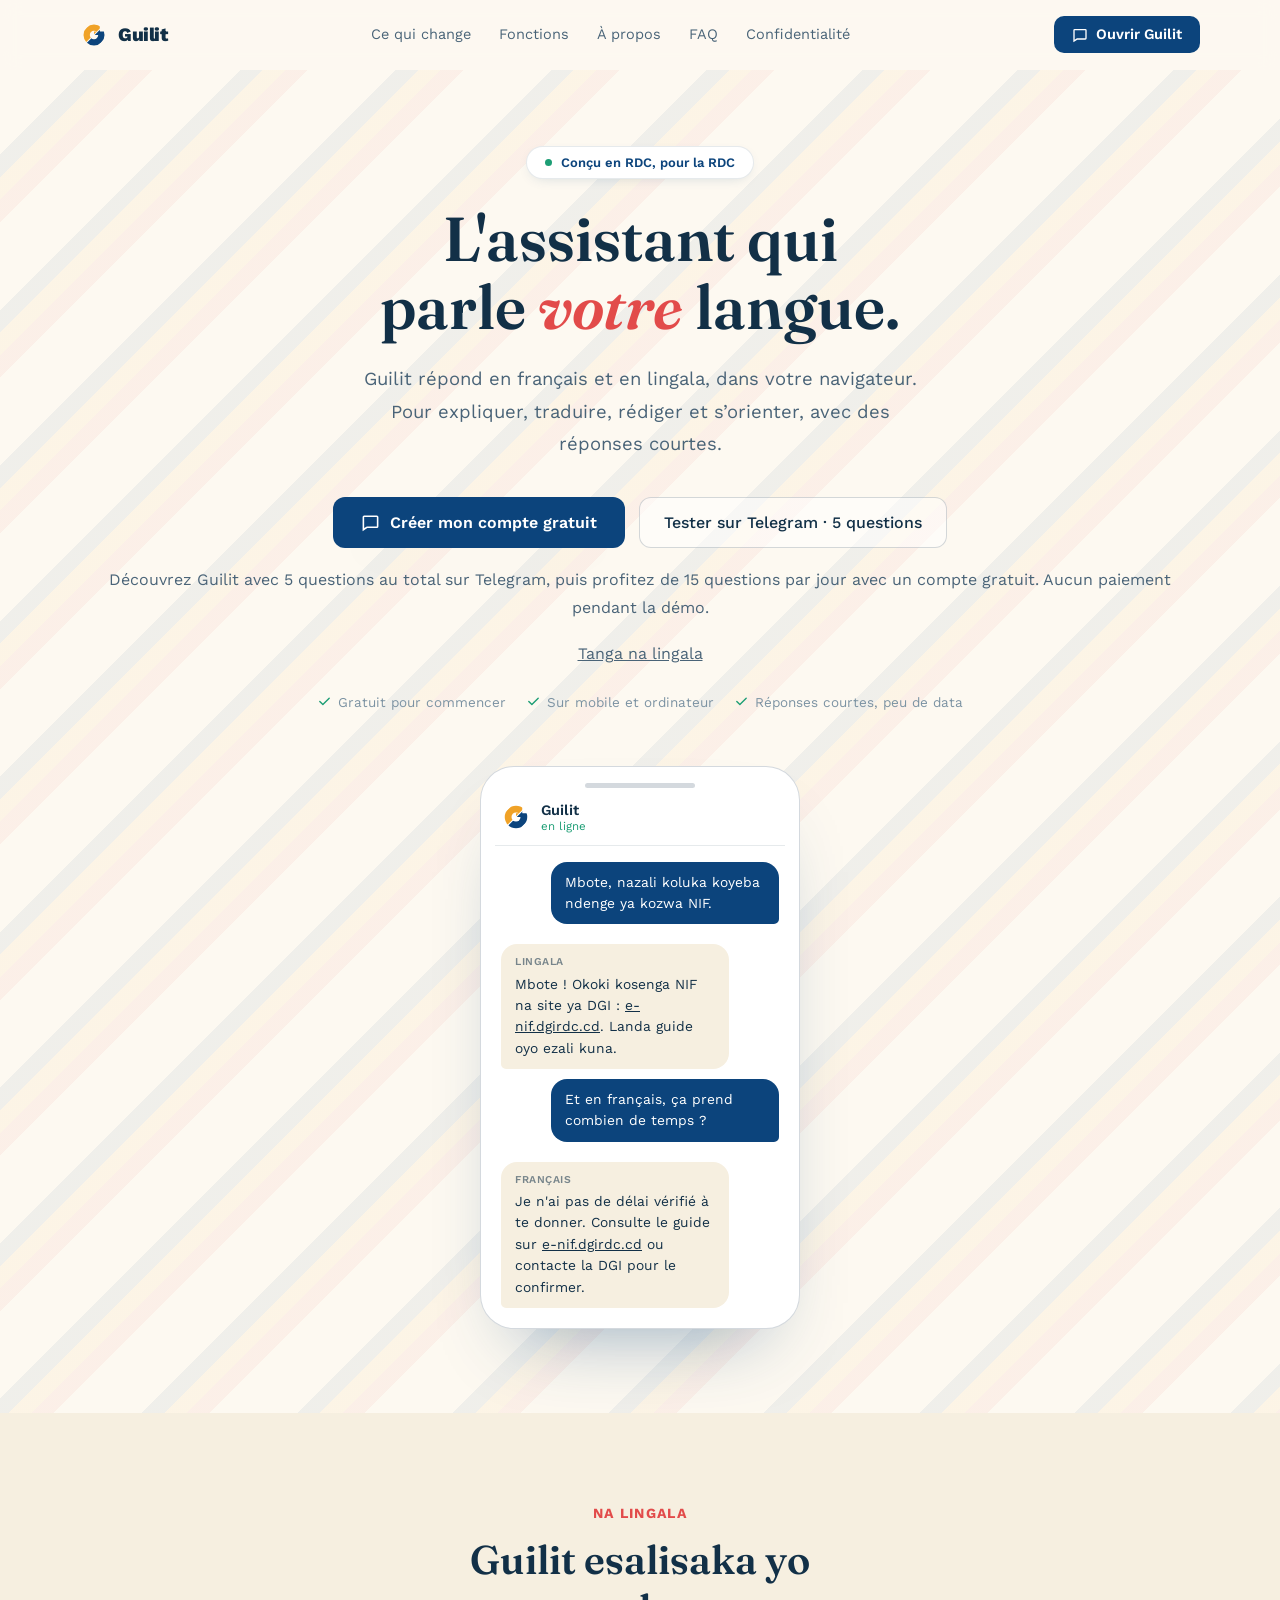
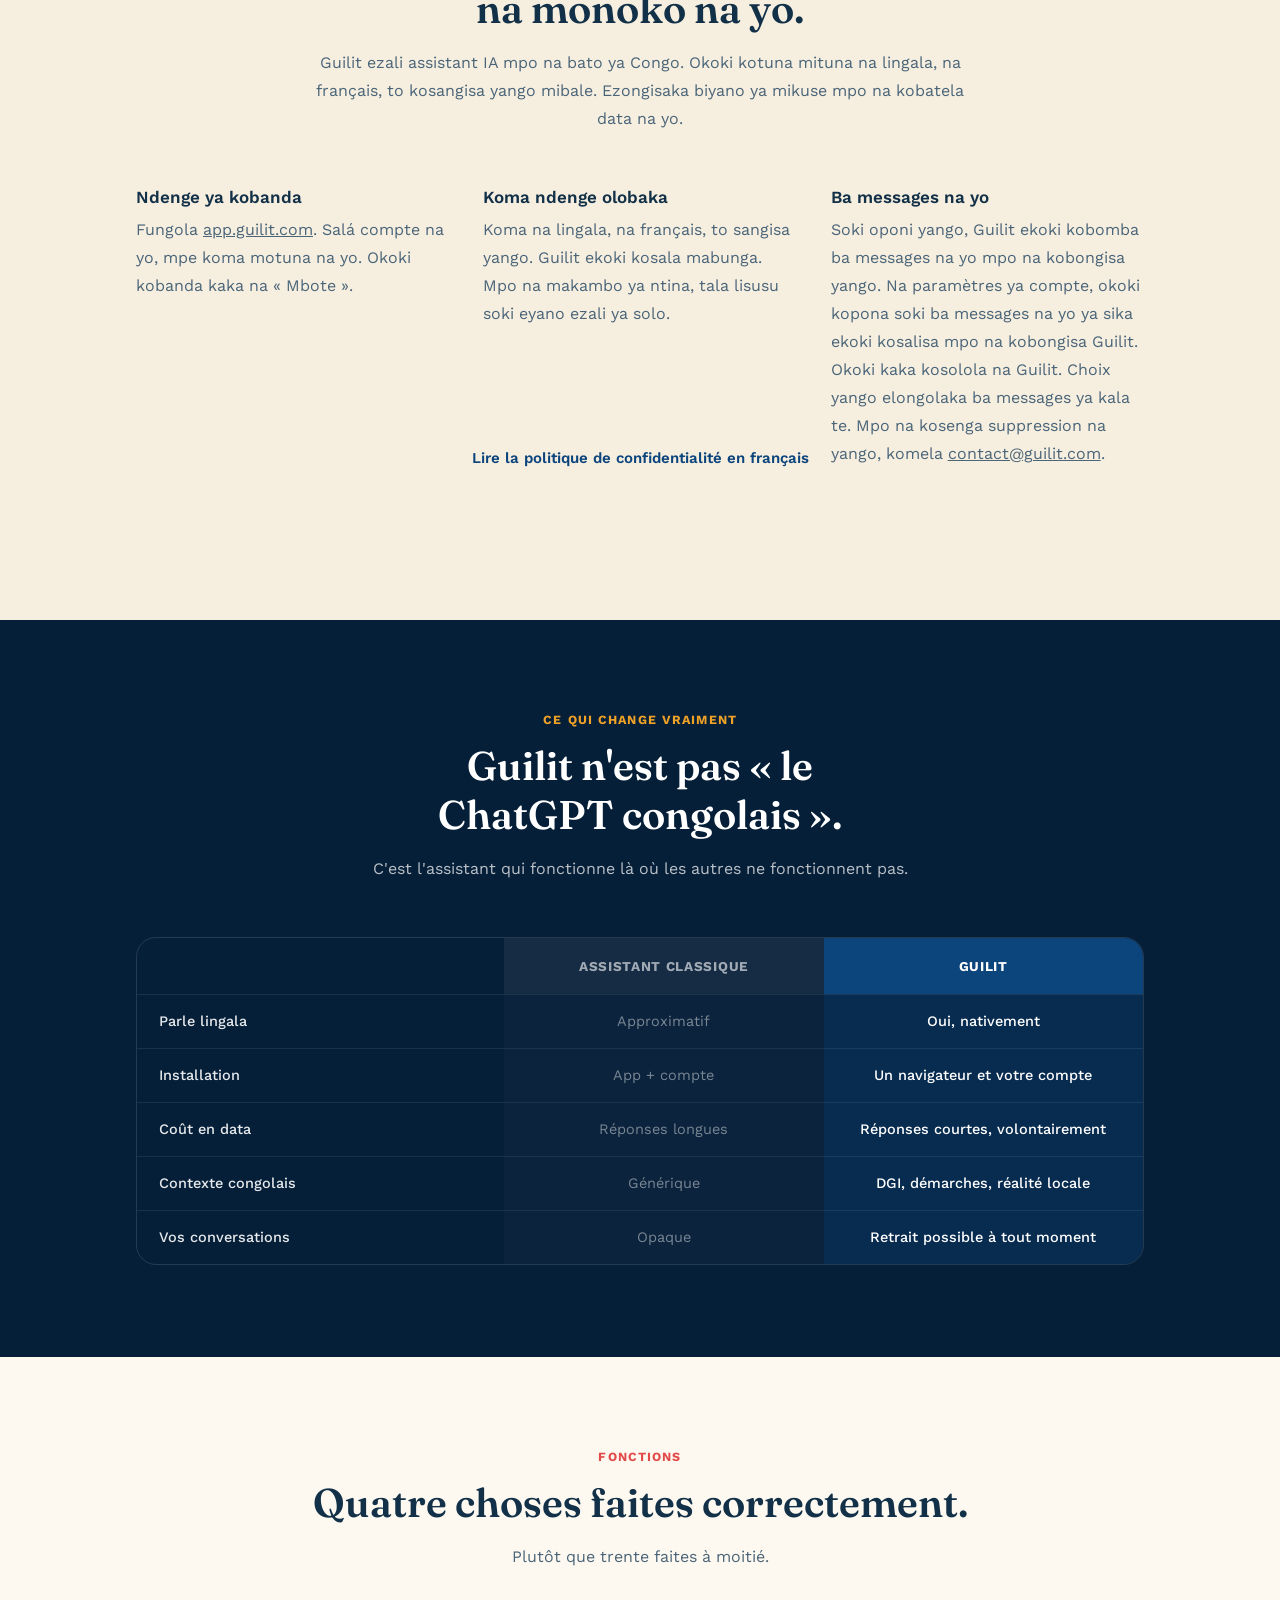
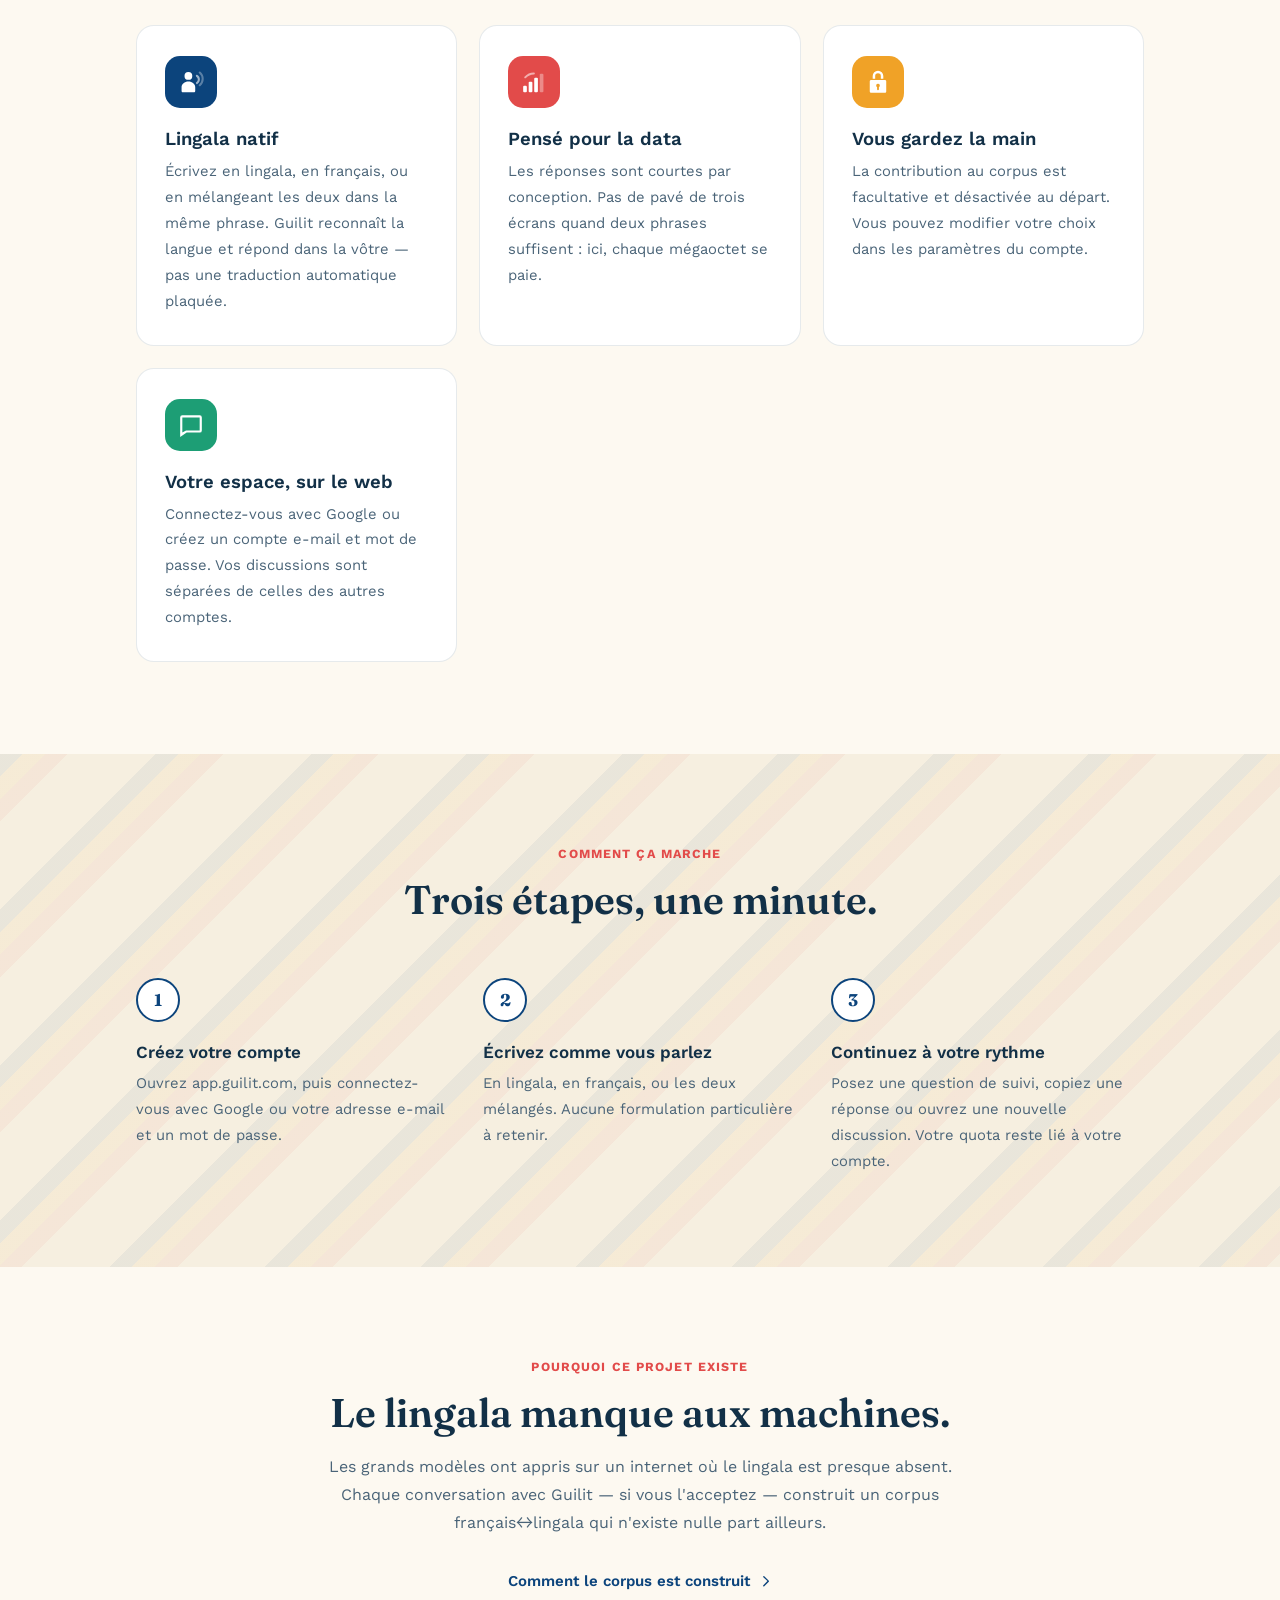
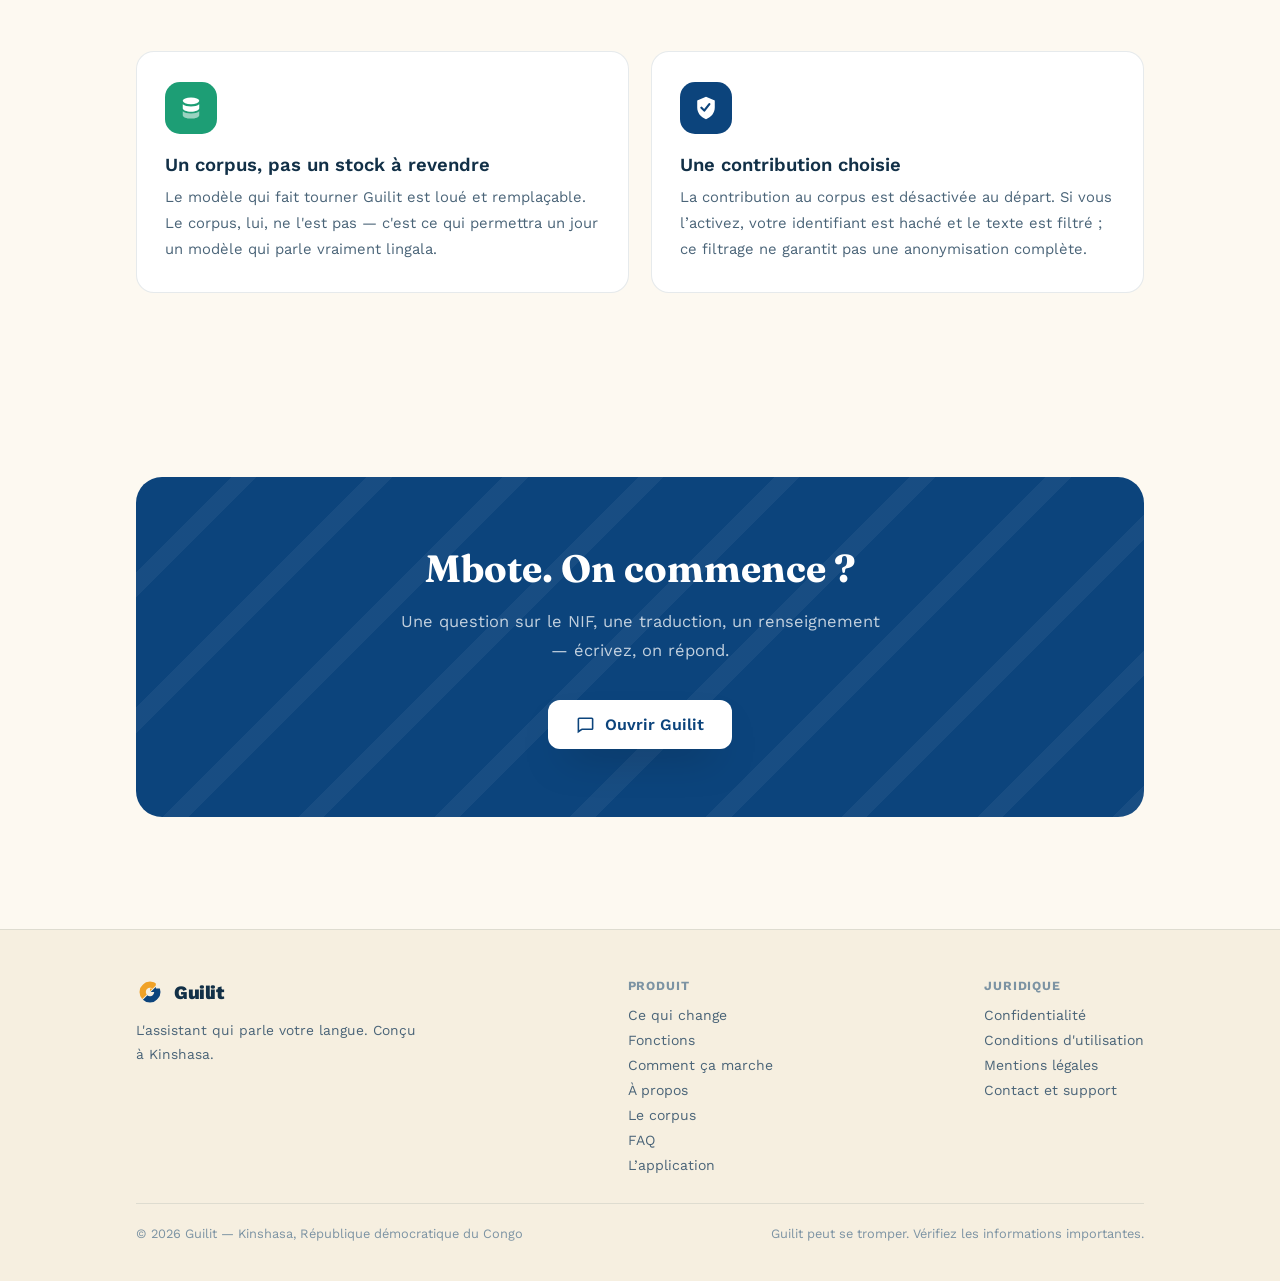
==== commit 76c55ffd: "Presente la decouverte Telegram puis le compte gratuit Guilit" ====
--- a/index.html
+++ b/index.html
@@ -158,13 +158,13 @@
       Pour expliquer, traduire, rédiger et s’orienter, avec des réponses courtes.
     </p>
     <div class="hero-ctas">
-      <a class="btn-primary" href="https://app.guilit.com">
+      <a class="btn-primary" href="https://app.guilit.com/?mode=register">
         <svg aria-hidden="true"><use href="#i-chat"/></svg>
-        Démarrer la démo
+        Créer mon compte gratuit
       </a>
-      <a class="btn-secondary" href="#difference">Voir ce qui change</a>
-    </div>
-    <p class="lingala-shortcut">Créez votre compte avec Google ou une adresse e-mail. Votre quota quotidien est affiché dans l’application.</p>
+      <a class="btn-secondary" href="https://t.me/GuilitBot?start=site">Tester sur Telegram · 5 questions</a>
+    </div>
+    <p class="lingala-shortcut">Découvrez Guilit avec 5 questions au total sur Telegram, puis profitez de 15 questions par jour avec un compte gratuit. Aucun paiement pendant la démo.</p>
     <p class="lingala-shortcut"><a href="#lingala" lang="ln">Tanga na lingala</a></p>
     <div class="hero-trust">
       <span><svg aria-hidden="true"><use href="#i-check"/></svg> Gratuit pour commencer</span>
